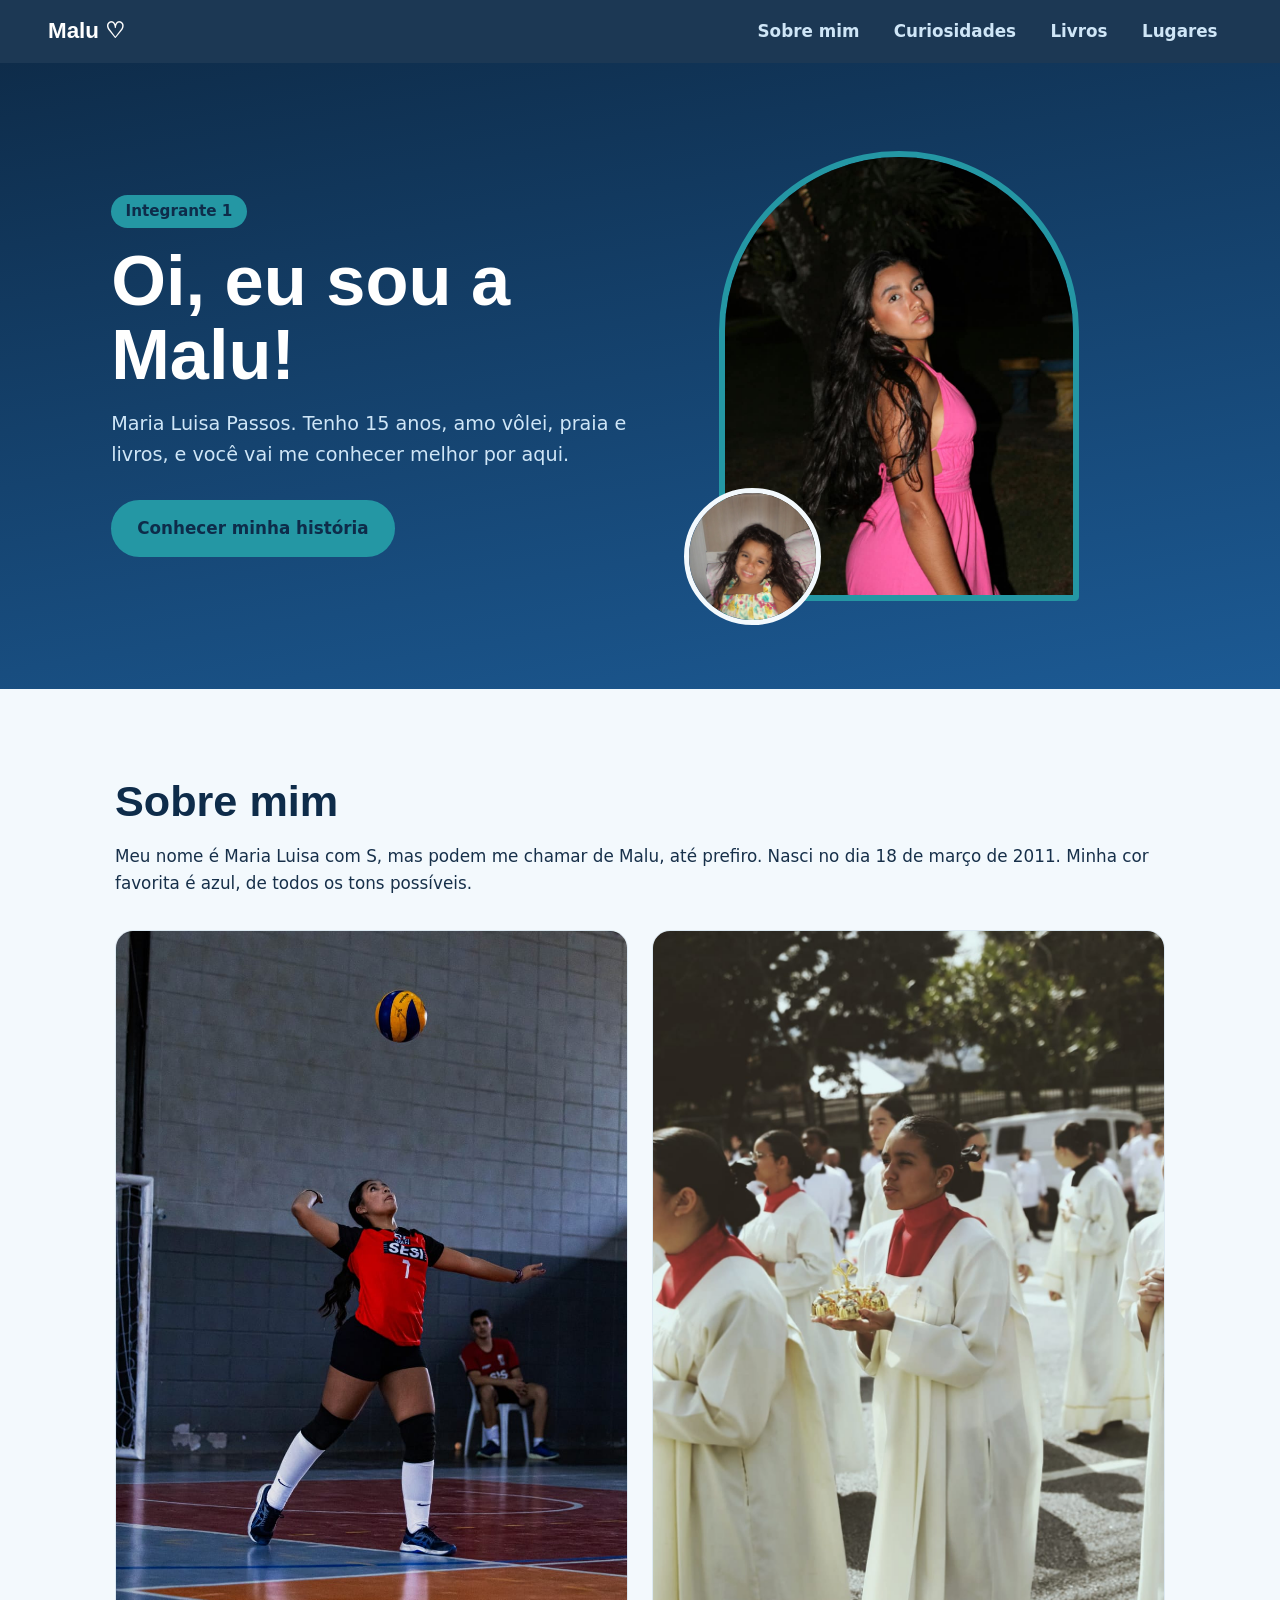
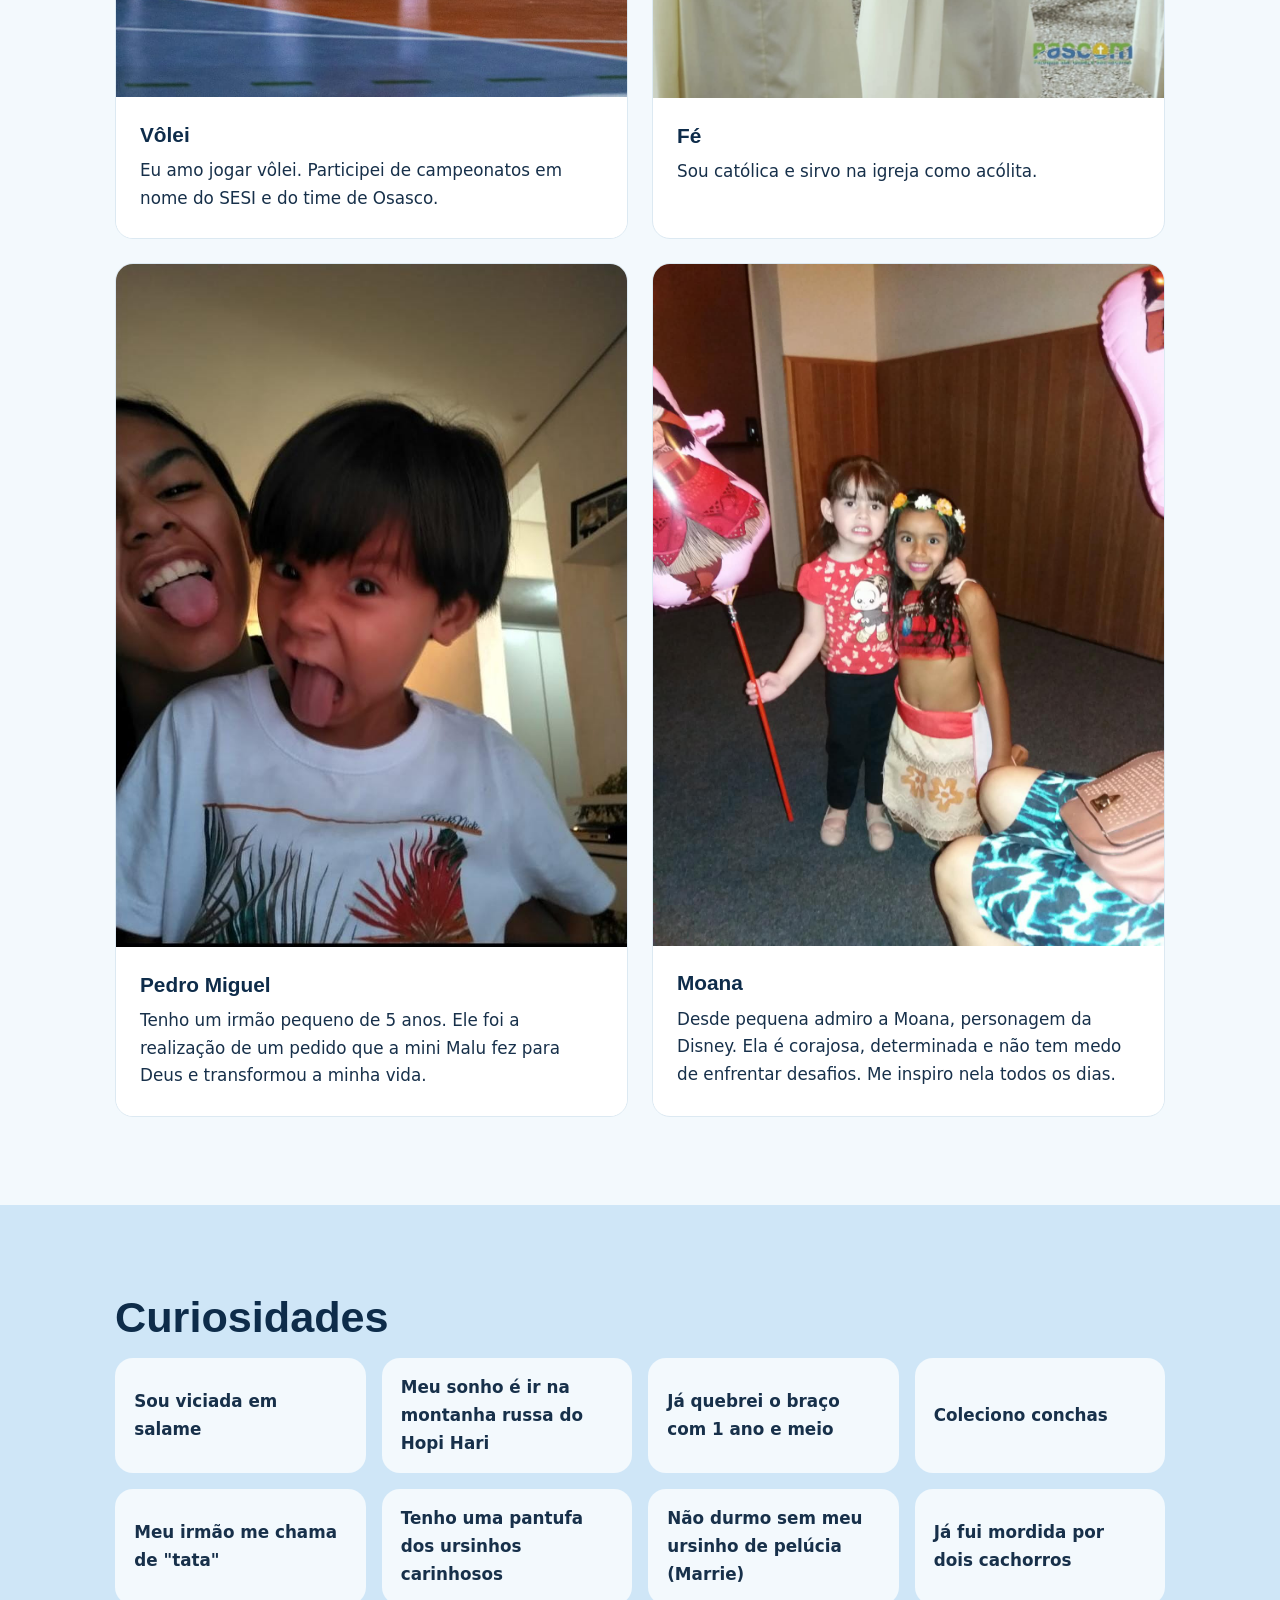
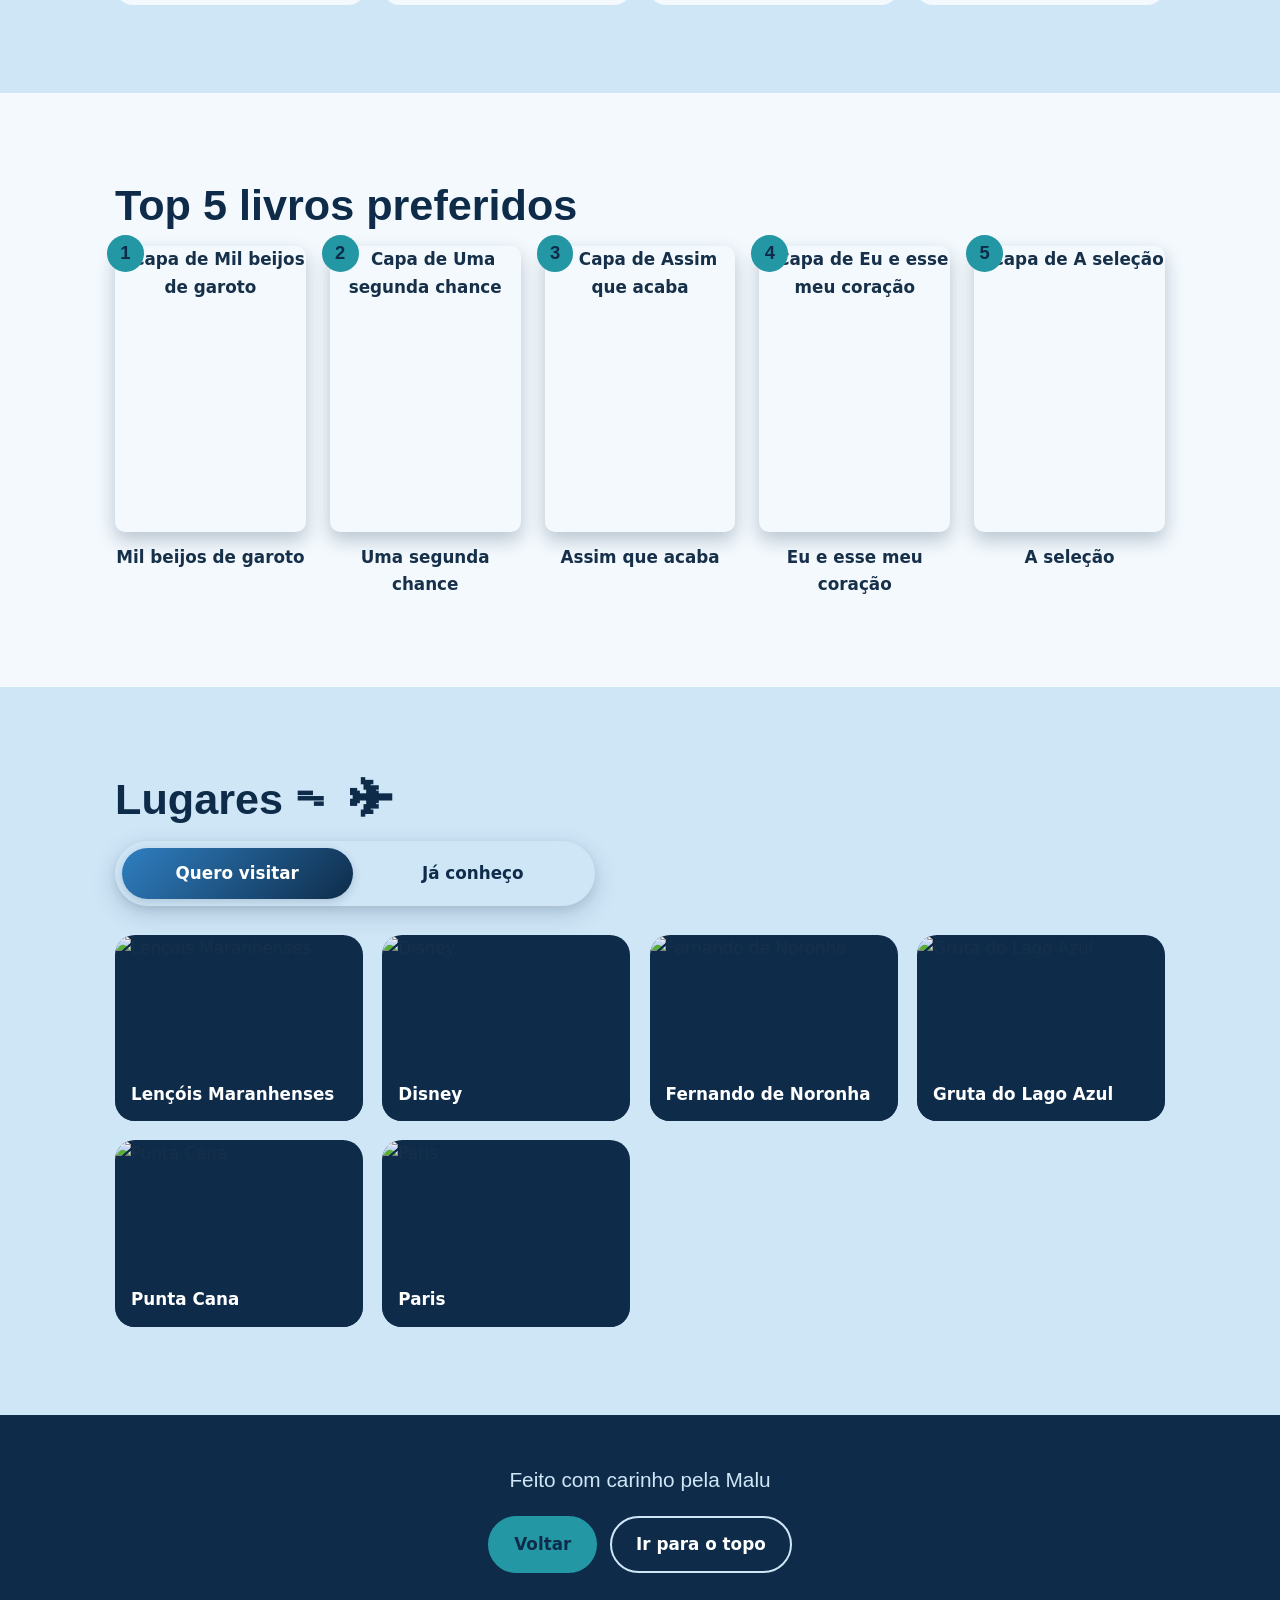
==== malu.html @ aa229d30 "feat(estabelecendo_repositório)" ====
<!DOCTYPE html>
<html lang="pt-br">
<head>
    <meta charset="UTF-8">
    <meta name="viewport" content="width=device-width, initial-scale=1.0">
    <link rel="icon" type="image/x-icon" href="favicon.png"/>
    <title>Malu</title>
    <link rel="preconnect" href="https://fonts.googleapis.com">
    <link rel="preconnect" href="https://fonts.gstatic.com" crossorigin>
    <link href="https://fonts.googleapis.com/css2?family=Fraunces:ital,opsz,wght@0,9..144,500;0,9..144,700;1,9..144,500&family=Nunito:wght@400;600;700&display=swap" rel="stylesheet">
    <link rel="stylesheet" href="malu.css">
</head>

<body>

<header class="topo">
    <a class="marca" href="#inicio">Malu ♡</a>
    <nav aria-label="Seções da página">
        <a href="#sobre">Sobre mim</a>
        <a href="#curiosidades">Curiosidades</a>
        <a href="#livros">Livros</a>
        <a href="#lugares">Lugares</a>
    </nav>
</header>

<main>

<!-- INÍCIO -->
<section class="hero" id="inicio">
    <div class="hero-texto">
        <p class="selo">Integrante 1</p>
        <h1>Oi, eu sou a Malu!</h1>
        <p class="lead">Maria Luisa Passos. Tenho 15 anos, amo vôlei, praia e livros, e você vai me conhecer melhor por aqui.</p>
        <div class="botoes">
            <a class="btn" href="#sobre">Conhecer minha história</a>
        </div>
    </div>
    <div class="hero-fotos">
        <img class="foto-arco" src="imagens/perfil.jpeg" alt="Foto de perfil da Malu"/>
        <img class="foto-bebe" src="imagens/baby.jpeg" alt="Malu quando era bebê"/>
    </div>
</section>

<!-- SOBRE -->
<section id="sobre">
    <h2>Sobre mim</h2>
    <p class="intro">Meu nome é Maria Luisa com S, mas podem me chamar de Malu, até prefiro. Nasci no dia 18 de março de 2011. Minha cor favorita é azul, de todos os tons possíveis.</p>

    <div class="historias">
        <article class="historia">
            <img src="imagens/volei.jpeg" alt="Malu jogando vôlei" loading="lazy"/>
            <div>
                <h3>Vôlei</h3>
                <p>Eu amo jogar vôlei. Participei de campeonatos em nome do SESI e do time de Osasco.</p>
            </div>
        </article>

        <article class="historia">
            <img src="imagens/pastoral.jpeg" alt="Malu na igreja" loading="lazy"/>
            <div>
                <h3>Fé</h3>
                <p>Sou católica e sirvo na igreja como acólita.</p>
            </div>
        </article>

        <article class="historia">
            <img src="imagens/pedro.jpeg" alt="Pedro Miguel, irmão da Malu" loading="lazy"/>
            <div>
                <h3>Pedro Miguel</h3>
                <p>Tenho um irmão pequeno de 5 anos. Ele foi a realização de um pedido que a mini Malu fez para Deus e transformou a minha vida.</p>
            </div>
        </article>

        <article class="historia">
            <img src="imagens/moana.jpeg" alt="Moana, personagem da Disney" loading="lazy"/>
            <div>
                <h3>Moana</h3>
                <p>Desde pequena admiro a Moana, personagem da Disney. Ela é corajosa, determinada e não tem medo de enfrentar desafios. Me inspiro nela todos os dias.
                </p>
            </div>
        </article>
    </div>
</section>

<!-- CURIOSIDADES -->
<section id="curiosidades" class="faixa">
    <h2>Curiosidades</h2>
    <ul class="curiosidades">
        <li>Sou viciada em salame</li>
        <li>Meu sonho é ir na montanha russa do Hopi Hari</li>
        <li>Já quebrei o braço com 1 ano e meio</li>
        <li>Coleciono conchas</li>
        <li>Meu irmão me chama de "tata"</li>
        <li>Tenho uma pantufa dos ursinhos carinhosos</li>
        <li>Não durmo sem meu ursinho de pelúcia (Marrie)</li>
        <li>Já fui mordida por dois cachorros</li>
    </ul>
</section>

<!-- LIVROS -->
<section id="livros">
    <h2>Top 5 livros preferidos</h2>
    <ol class="livros">
        <li>
            <a href="https://www.amazon.com.br/Melhor-do-que-nos-filmes/dp/6555607289/ref=sr_1_1?adgrpid=85286193070&dib=eyJ2IjoiMSJ9.fjOUoCBE5btO_3jQP77PA2KdgjsUvTLyGxtLM4vMAZg00vnydSwwml6MgAngxVJd.DrEaYyWwOAJ24AuFwMWSKMVfGcdWci5IZpZ1jgQpxMw&dib_tag=se&hvadid=615911126597&hvdev=c&hvexpln=0&hvlocphy=9199069&hvnetw=g&hvocijid=5683671088158426228--&hvqmt=e&hvrand=5683671088158426228&hvtargid=kwd-2431394669452&hydadcr=1692_13535063&keywords=melhor+do+que+nos+filmes+amazon&mcid=80b00b45d76f3c9e90387bef465adc46&qid=1793062998&sr=8-1&ufe=app_do%3Aamzn1.fos.2fb4d624-b7be-441e-af6d-3c953cfae5bf" target="_blank" rel="noopener">
                <img src="https://m.media-amazon.com/images/I/61y5iLUKS3L.jpg" alt="Capa de Mil beijos de garoto" loading="lazy"/>
                <span>Mil beijos de garoto</span>
            </a>
        </li>
        <li>
            <a href="https://www.amazon.com.br/Uma-segunda-chance-Colleen-Hoover-ebook/dp/B09ZK6M2NN" target="_blank" rel="noopener">
                <img src="https://m.media-amazon.com/images/I/813WvRoZ0HL._UF1000,1000_QL80_.jpg" alt="Capa de Uma segunda chance" loading="lazy"/>
                <span>Uma segunda chance</span>
            </a>
        </li>
        <li>
            <a href="https://www.amazon.com.br/Assim-que-Acaba-Colleen-Hoover/dp/8501112518" target="_blank" rel="noopener">
                <img src="https://m.media-amazon.com/images/I/91r5G8RxqfL.jpg" alt="Capa de Assim que acaba" loading="lazy"/>
                <span>Assim que acaba</span>
            </a>
        </li>
        <li>
            <a href="https://www.amazon.com.br/Eu-esse-meu-cora%C3%A7%C3%A3o-Hunter/dp/8555391210" target="_blank" rel="noopener">
                <img src="https://m.media-amazon.com/images/I/81w-GCfqtjL._AC_UF1000,1000_QL80_.jpg" alt="Capa de Eu e esse meu coração" loading="lazy"/>
                <span>Eu e esse meu coração</span>
            </a>
        </li>
        <li>
            <a href="https://www.amazon.com.br/sele%C3%A7%C3%A3o-Kiera-Cass/dp/8565765016" target="_blank" rel="noopener">
                <img src="https://m.media-amazon.com/images/I/81ql6xkkliL._AC_UF1000,1000_QL80_.jpg" alt="Capa de A seleção" loading="lazy"/>
                <span>A seleção</span>
            </a>
        </li>
    </ol>
</section>

<!-- LUGARES -->
<section id="lugares" class="faixa">
    <h2>Lugares ᯓ ✈︎</h2>
    <div class="abas">
        <input type="radio" name="aba" id="aba-quero" checked>
        <input type="radio" name="aba" id="aba-conheco">

        <div class="abas-botoes">
            <label for="aba-quero">Quero visitar</label>
            <label for="aba-conheco">Já conheço</label>
        </div>

        <div class="painel p-quero">
            <a class="lugar" href="https://www.penaestrada.blog.br/onde-ficar-nos-lencois-maranhenses/" target="_blank" rel="noopener">
                <img src="https://www.penaestrada.blog.br/wp-content/webp-express/webp-images/uploads/2017/09/lencois-maranhenses-26.jpg.webp" alt="Lençóis Maranhenses" loading="lazy"/>
                <span>Lençóis Maranhenses</span>
            </a>
            <a class="lugar" href="https://pt.wikipedia.org/wiki/The_Walt_Disney_Company" target="_blank" rel="noopener">
                <img src="https://lumiere-a.akamaihd.net/v1/images/walt-disney-world_r_73007294.jpeg?region=3,0,892,502" alt="Disney" loading="lazy"/>
                <span>Disney</span>
            </a>
            <a class="lugar" href="https://pt.wikipedia.org/wiki/Fernando_de_Noronha" target="_blank" rel="noopener">
                <img src="https://blog.atalaianoronha.com.br/assets/uploads/2018/12/istock-1302338178-1-1024x683.jpg" alt="Fernando de Noronha" loading="lazy"/>
                <span>Fernando de Noronha</span>
            </a>
            <a class="lugar" href="https://grutadolagoazul.com.br/" target="_blank" rel="noopener">
                <img src="https://www.aguasturismo.com.br/wp-content/uploads/2021/03/Fotoexplorer-Marcio-Cabral-Workshop-Bonito-Pantanal-006.jpg" alt="Gruta do Lago Azul" loading="lazy"/>
                <span>Gruta do Lago Azul</span>
            </a>
            <a class="lugar" href="https://pt.wikipedia.org/wiki/Punta_Cana" target="_blank" rel="noopener">
                <img src="https://cdn5.travelconline.com/images/fit-in/2000x0/filters:quality(75):strip_metadata():format(webp)/https%3A%2F%2Ftr2storage.blob.core.windows.net%2Fimagenes%2F1YvoP51xK7cU-NRqbHWWDctjpeg.jpeg" alt="Punta Cana" loading="lazy"/>
                <span>Punta Cana</span>
            </a>
            <a class="lugar" href="https://pt.wikipedia.org/wiki/Paris" target="_blank" rel="noopener">
                <img src="https://www.viajaquepassa.com.br/wp-content/uploads/2021/02/torre-eiffel-paris.png" alt="Paris" loading="lazy"/>
                <span>Paris</span>
            </a>
        </div>

        <div class="painel p-conheco">
            <a class="lugar" href="https://pt.wikipedia.org/wiki/São_Paulo" target="_blank" rel="noopener">
                <img src="https://www.direcional.com.br/wp-content/uploads/2020/08/sao-paulo-cidade.jpg" alt="São Paulo" loading="lazy"/>
                <span>São Paulo</span>
            </a>
            <a class="lugar" href="https://pt.wikipedia.org/wiki/Paraty" target="_blank" rel="noopener">
                <img src="https://www.correiobraziliense.com.br/cbradar/wp-content/uploads/2025/11/G-56.png" alt="Paraty" loading="lazy"/>
                <span>Paraty</span>
            </a>
            <a class="lugar" href="https://www.viagemdeformatura.com.br/pacote-joy" target="_blank" rel="noopener">
                <img src="imagens/nono.jpeg" alt="Avaré, no pacote Joy" loading="lazy"/>
                <span>Avaré - Joy</span>
            </a>
            <a class="lugar" href="https://pt.wikipedia.org/wiki/Pernambuco" target="_blank" rel="noopener">
                <img src="https://ipojuca.pe.gov.br/wp-content/uploads/2025/03/porto-de-galinhas-1024x683.jpg" alt="Recife" loading="lazy"/>
                <span>Recife</span>
            </a>
            <a class="lugar" href="https://pt.wikipedia.org/wiki/Ol%C3%ADmpia_(S%C3%A3o_Paulo)" target="_blank" rel="noopener">
                <img src="https://www.blogvambora.com.br/wp-content/uploads/2020/02/Toboaguas-Lendario-Thermas-dos-Laranjais.jpg" alt="Olímpia" loading="lazy"/>
                <span>Olímpia</span>
            </a>
            <a class="lugar" href="https://www.resortallinclusive.com.br/resort/cassino-resort" target="_blank" rel="noopener">
                <img src="https://www.kayak.com.br/rimg/himg/35/dc/81/expedia_group-7400220-96874568-910765.jpg?width=836&height=607&crop=true" alt="Poços de Caldas" loading="lazy"/>
                <span>Poços de Caldas</span>
            </a>
            <a class="lugar" href="https://pt.wikipedia.org/wiki/Porto_de_Galinhas" target="_blank" rel="noopener">
                <img src="https://www.cvc.com.br/dicas-de-viagem/wp-content/uploads/2021/09/porto-de-galinhas-onde-fica-quando-ir-quantos-dias-ficar.png" alt="Porto de Galinhas" loading="lazy"/>
                <span>Porto de Galinhas</span>
            </a>
            </a>
            <a class="lugar" href="https://pt.wikipedia.org/wiki/Natal_(Rio_Grande_do_Norte)" target="_blank" rel="noopener">
                <img src="https://encrypted-tbn0.gstatic.com/images?q=tbn:ANd9GcQ0Gu4V5w_wJF8kF3M9Lkl14o9u6Q4NkS7gqQ&s" alt="Natal" loading="lazy"/>
                <span>Natal</span>
            </a>
        </div>
    </div>
</section>

</main>

<footer class="rodape">
    <p>Feito com carinho pela Malu</p>
    <div class="botoes">
        <a class="btn" href="index.html">Voltar</a>
        <a class="btn btn-claro" href="#inicio">Ir para o topo</a>
    </div>
</footer>

</body>
</html>
---- malu.css ----
/* ===== Paleta: mar, areia e concha ===== */
:root {
    --mar-fundo: #0e2c4a;
    --mar: #2f7fc1;
    --mar-claro: #cfe6f7;
    --espuma: #f3f9fd;
    --areia: #98dddd;
    --concha: #2497a4;
    --texto: #17304a;

    --titulo: "Manrope", Georgia, sans-serif;
    --corpo: "Manrope", system-ui, sans-serif;
}

* { box-sizing: border-box; margin: 0; padding: 0; }

html { scroll-behavior: smooth; scroll-padding-top: 76px; }

body {
    font-family: var(--corpo);
    font-size: 1.05rem;
    line-height: 1.65;
    color: var(--texto);
    background: var(--espuma);
}

img { display: block; max-width: 100%; }
a { color: inherit; }

:focus-visible { outline: 3px solid var(--mar); outline-offset: 3px; }

/* ===== Topo ===== */
.topo {
    position: sticky; top: 0; z-index: 10;
    display: flex; justify-content: space-between; align-items: center;
    gap: 1rem; flex-wrap: wrap;
    padding: .7rem clamp(1rem, 5vw, 3rem);
    background: rgba(14, 44, 74, .94);
    backdrop-filter: blur(6px);
}
.marca {
    font-family: var(--titulo); font-weight: 700; font-size: 1.4rem;
    color: #fff; text-decoration: none;
}
.topo nav { display: flex; gap: .35rem; flex-wrap: wrap; }
.topo nav a {
    color: var(--mar-claro); text-decoration: none; font-weight: 600;
    padding: .4rem .9rem; border-radius: 999px;
    transition: background .2s, color .2s;
}
.topo nav a:hover { background: var(--concha); color: var(--mar-fundo); }

/* ===== Seções ===== */
section { padding: clamp(3rem, 8vw, 5.5rem) clamp(1rem, 6vw, 4rem); }
section > * { max-width: 1050px; margin-left: auto; margin-right: auto; }

h2 {
    font-family: var(--titulo); font-weight: 700;
    font-size: clamp(1.9rem, 5vw, 2.7rem);
    line-height: 1.15; margin-bottom: 1rem;
    color: var(--mar-fundo);
}
h3 { font-family: var(--titulo); font-size: 1.3rem; margin-bottom: .3rem; }
.intro { max-width: 80ch; margin-bottom: 2rem; }
.faixa { background: var(--mar-claro); }

/* ===== Botões ===== */
.botoes { display: flex; gap: .8rem; flex-wrap: wrap; }
.btn {
    display: inline-block; text-decoration: none; font-weight: 700;
    padding: .8rem 1.5rem; border-radius: 999px;
    background: var(--mar); color: #fff;
    border: 2px solid var(--mar);
    transition: transform .15s, background .2s, color .2s;
}
.btn:hover { background: var(--mar-fundo); border-color: var(--mar-fundo); transform: translateY(-2px); }
.btn:active { transform: translateY(0); }
.btn-claro { background: transparent; color: var(--mar-fundo); border-color: var(--mar-fundo); }
.btn-claro:hover { background: var(--mar-fundo); color: #fff; }

/* ===== Início ===== */
.hero {
    display: grid; grid-template-columns: 1.1fr .9fr; align-items: center;
    gap: 3rem; max-width: none;
    background: linear-gradient(170deg, var(--mar-fundo) 0%, #1c5a94 100%);
    color: #fff;
}
.hero > * { margin: 0; max-width: none; }
.hero-texto { max-width: 560px; margin-left: auto; }
.selo {
    display: inline-block; font-weight: 700; font-size: .95rem;
    background: var(--concha); color: var(--mar-fundo);
    padding: .25rem .9rem; border-radius: 999px; margin-bottom: 1rem;
}
.hero h1 {
    font-family: var(--titulo); font-weight: 700;
    font-size: clamp(2.6rem, 7vw, 4.4rem); line-height: 1.05;
    margin-bottom: 1rem;
}
.lead { font-size: 1.2rem; color: var(--mar-claro); margin-bottom: 1.8rem; max-width: 46ch; }
.hero .btn { background: var(--concha); border-color: var(--concha); color: var(--mar-fundo); }
.hero .btn:hover { background: #fff; border-color: #fff; }
.hero .btn-claro { background: transparent; color: #fff; border-color: var(--mar-claro); }
.hero .btn-claro:hover { background: #fff; color: var(--mar-fundo); }

.hero-fotos { position: relative; width: min(100%, 360px); margin-right: auto; }
.foto-arco {
    width: 100%; aspect-ratio: 4 / 5; object-fit: cover;
    border-radius: 999px 999px 24px 24px;
    border: 6px solid var(--concha);
}
.foto-bebe {
    position: absolute; left: -2.2rem; bottom: -1.5rem;
    width: 38%; aspect-ratio: 1; object-fit: cover; border-radius: 50%;
    border: 5px solid var(--espuma);
    transition: transform .3s;
}
.foto-bebe:hover { transform: scale(1.25) rotate(-4deg); }

/* ===== Sobre mim ===== */
#sobre h2 {
    text-align: left;
}

#sobre .intro {
    max-width: 1050px;
    margin: 0 auto 2rem;
    text-align: left;
}

.historias {
    display: grid;
    grid-template-columns: repeat(2, 1fr);
    gap: 1.5rem;
}

.historia {
    display: flex;
    flex-direction: column;
    background: #ffffff;
    border-radius: 18px;
    overflow: hidden;
    border: 1px solid #dce9f2;
    transition: transform .2s, box-shadow .2s;
}

.historia:hover {
    transform: translateY(-4px);
    box-shadow: 0 10px 25px rgba(14, 44, 74, .10);
}

.historia img {
    width: 100%;
    height: auto;
    object-fit: initial;
    background: none;
    display: block;
}

.historia div {
    padding: 1.3rem 1.5rem 1.6rem;
    background: #ffffff;
}

.historia h3 {
    color: var(--mar-fundo);
}

.historia p {
    color: var(--texto);
}


/* ===== Curiosidades ===== */
.curiosidades {
    list-style: none;
    display: grid; grid-template-columns: repeat(auto-fit, minmax(240px, 1fr)); gap: 1rem;
}
.curiosidades li {
    display: flex; align-items: center; gap: .9rem;
    background: var(--espuma); border-radius: 18px; padding: 1rem 1.2rem;
    font-weight: 600;
    transition: transform .2s, background .2s;
}
.curiosidades li:hover { transform: scale(1.04) rotate(-1deg); background: #fff; }
.curiosidades span { font-size: 1.9rem; line-height: 1; }

/* ===== Livros ===== */
.livros {
    list-style: none; counter-reset: livro;
    display: grid; grid-template-columns: repeat(auto-fit, minmax(160px, 1fr)); gap: 1.5rem;
}
.livros li { counter-increment: livro; position: relative; }
.livros li::before {
    content: counter(livro);
    position: absolute; top: -.7rem; left: -.5rem; z-index: 2;
    width: 2.3rem; height: 2.3rem; display: grid; place-items: center;
    background: var(--concha); color: var(--mar-fundo);
    font-family: var(--titulo); font-weight: 700; font-size: 1.15rem;
    border-radius: 50%;
}
.livros a { display: block; text-decoration: none; text-align: center; font-weight: 700; }
.livros img {
    width: 100%; aspect-ratio: 2 / 3; object-fit: cover; border-radius: 10px;
    margin-bottom: .7rem;
    box-shadow: 0 8px 18px rgba(14, 44, 74, .25);
    transition: transform .25s, box-shadow .25s;
}
.livros a:hover img { transform: translateY(-8px) rotate(-2deg); box-shadow: 0 18px 28px rgba(14, 44, 74, .3); }


/* ===== Lugares (abas deslizantes) ===== */
.abas {
    width: 100%;
}

/* Esconde os botões de rádio */
.abas input {
    position: absolute;
    opacity: 0;
    pointer-events: none;
}

/* Seletor externo */
.abas-botoes {
    display: flex;
    align-items: center;
    width: min(100%, 480px);
    padding: 6px;
    gap: 5px;
    margin-bottom: 1.8rem;
    background: var(--mar-claro);
    border: 1px solid #d3e5f3;
    border-radius: 999px;
    box-shadow:  0 8px 25px rgba(14, 44, 74, .18),
            0 3px 10px rgba(14, 44, 74, .08);
}

/* Opções do seletor */
.abas-botoes label {
    flex: 1;
    text-align: center;
    cursor: pointer;

    padding: .75rem 1rem;
    border-radius: 999px;

    color: var(--mar-fundo);
    font-weight: 700;
    font-size: 1.05rem;

    background: transparent;
    transition: background .3s ease, color .3s ease,
                box-shadow .3s ease;
}

.abas-botoes label:hover {
    color: var(--mar);
}

/* Opção selecionada */
#aba-quero:checked ~ .abas-botoes label[for="aba-quero"],
#aba-conheco:checked ~ .abas-botoes label[for="aba-conheco"] {
    background: linear-gradient(135deg, var(--mar), var(--mar-fundo));
    color: #ffffff;
    box-shadow: 0 3px 10px rgba(14, 44, 74, .18);
}

/* Acessibilidade */
#aba-quero:focus-visible ~ .abas-botoes label[for="aba-quero"],
#aba-conheco:focus-visible ~ .abas-botoes label[for="aba-conheco"] {
    outline: 3px solid var(--mar);
    outline-offset: 3px;
}

/* Painéis dos lugares */
.painel {
    display: none;
    grid-template-columns: repeat(auto-fill, minmax(220px, 1fr));
    gap: 1.2rem;
}

#aba-quero:checked ~ .p-quero,
#aba-conheco:checked ~ .p-conheco {
    display: grid;
}

/* Cartões dos lugares */
.lugar {
    position: relative;
    display: block;
    overflow: hidden;
    aspect-ratio: 4 / 3;
    border-radius: 20px;
    text-decoration: none;
    background: var(--mar-fundo);
}

.lugar img {
    width: 100%;
    height: 100%;
    object-fit: cover;
    transition: transform .4s;
}

.lugar span {
    position: absolute;
    left: 0;
    right: 0;
    bottom: 0;
    padding: 2rem 1rem .8rem;
    background: linear-gradient(transparent, rgba(14, 44, 74, .9));
    color: #fff;
    font-weight: 700;
}

.lugar:hover img {
    transform: scale(1.1);
}


/* ===== Rodapé ===== */
.rodape {
    background: var(--mar-fundo); color: var(--mar-claro);
    text-align: center; padding: 3rem 1rem;
}
.rodape p { font-family: var(--titulo); font-size: 1.3rem; margin-bottom: 1.2rem; }
.rodape .botoes { justify-content: center; }
.rodape .btn { background: var(--concha); border-color: var(--concha); color: var(--mar-fundo); }
.rodape .btn:hover { background: #fff; border-color: #fff; }
.rodape .btn-claro { background: transparent; color: #fff; border-color: var(--mar-claro); }
.rodape .btn-claro:hover { background: #fff; color: var(--mar-fundo); }

/* ===== Celular ===== */
@media (max-width: 760px) {
    .hero { grid-template-columns: 1fr; text-align: center; gap: 3.5rem; }
    .hero-texto { margin: 0 auto; }
    .lead { margin-left: auto; margin-right: auto; }
    .hero .botoes { justify-content: center; }
    .hero-fotos { margin: 0 auto; width: min(80%, 300px); }
    .foto-bebe { left: -1rem; }
    .historias { grid-template-columns: 1fr; }
    .topo { justify-content: center; }
}

@media (prefers-reduced-motion: reduce) {
    html { scroll-behavior: auto; }
    * { transition: none !important; }
}
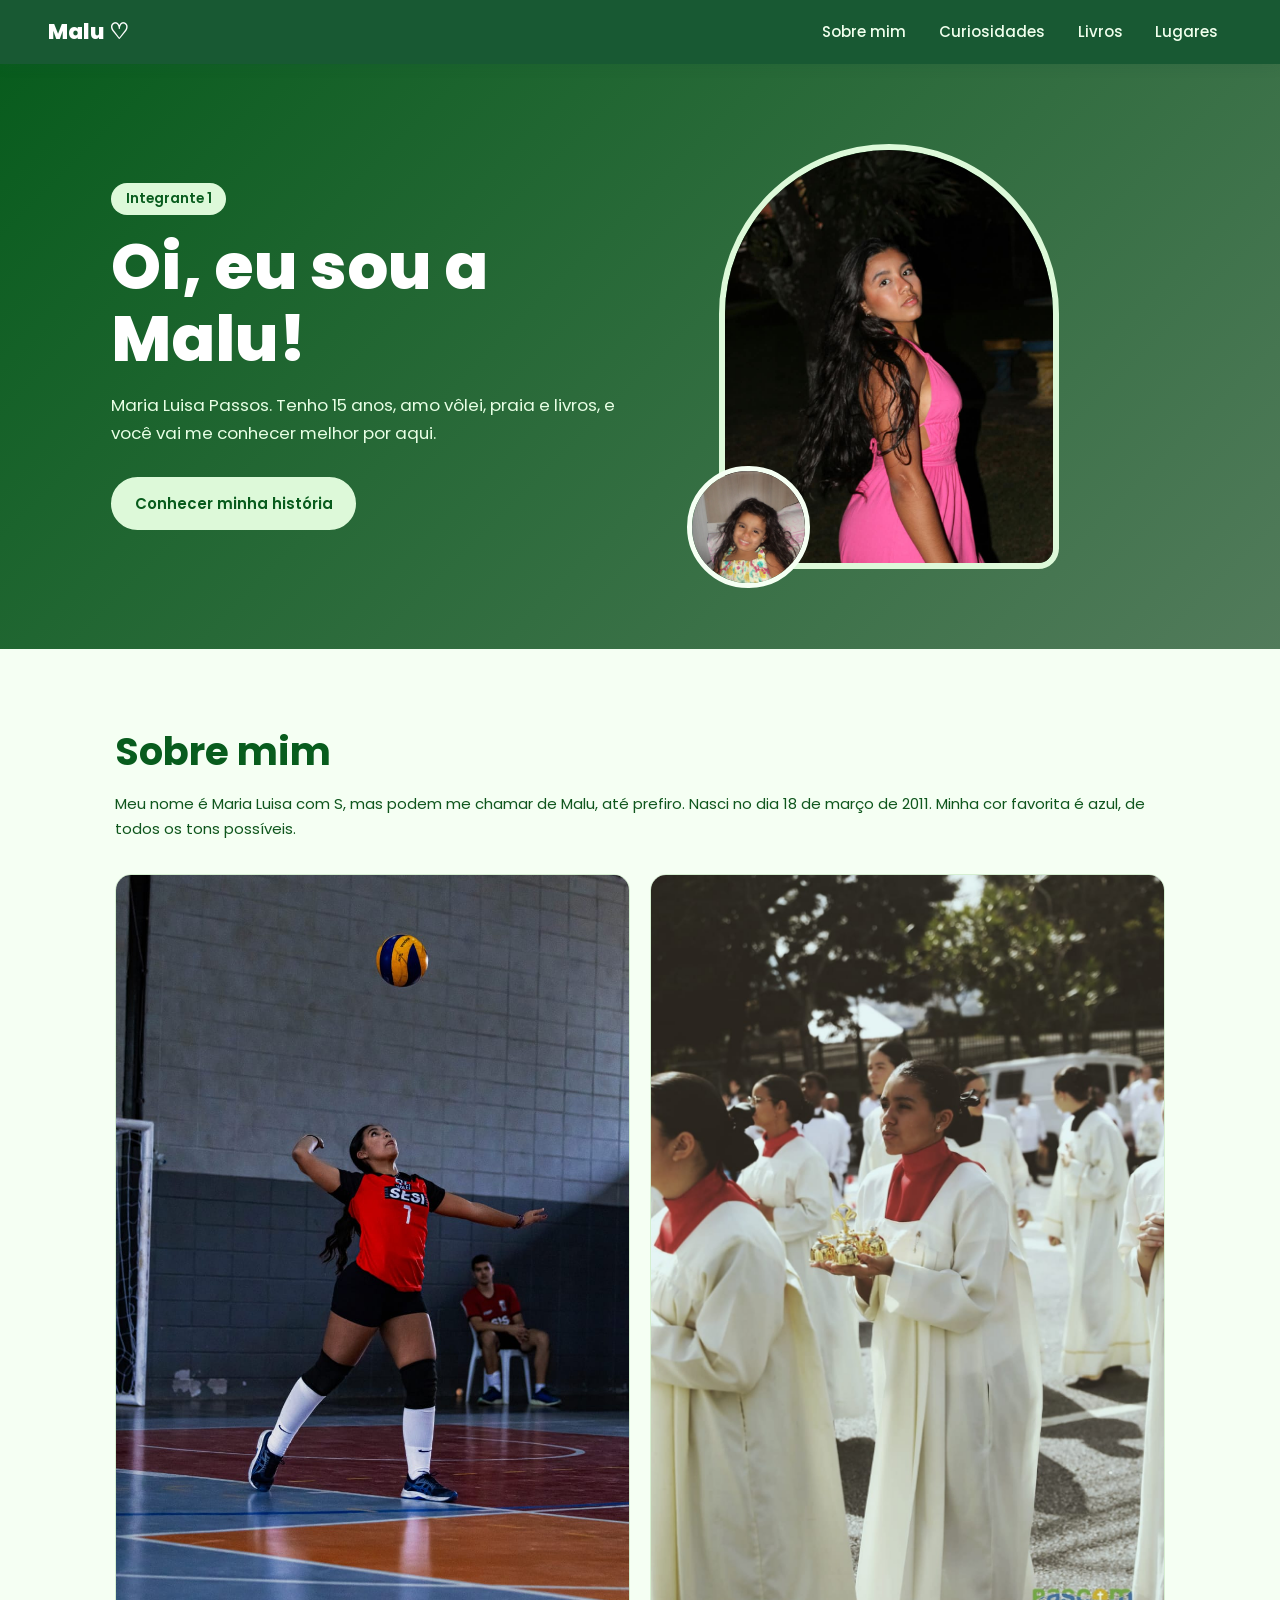
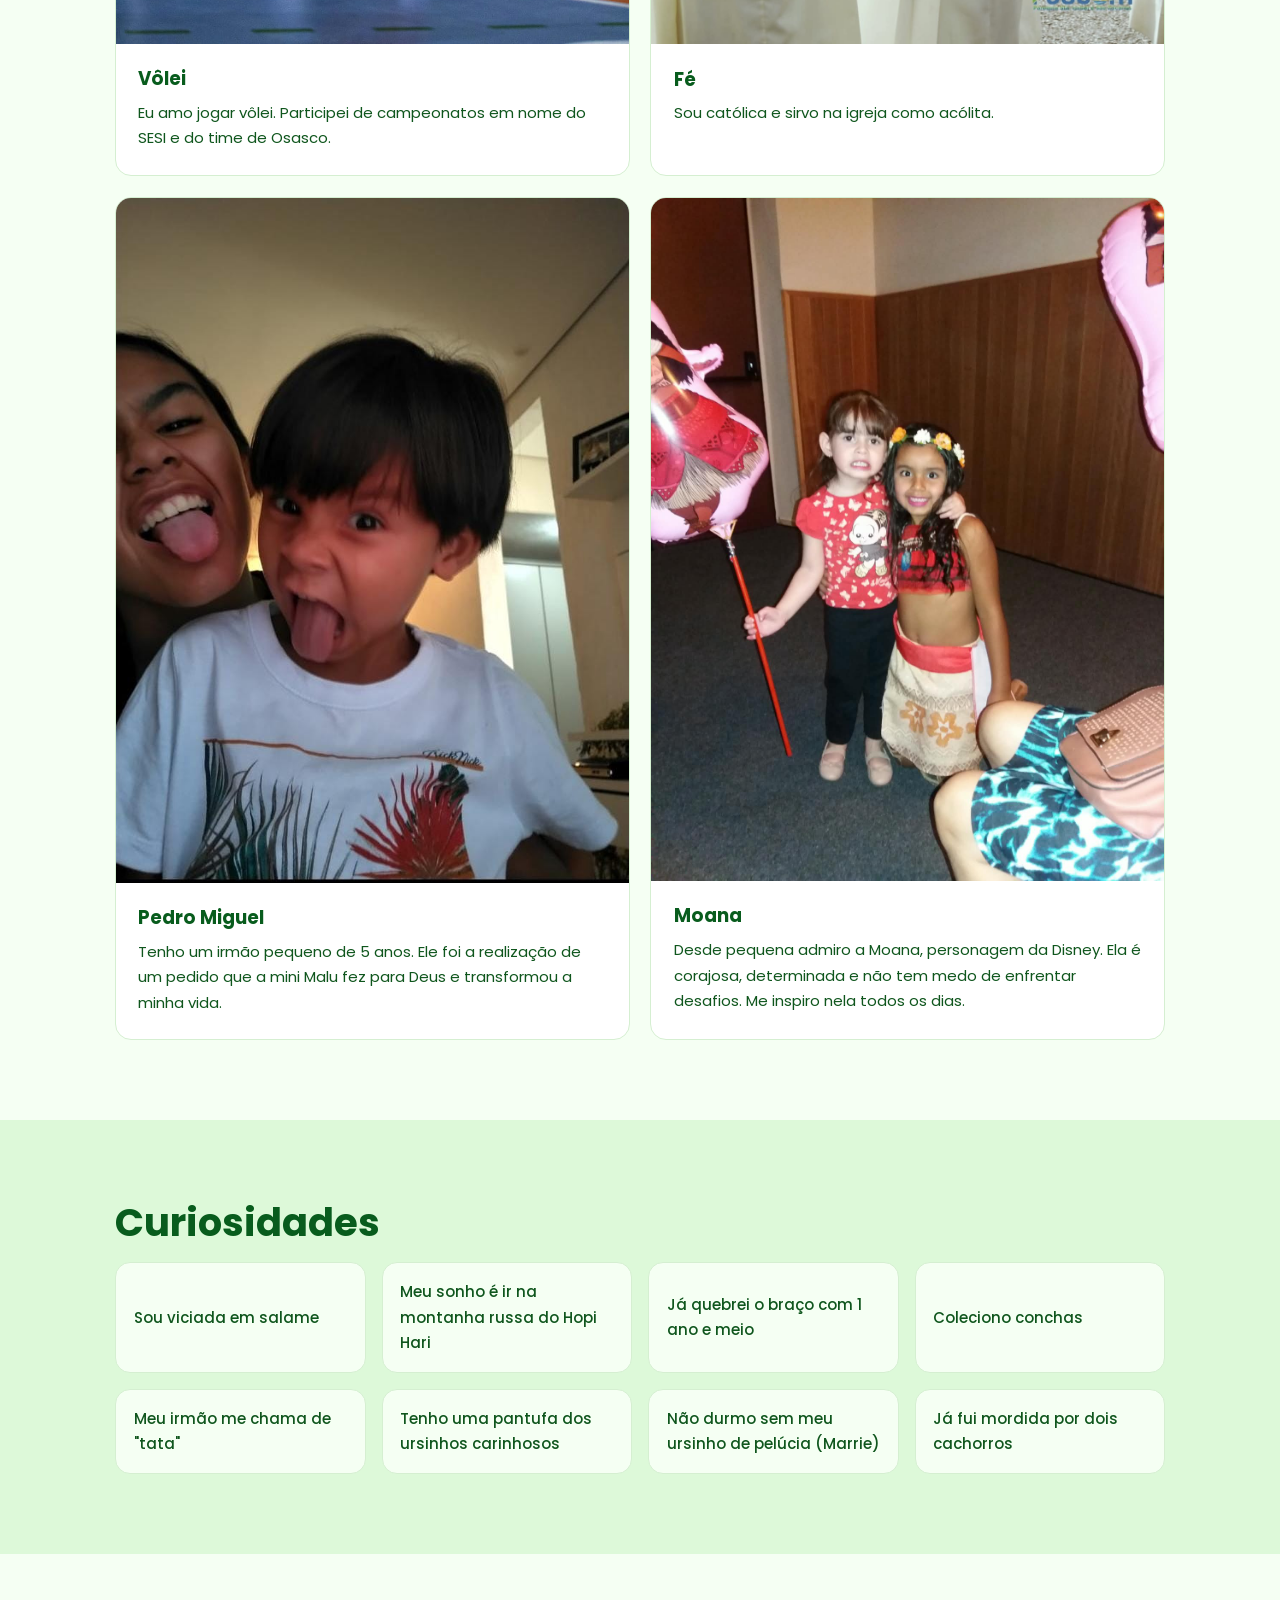
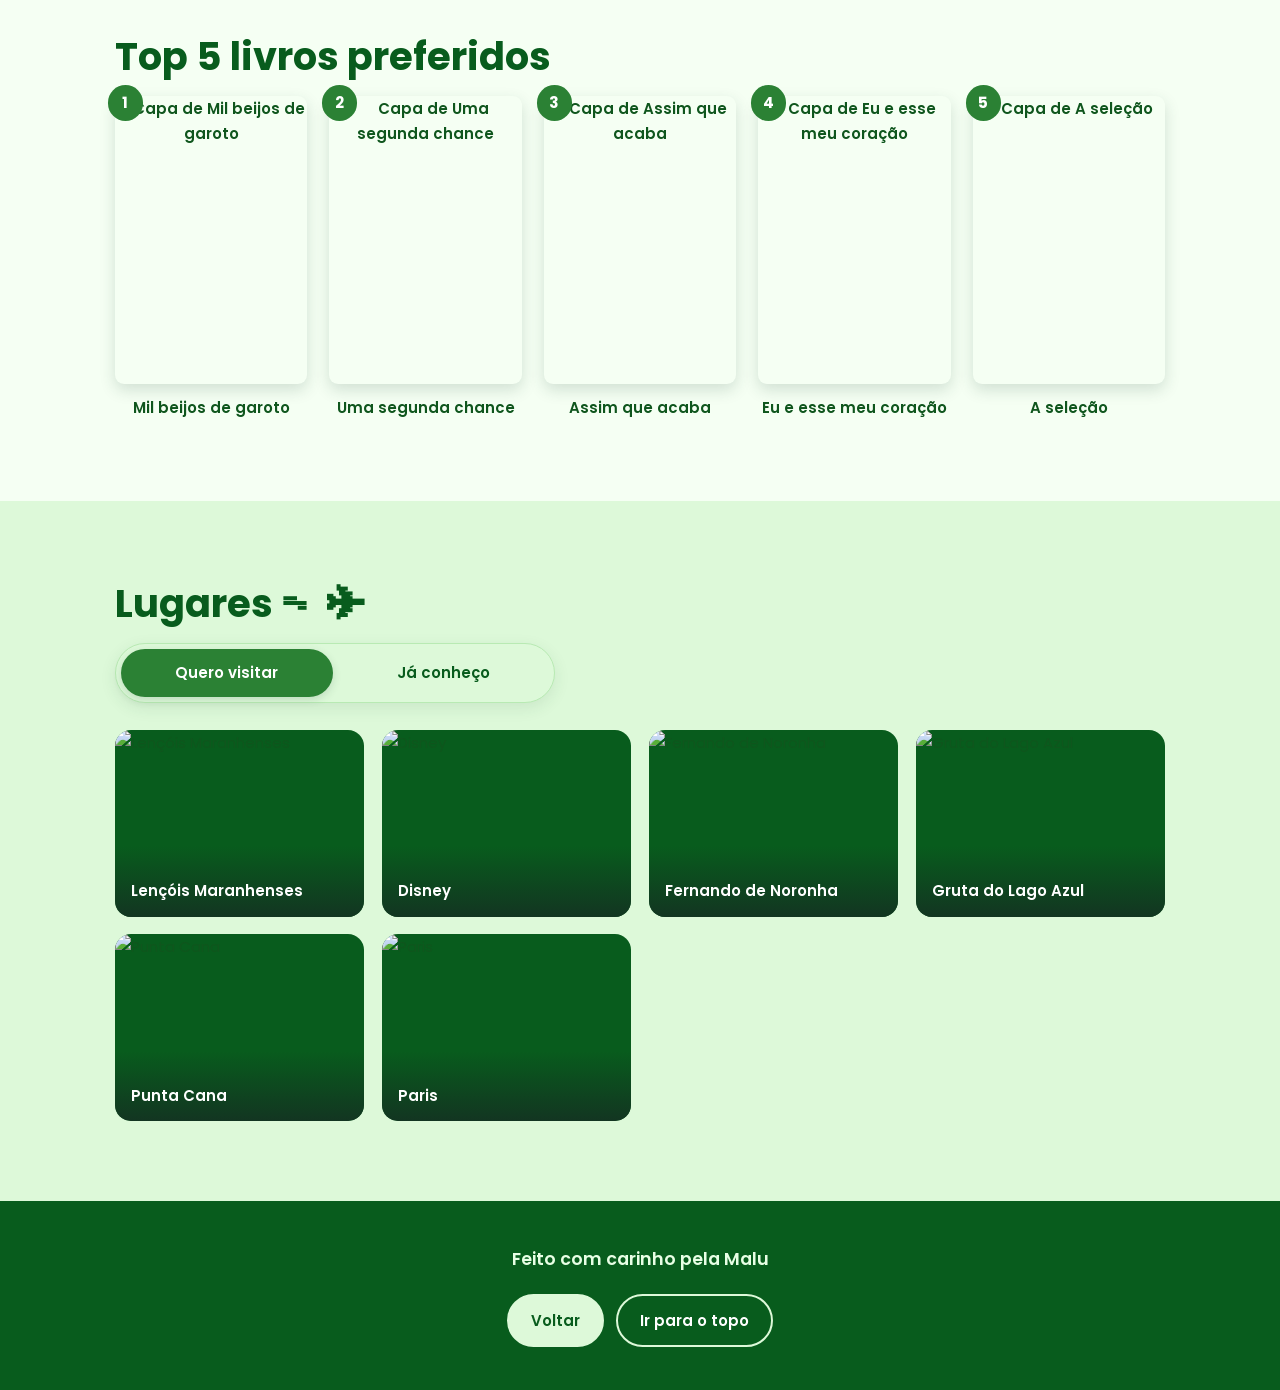
==== commit fc8897d9: "feat(alterando_pagina_inicial)" ====
--- a/malu.html
+++ b/malu.html
@@ -7,7 +7,7 @@
     <title>Malu</title>
     <link rel="preconnect" href="https://fonts.googleapis.com">
     <link rel="preconnect" href="https://fonts.gstatic.com" crossorigin>
-    <link href="https://fonts.googleapis.com/css2?family=Fraunces:ital,opsz,wght@0,9..144,500;0,9..144,700;1,9..144,500&family=Nunito:wght@400;600;700&display=swap" rel="stylesheet">
+    <link href="https://fonts.googleapis.com/css2?family=Poppins:wght@400;500;600;700;800&display=swap" rel="stylesheet">
     <link rel="stylesheet" href="malu.css">
 </head>
 
@@ -202,7 +202,6 @@
                 <img src="https://www.cvc.com.br/dicas-de-viagem/wp-content/uploads/2021/09/porto-de-galinhas-onde-fica-quando-ir-quantos-dias-ficar.png" alt="Porto de Galinhas" loading="lazy"/>
                 <span>Porto de Galinhas</span>
             </a>
-            </a>
             <a class="lugar" href="https://pt.wikipedia.org/wiki/Natal_(Rio_Grande_do_Norte)" target="_blank" rel="noopener">
                 <img src="https://encrypted-tbn0.gstatic.com/images?q=tbn:ANd9GcQ0Gu4V5w_wJF8kF3M9Lkl14o9u6Q4NkS7gqQ&s" alt="Natal" loading="lazy"/>
                 <span>Natal</span>
--- a/malu.css
+++ b/malu.css
@@ -1,121 +1,252 @@
-/* ===== Paleta: mar, areia e concha ===== */
+/* ===== Cores e configurações gerais ===== */
 :root {
-    --mar-fundo: #0e2c4a;
-    --mar: #2f7fc1;
-    --mar-claro: #cfe6f7;
-    --espuma: #f3f9fd;
-    --areia: #98dddd;
-    --concha: #2497a4;
-    --texto: #17304a;
-
-    --titulo: "Manrope", Georgia, sans-serif;
-    --corpo: "Manrope", system-ui, sans-serif;
-}
-
-* { box-sizing: border-box; margin: 0; padding: 0; }
-
-html { scroll-behavior: smooth; scroll-padding-top: 76px; }
+    --verde-escuro: #085c1d;
+    --verde: #2b8134;
+    --verde-medio: #70E47A;
+    --verde-claro: #DDF9D9;
+    --fundo: #F5FFF3;
+    --branco: #ffffff;
+    --texto: #0f561d;
+    --detalhe: #B8F0B4;
+}
+
+* {
+    box-sizing: border-box;
+    margin: 0;
+    padding: 0;
+}
+
+html {
+    scroll-behavior: smooth;
+    scroll-padding-top: 85px;
+}
 
 body {
-    font-family: var(--corpo);
+    font-family: "Poppins", sans-serif;
+    font-size: 15px;
+    line-height: 1.7;
+    color: var(--texto);
+    background: var(--fundo);
+}
+
+img {
+    display: block;
+    max-width: 100%;
+}
+
+a {
+    color: inherit;
+}
+
+:focus-visible {
+    outline: 3px solid var(--verde);
+    outline-offset: 3px;
+}
+
+/* ===== Menu do topo ===== */
+.topo {
+    position: sticky;
+    top: 0;
+    z-index: 10;
+    display: flex;
+    justify-content: space-between;
+    align-items: center;
+    gap: 1rem;
+    flex-wrap: wrap;
+    padding: .8rem clamp(1rem, 5vw, 3rem);
+    background: rgba(15, 83, 43, 0.96);
+    box-shadow: 0 3px 12px rgba(36, 75, 58, .10);
+}
+
+.marca {
+    font-weight: 800;
+    font-size: 1.35rem;
+    color: var(--branco);
+    text-decoration: none;
+}
+
+.topo nav {
+    display: flex;
+    gap: .35rem;
+    flex-wrap: wrap;
+}
+
+.topo nav a {
+    color: #F0FFED;
+    text-decoration: none;
+    font-weight: 500;
+    padding: .4rem .85rem;
+    border-radius: 999px;
+    transition: background .2s, color .2s;
+}
+
+.topo nav a:hover {
+    background: var(--verde-claro);
+    color: var(--verde-escuro);
+}
+
+/* ===== Estrutura das seções ===== */
+section {
+    padding: clamp(3rem, 7vw, 5rem) clamp(1rem, 6vw, 4rem);
+}
+
+section > * {
+    max-width: 1050px;
+    margin-left: auto;
+    margin-right: auto;
+}
+
+h2 {
+    color: var(--verde-escuro);
+    font-size: clamp(1.8rem, 4vw, 2.4rem);
+    line-height: 1.2;
+    margin-bottom: 1rem;
+    font-weight: 700;
+}
+
+h3 {
+    color: var(--verde-escuro);
+    font-size: 1.15rem;
+    margin-bottom: .35rem;
+}
+
+.intro {
+    max-width: 85ch;
+    margin-bottom: 2rem;
+}
+
+.faixa {
+    background: var(--verde-claro);
+}
+
+/* ===== Botões ===== */
+.botoes {
+    display: flex;
+    gap: .8rem;
+    flex-wrap: wrap;
+}
+
+.btn {
+    display: inline-block;
+    text-decoration: none;
+    font-weight: 600;
+    padding: .75rem 1.35rem;
+    border-radius: 999px;
+    background: var(--verde);
+    color: var(--branco);
+    border: 2px solid var(--verde);
+    transition: transform .15s, background .2s, color .2s;
+}
+
+.btn:hover {
+    background: var(--verde-escuro);
+    border-color: var(--verde-escuro);
+    transform: translateY(-2px);
+}
+
+.btn:active {
+    transform: translateY(0);
+}
+
+.btn-claro {
+    background: transparent;
+    color: var(--branco);
+    border-color: #DDF9D9;
+}
+
+.btn-claro:hover {
+    background: var(--branco);
+    color: var(--verde-escuro);
+    border-color: var(--branco);
+}
+
+/* ===== Apresentação inicial ===== */
+.hero {
+    display: grid;
+    grid-template-columns: 1.1fr .9fr;
+    align-items: center;
+    gap: 3rem;
+    max-width: none;
+    background: linear-gradient(135deg, var(--verde-escuro), #527b5b);
+    color: var(--branco);
+    min-height: 470px;
+}
+
+.hero > * {
+    margin: 0;
+    max-width: none;
+}
+
+.hero-texto {
+    max-width: 560px;
+    margin-left: auto;
+}
+
+.selo {
+    display: inline-block;
+    font-weight: 600;
+    font-size: .85rem;
+    background: #DDF9D9;
+    color: var(--verde-escuro);
+    padding: .3rem .9rem;
+    border-radius: 999px;
+    margin-bottom: 1rem;
+}
+
+.hero h1 {
+    font-size: clamp(2.4rem, 6vw, 4rem);
+    font-weight: 800;
+    line-height: 1.12;
+    margin-bottom: 1rem;
+}
+
+.lead {
     font-size: 1.05rem;
-    line-height: 1.65;
-    color: var(--texto);
-    background: var(--espuma);
-}
-
-img { display: block; max-width: 100%; }
-a { color: inherit; }
-
-:focus-visible { outline: 3px solid var(--mar); outline-offset: 3px; }
-
-/* ===== Topo ===== */
-.topo {
-    position: sticky; top: 0; z-index: 10;
-    display: flex; justify-content: space-between; align-items: center;
-    gap: 1rem; flex-wrap: wrap;
-    padding: .7rem clamp(1rem, 5vw, 3rem);
-    background: rgba(14, 44, 74, .94);
-    backdrop-filter: blur(6px);
-}
-.marca {
-    font-family: var(--titulo); font-weight: 700; font-size: 1.4rem;
-    color: #fff; text-decoration: none;
-}
-.topo nav { display: flex; gap: .35rem; flex-wrap: wrap; }
-.topo nav a {
-    color: var(--mar-claro); text-decoration: none; font-weight: 600;
-    padding: .4rem .9rem; border-radius: 999px;
-    transition: background .2s, color .2s;
-}
-.topo nav a:hover { background: var(--concha); color: var(--mar-fundo); }
-
-/* ===== Seções ===== */
-section { padding: clamp(3rem, 8vw, 5.5rem) clamp(1rem, 6vw, 4rem); }
-section > * { max-width: 1050px; margin-left: auto; margin-right: auto; }
-
-h2 {
-    font-family: var(--titulo); font-weight: 700;
-    font-size: clamp(1.9rem, 5vw, 2.7rem);
-    line-height: 1.15; margin-bottom: 1rem;
-    color: var(--mar-fundo);
-}
-h3 { font-family: var(--titulo); font-size: 1.3rem; margin-bottom: .3rem; }
-.intro { max-width: 80ch; margin-bottom: 2rem; }
-.faixa { background: var(--mar-claro); }
-
-/* ===== Botões ===== */
-.botoes { display: flex; gap: .8rem; flex-wrap: wrap; }
-.btn {
-    display: inline-block; text-decoration: none; font-weight: 700;
-    padding: .8rem 1.5rem; border-radius: 999px;
-    background: var(--mar); color: #fff;
-    border: 2px solid var(--mar);
-    transition: transform .15s, background .2s, color .2s;
-}
-.btn:hover { background: var(--mar-fundo); border-color: var(--mar-fundo); transform: translateY(-2px); }
-.btn:active { transform: translateY(0); }
-.btn-claro { background: transparent; color: var(--mar-fundo); border-color: var(--mar-fundo); }
-.btn-claro:hover { background: var(--mar-fundo); color: #fff; }
-
-/* ===== Início ===== */
-.hero {
-    display: grid; grid-template-columns: 1.1fr .9fr; align-items: center;
-    gap: 3rem; max-width: none;
-    background: linear-gradient(170deg, var(--mar-fundo) 0%, #1c5a94 100%);
-    color: #fff;
-}
-.hero > * { margin: 0; max-width: none; }
-.hero-texto { max-width: 560px; margin-left: auto; }
-.selo {
-    display: inline-block; font-weight: 700; font-size: .95rem;
-    background: var(--concha); color: var(--mar-fundo);
-    padding: .25rem .9rem; border-radius: 999px; margin-bottom: 1rem;
-}
-.hero h1 {
-    font-family: var(--titulo); font-weight: 700;
-    font-size: clamp(2.6rem, 7vw, 4.4rem); line-height: 1.05;
-    margin-bottom: 1rem;
-}
-.lead { font-size: 1.2rem; color: var(--mar-claro); margin-bottom: 1.8rem; max-width: 46ch; }
-.hero .btn { background: var(--concha); border-color: var(--concha); color: var(--mar-fundo); }
-.hero .btn:hover { background: #fff; border-color: #fff; }
-.hero .btn-claro { background: transparent; color: #fff; border-color: var(--mar-claro); }
-.hero .btn-claro:hover { background: #fff; color: var(--mar-fundo); }
-
-.hero-fotos { position: relative; width: min(100%, 360px); margin-right: auto; }
+    color: #E8FFE5;
+    margin-bottom: 1.8rem;
+    max-width: 48ch;
+}
+
+.hero .btn {
+    background: #DDF9D9;
+    border-color: #DDF9D9;
+    color: var(--verde-escuro);
+}
+
+.hero .btn:hover {
+    background: var(--branco);
+    border-color: var(--branco);
+}
+
+.hero-fotos {
+    position: relative;
+    width: min(100%, 340px);
+    margin-right: auto;
+}
+
 .foto-arco {
-    width: 100%; aspect-ratio: 4 / 5; object-fit: cover;
-    border-radius: 999px 999px 24px 24px;
-    border: 6px solid var(--concha);
-}
+    width: 100%;
+    aspect-ratio: 4 / 5;
+    object-fit: cover;
+    border-radius: 180px 180px 22px 22px;
+    border: 6px solid #DDF9D9;
+}
+
 .foto-bebe {
-    position: absolute; left: -2.2rem; bottom: -1.5rem;
-    width: 38%; aspect-ratio: 1; object-fit: cover; border-radius: 50%;
-    border: 5px solid var(--espuma);
+    position: absolute;
+    left: -2rem;
+    bottom: -1.2rem;
+    width: 36%;
+    aspect-ratio: 1;
+    object-fit: cover;
+    border-radius: 50%;
+    border: 5px solid var(--fundo);
     transition: transform .3s;
 }
-.foto-bebe:hover { transform: scale(1.25) rotate(-4deg); }
+
+.foto-bebe:hover {
+    transform: scale(1.12) rotate(-4deg);
+}
 
 /* ===== Sobre mim ===== */
 #sobre h2 {
@@ -125,28 +256,27 @@
 #sobre .intro {
     max-width: 1050px;
     margin: 0 auto 2rem;
-    text-align: left;
 }
 
 .historias {
     display: grid;
     grid-template-columns: repeat(2, 1fr);
-    gap: 1.5rem;
+    gap: 1.3rem;
 }
 
 .historia {
     display: flex;
     flex-direction: column;
-    background: #ffffff;
-    border-radius: 18px;
+    background: var(--branco);
+    border-radius: 16px;
     overflow: hidden;
-    border: 1px solid #dce9f2;
+    border: 1px solid #D5EFD1;
     transition: transform .2s, box-shadow .2s;
 }
 
 .historia:hover {
     transform: translateY(-4px);
-    box-shadow: 0 10px 25px rgba(14, 44, 74, .10);
+    box-shadow: 0 9px 22px rgba(36, 75, 58, .12);
 }
 
 .historia img {
@@ -154,130 +284,154 @@
     height: auto;
     object-fit: initial;
     background: none;
-    display: block;
 }
 
 .historia div {
-    padding: 1.3rem 1.5rem 1.6rem;
-    background: #ffffff;
-}
-
-.historia h3 {
-    color: var(--mar-fundo);
+    padding: 1.2rem 1.4rem 1.5rem;
 }
 
 .historia p {
     color: var(--texto);
 }
-
 
 /* ===== Curiosidades ===== */
 .curiosidades {
     list-style: none;
-    display: grid; grid-template-columns: repeat(auto-fit, minmax(240px, 1fr)); gap: 1rem;
-}
+    display: grid;
+    grid-template-columns: repeat(auto-fit, minmax(230px, 1fr));
+    gap: 1rem;
+}
+
 .curiosidades li {
-    display: flex; align-items: center; gap: .9rem;
-    background: var(--espuma); border-radius: 18px; padding: 1rem 1.2rem;
-    font-weight: 600;
+    display: flex;
+    align-items: center;
+    gap: .8rem;
+    background: var(--fundo);
+    border: 1px solid #D5EFD1;
+    border-radius: 15px;
+    padding: 1rem 1.1rem;
+    font-weight: 500;
     transition: transform .2s, background .2s;
 }
-.curiosidades li:hover { transform: scale(1.04) rotate(-1deg); background: #fff; }
-.curiosidades span { font-size: 1.9rem; line-height: 1; }
+
+.curiosidades li:hover {
+    transform: translateY(-3px);
+    background: var(--branco);
+}
+
+.curiosidades span {
+    font-size: 1.5rem;
+    line-height: 1;
+}
 
 /* ===== Livros ===== */
 .livros {
-    list-style: none; counter-reset: livro;
-    display: grid; grid-template-columns: repeat(auto-fit, minmax(160px, 1fr)); gap: 1.5rem;
-}
-.livros li { counter-increment: livro; position: relative; }
+    list-style: none;
+    counter-reset: livro;
+    display: grid;
+    grid-template-columns: repeat(auto-fit, minmax(150px, 1fr));
+    gap: 1.4rem;
+}
+
+.livros li {
+    counter-increment: livro;
+    position: relative;
+}
+
 .livros li::before {
     content: counter(livro);
-    position: absolute; top: -.7rem; left: -.5rem; z-index: 2;
-    width: 2.3rem; height: 2.3rem; display: grid; place-items: center;
-    background: var(--concha); color: var(--mar-fundo);
-    font-family: var(--titulo); font-weight: 700; font-size: 1.15rem;
+    position: absolute;
+    top: -.65rem;
+    left: -.45rem;
+    z-index: 2;
+    width: 2.2rem;
+    height: 2.2rem;
+    display: grid;
+    place-items: center;
+    background: var(--verde);
+    color: var(--branco);
+    font-weight: 700;
     border-radius: 50%;
 }
-.livros a { display: block; text-decoration: none; text-align: center; font-weight: 700; }
+
+.livros a {
+    display: block;
+    text-decoration: none;
+    text-align: center;
+    font-weight: 600;
+}
+
 .livros img {
-    width: 100%; aspect-ratio: 2 / 3; object-fit: cover; border-radius: 10px;
+    width: 100%;
+    aspect-ratio: 2 / 3;
+    object-fit: cover;
+    border-radius: 9px;
     margin-bottom: .7rem;
-    box-shadow: 0 8px 18px rgba(14, 44, 74, .25);
+    box-shadow: 0 6px 15px rgba(36, 75, 58, .17);
     transition: transform .25s, box-shadow .25s;
 }
-.livros a:hover img { transform: translateY(-8px) rotate(-2deg); box-shadow: 0 18px 28px rgba(14, 44, 74, .3); }
-
-
-/* ===== Lugares (abas deslizantes) ===== */
+
+.livros a:hover img {
+    transform: translateY(-6px) rotate(-1deg);
+    box-shadow: 0 12px 22px rgba(36, 75, 58, .22);
+}
+
+/* ===== Lugares: abas ===== */
 .abas {
     width: 100%;
 }
 
-/* Esconde os botões de rádio */
 .abas input {
     position: absolute;
     opacity: 0;
     pointer-events: none;
 }
 
-/* Seletor externo */
 .abas-botoes {
     display: flex;
     align-items: center;
-    width: min(100%, 480px);
-    padding: 6px;
+    width: min(100%, 440px);
+    padding: 5px;
     gap: 5px;
-    margin-bottom: 1.8rem;
-    background: var(--mar-claro);
-    border: 1px solid #d3e5f3;
+    margin-bottom: 1.7rem;
+    background: #DDF9D9;
+    border: 1px solid #B8EAB3;
     border-radius: 999px;
-    box-shadow:  0 8px 25px rgba(14, 44, 74, .18),
-            0 3px 10px rgba(14, 44, 74, .08);
-}
-
-/* Opções do seletor */
+    box-shadow: 0 5px 16px rgba(36, 75, 58, .10);
+}
+
 .abas-botoes label {
     flex: 1;
     text-align: center;
     cursor: pointer;
-
-    padding: .75rem 1rem;
+    padding: .7rem .8rem;
     border-radius: 999px;
-
-    color: var(--mar-fundo);
-    font-weight: 700;
-    font-size: 1.05rem;
-
-    background: transparent;
-    transition: background .3s ease, color .3s ease,
-                box-shadow .3s ease;
+    color: var(--verde-escuro);
+    font-weight: 600;
+    transition: background .3s, color .3s, box-shadow .3s;
 }
 
 .abas-botoes label:hover {
-    color: var(--mar);
-}
-
-/* Opção selecionada */
+    color: var(--verde);
+}
+
 #aba-quero:checked ~ .abas-botoes label[for="aba-quero"],
 #aba-conheco:checked ~ .abas-botoes label[for="aba-conheco"] {
-    background: linear-gradient(135deg, var(--mar), var(--mar-fundo));
-    color: #ffffff;
-    box-shadow: 0 3px 10px rgba(14, 44, 74, .18);
-}
-
-/* Acessibilidade */
+    background: var(--verde);
+    color: var(--branco);
+    box-shadow: 0 3px 9px rgba(36, 75, 58, .16);
+}
+
 #aba-quero:focus-visible ~ .abas-botoes label[for="aba-quero"],
 #aba-conheco:focus-visible ~ .abas-botoes label[for="aba-conheco"] {
-    outline: 3px solid var(--mar);
+    outline: 3px solid var(--verde);
     outline-offset: 3px;
 }
 
-/* Painéis dos lugares */
 .painel {
     display: none;
-    grid-template-columns: repeat(auto-fill, minmax(220px, 1fr));
-    gap: 1.2rem;
+    grid-template-columns: repeat(auto-fill, minmax(210px, 1fr));
+    gap: 1.1rem;
 }
 
 #aba-quero:checked ~ .p-quero,
@@ -285,15 +439,14 @@
     display: grid;
 }
 
-/* Cartões dos lugares */
 .lugar {
     position: relative;
     display: block;
     overflow: hidden;
     aspect-ratio: 4 / 3;
-    border-radius: 20px;
+    border-radius: 16px;
     text-decoration: none;
-    background: var(--mar-fundo);
+    background: var(--verde-escuro);
 }
 
 .lugar img {
@@ -309,41 +462,104 @@
     right: 0;
     bottom: 0;
     padding: 2rem 1rem .8rem;
-    background: linear-gradient(transparent, rgba(14, 44, 74, .9));
-    color: #fff;
-    font-weight: 700;
+    background: linear-gradient(transparent, rgba(20, 48, 34, .88));
+    color: var(--branco);
+    font-weight: 600;
 }
 
 .lugar:hover img {
-    transform: scale(1.1);
-}
-
+    transform: scale(1.08);
+}
 
 /* ===== Rodapé ===== */
 .rodape {
-    background: var(--mar-fundo); color: var(--mar-claro);
-    text-align: center; padding: 3rem 1rem;
-}
-.rodape p { font-family: var(--titulo); font-size: 1.3rem; margin-bottom: 1.2rem; }
-.rodape .botoes { justify-content: center; }
-.rodape .btn { background: var(--concha); border-color: var(--concha); color: var(--mar-fundo); }
-.rodape .btn:hover { background: #fff; border-color: #fff; }
-.rodape .btn-claro { background: transparent; color: #fff; border-color: var(--mar-claro); }
-.rodape .btn-claro:hover { background: #fff; color: var(--mar-fundo); }
-
-/* ===== Celular ===== */
+    background: var(--verde-escuro);
+    color: #E8FFE5;
+    text-align: center;
+    padding: 2.7rem 1rem;
+}
+
+.rodape p {
+    font-size: 1.1rem;
+    font-weight: 600;
+    margin-bottom: 1.2rem;
+}
+
+.rodape .botoes {
+    justify-content: center;
+}
+
+.rodape .btn {
+    background: #DDF9D9;
+    border-color: #DDF9D9;
+    color: var(--verde-escuro);
+}
+
+.rodape .btn:hover {
+    background: var(--branco);
+    border-color: var(--branco);
+}
+
+.rodape .btn-claro {
+    background: transparent;
+    color: var(--branco);
+    border-color: #DDF9D9;
+}
+
+.rodape .btn-claro:hover {
+    background: var(--branco);
+    color: var(--verde-escuro);
+}
+
+/* ===== Ajustes para celular ===== */
 @media (max-width: 760px) {
-    .hero { grid-template-columns: 1fr; text-align: center; gap: 3.5rem; }
-    .hero-texto { margin: 0 auto; }
-    .lead { margin-left: auto; margin-right: auto; }
-    .hero .botoes { justify-content: center; }
-    .hero-fotos { margin: 0 auto; width: min(80%, 300px); }
-    .foto-bebe { left: -1rem; }
-    .historias { grid-template-columns: 1fr; }
-    .topo { justify-content: center; }
+    .hero {
+        grid-template-columns: 1fr;
+        text-align: center;
+        gap: 3rem;
+    }
+
+    .hero-texto {
+        margin: 0 auto;
+    }
+
+    .lead {
+        margin-left: auto;
+        margin-right: auto;
+    }
+
+    .hero .botoes {
+        justify-content: center;
+    }
+
+    .hero-fotos {
+        margin: 0 auto;
+        width: min(80%, 290px);
+    }
+
+    .foto-bebe {
+        left: -1rem;
+    }
+
+    .historias {
+        grid-template-columns: 1fr;
+    }
+
+    .topo {
+        justify-content: center;
+    }
+
+    .topo nav {
+        justify-content: center;
+    }
 }
 
 @media (prefers-reduced-motion: reduce) {
-    html { scroll-behavior: auto; }
-    * { transition: none !important; }
-}+    html {
+        scroll-behavior: auto;
+    }
+
+    * {
+        transition: none !important;
+    }
+}
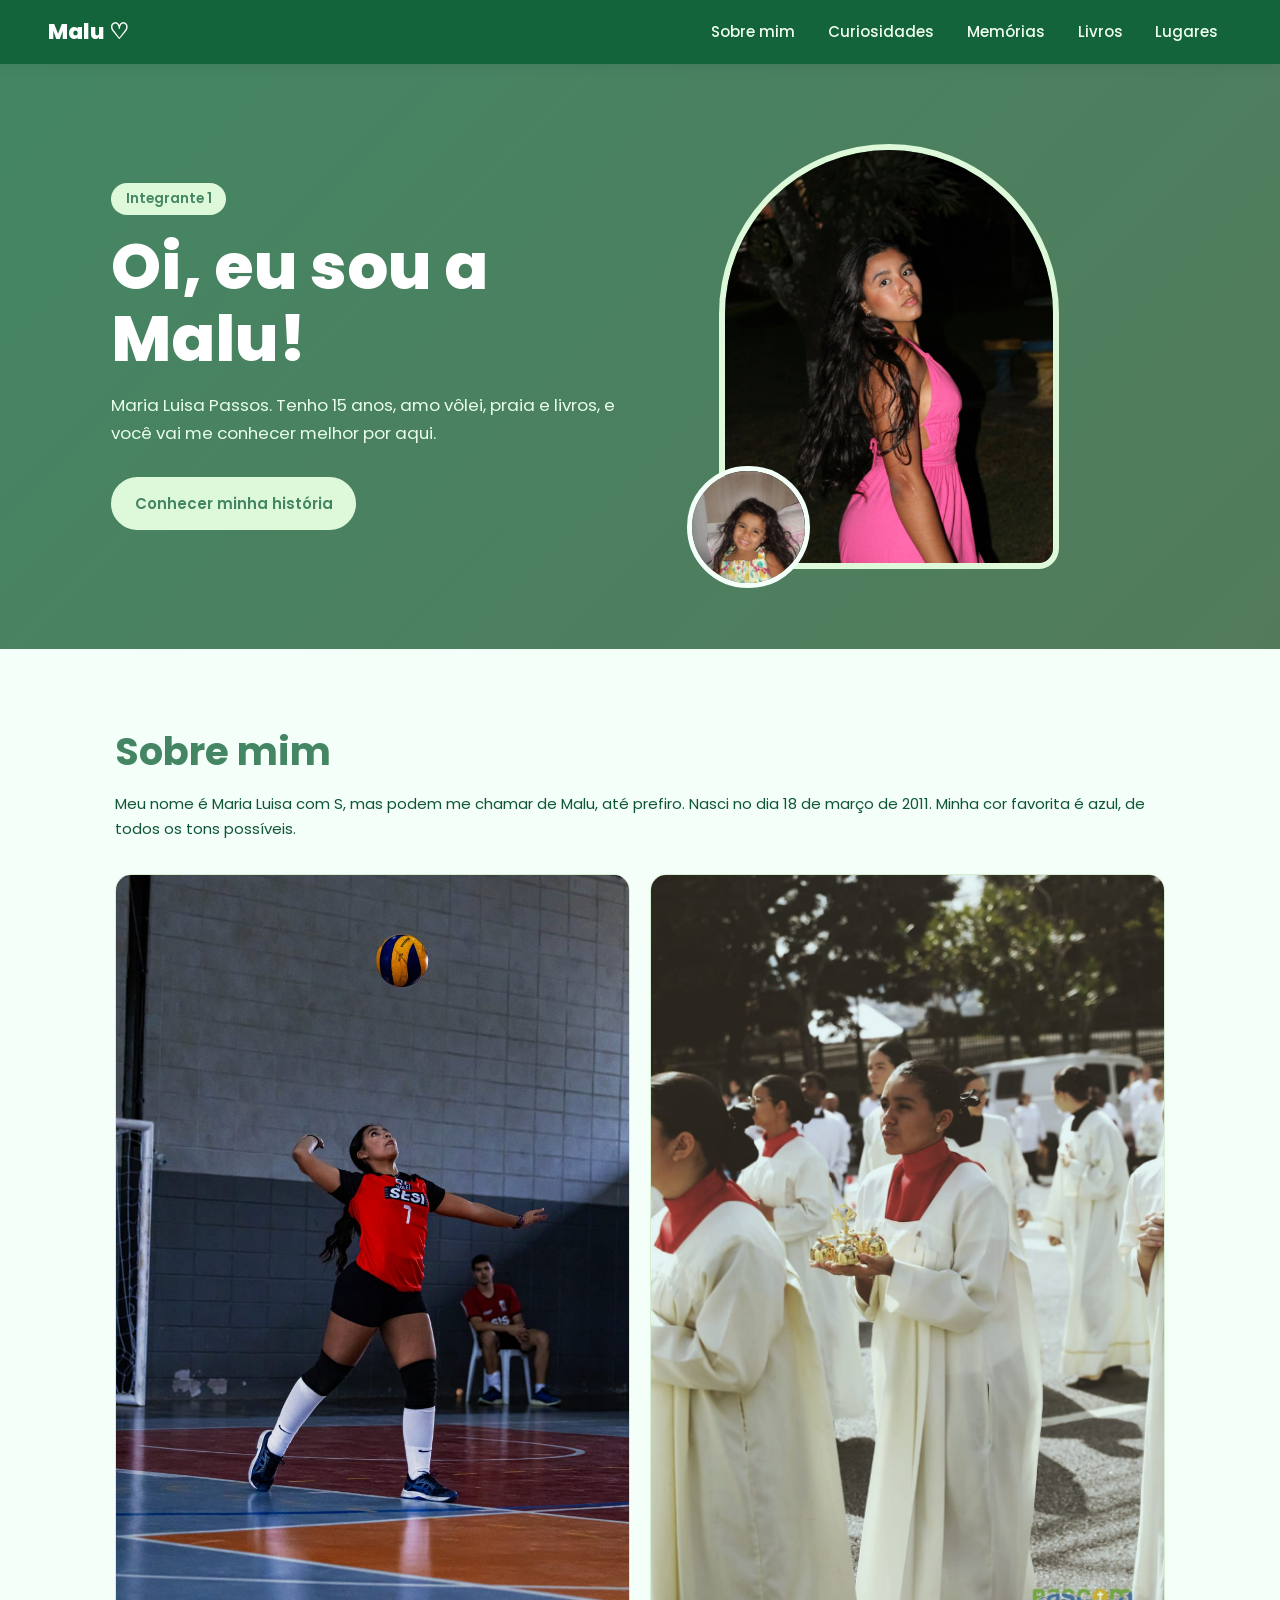
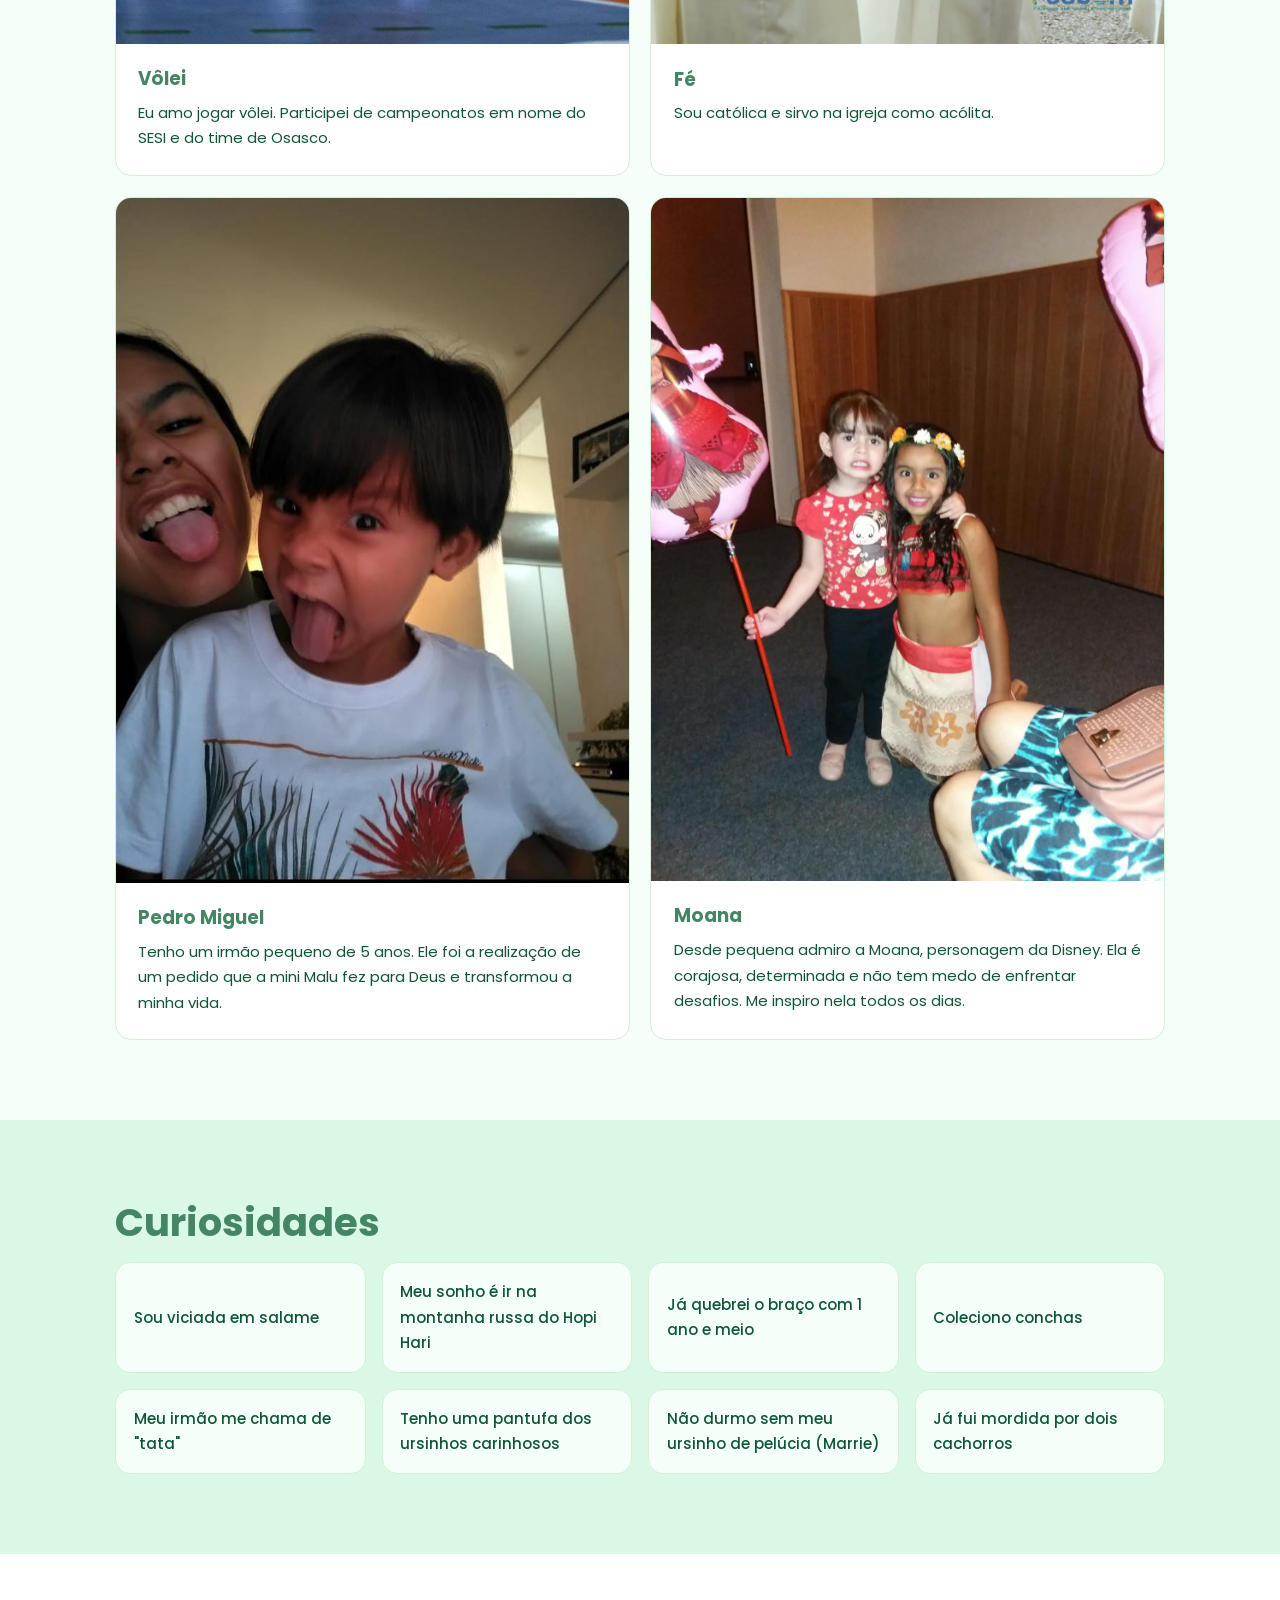
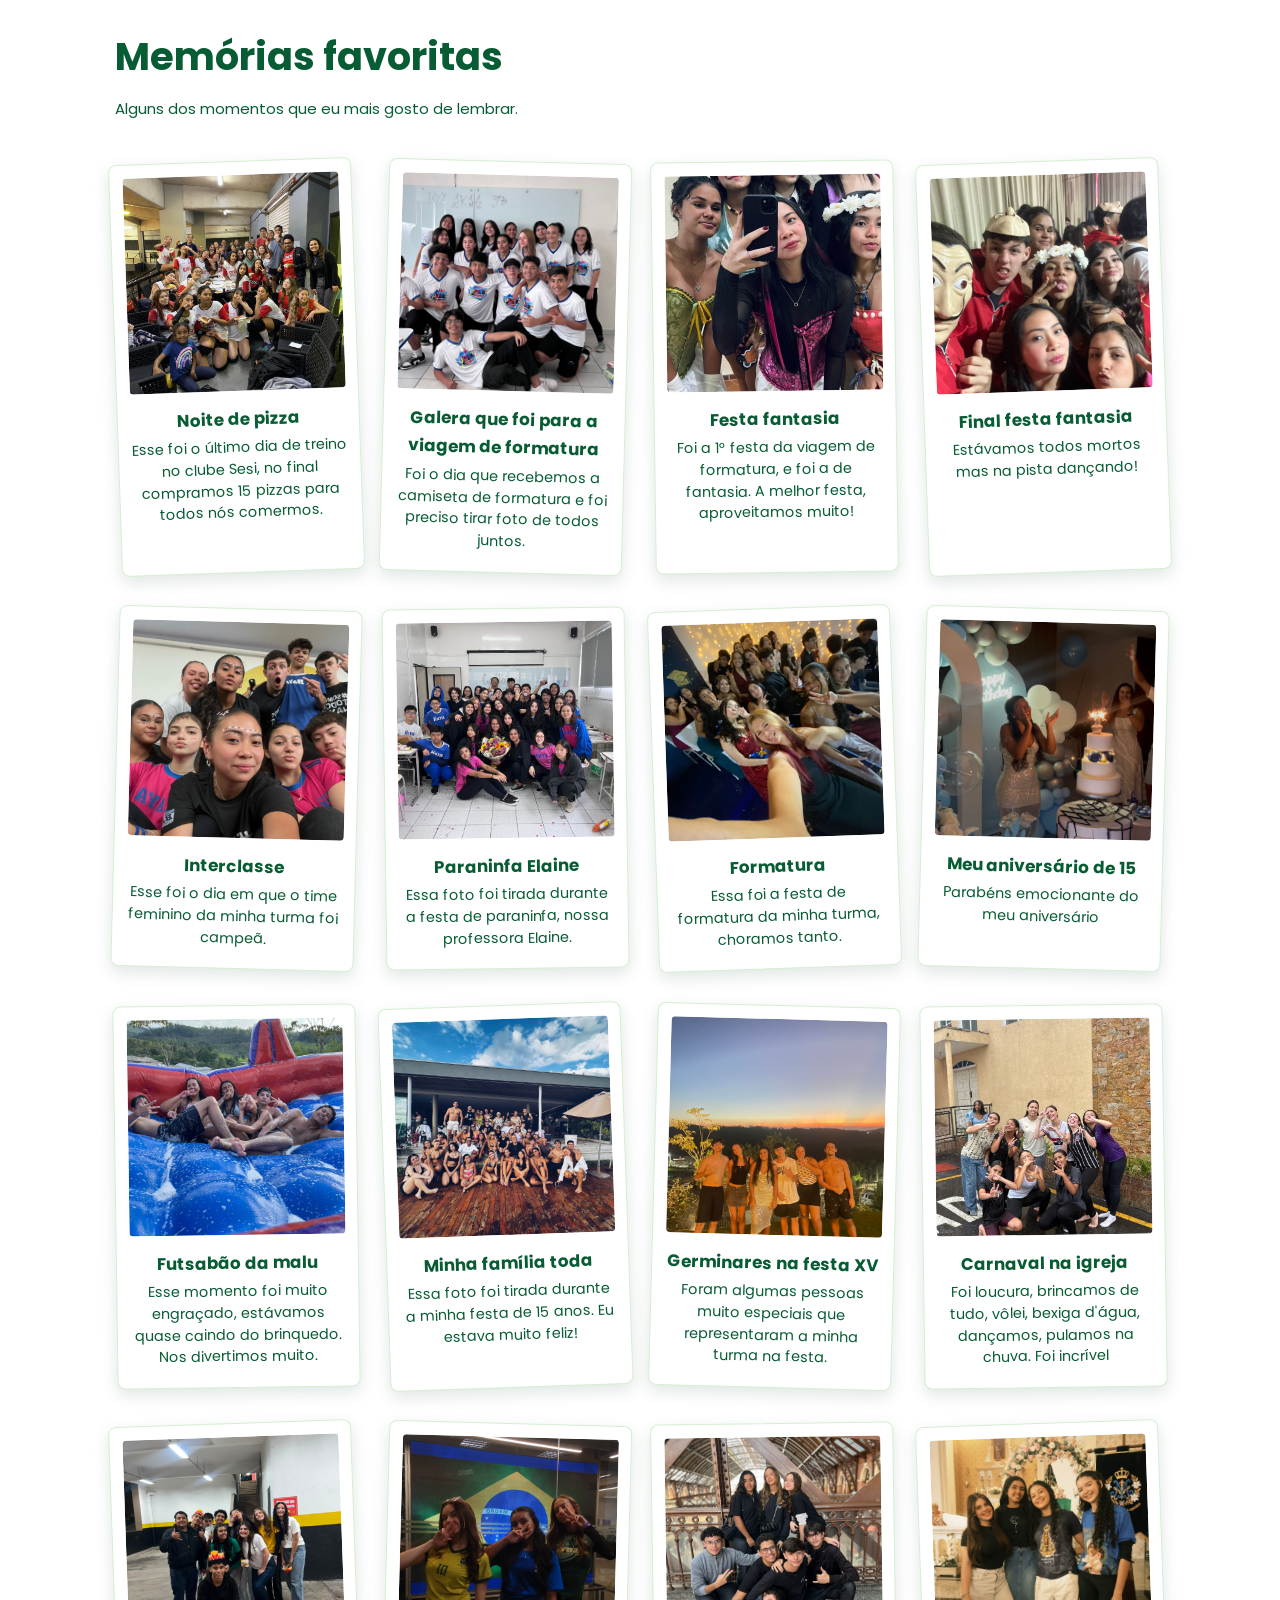
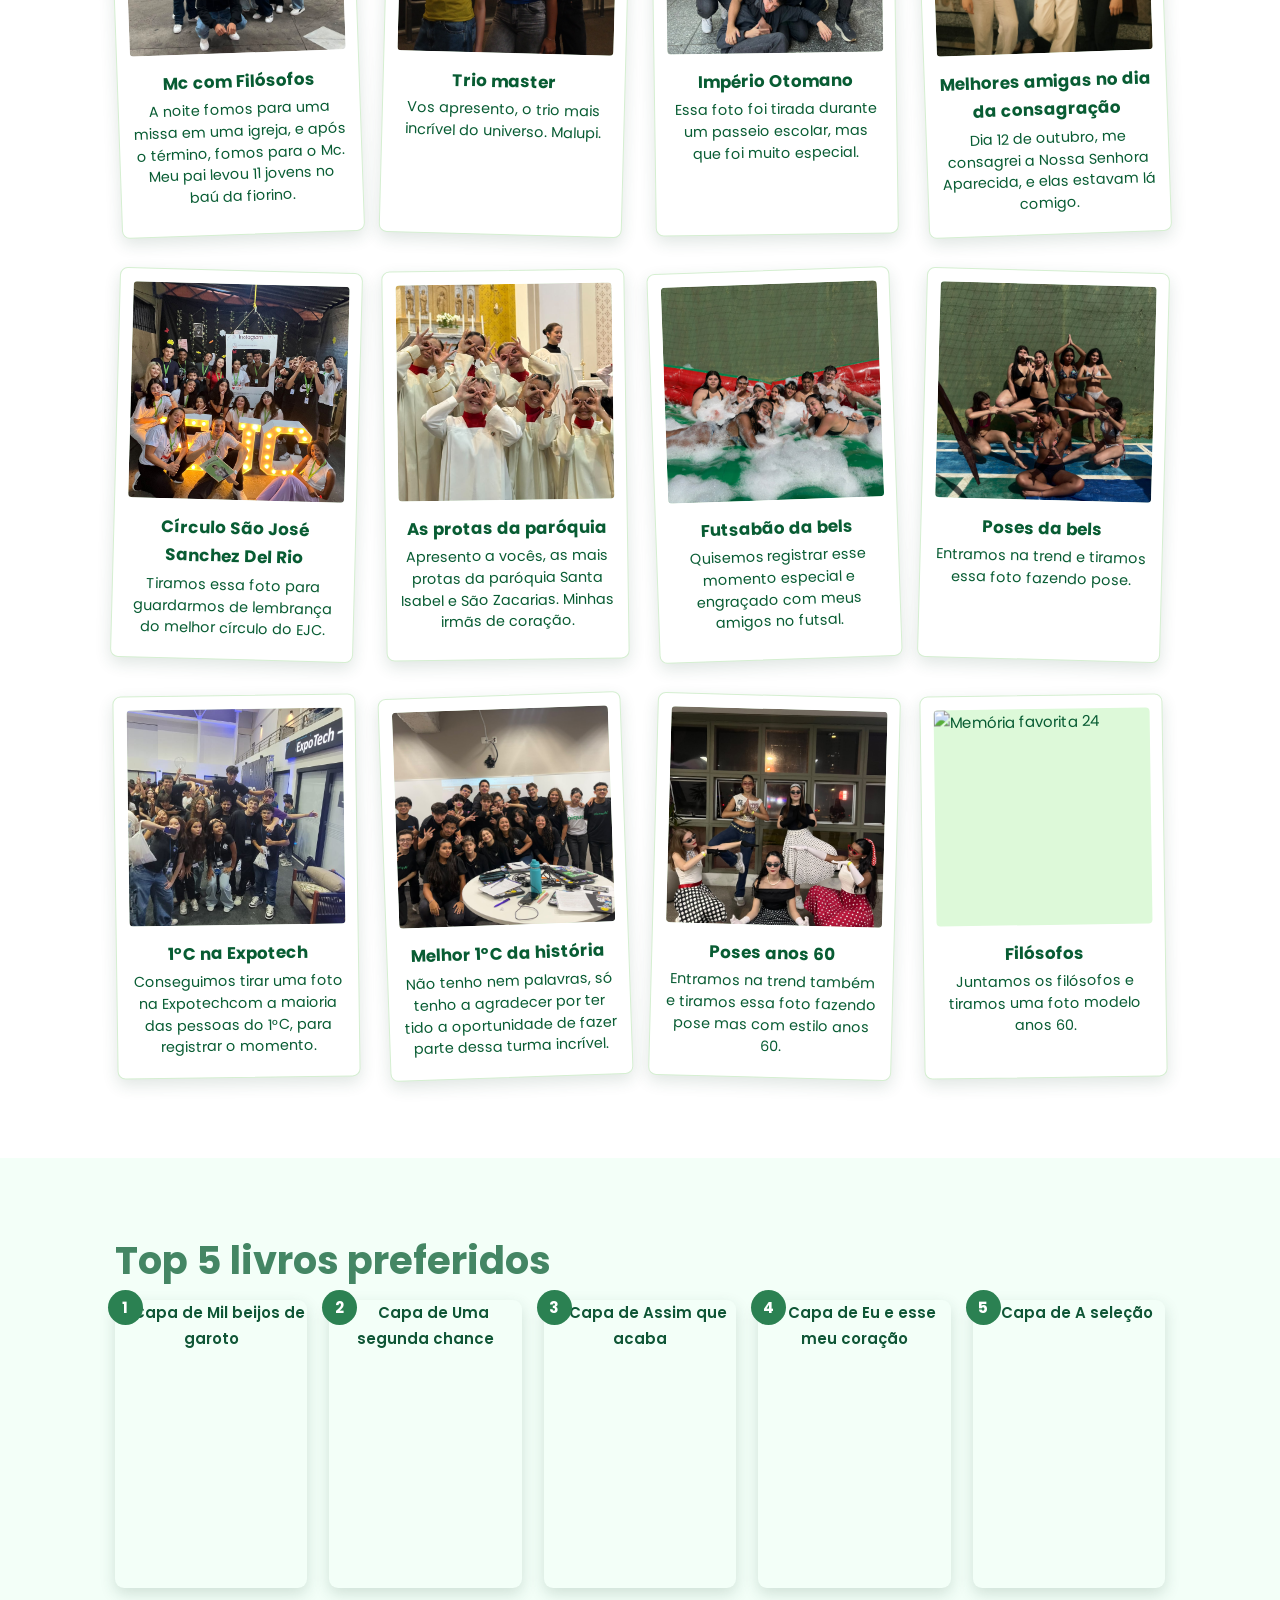
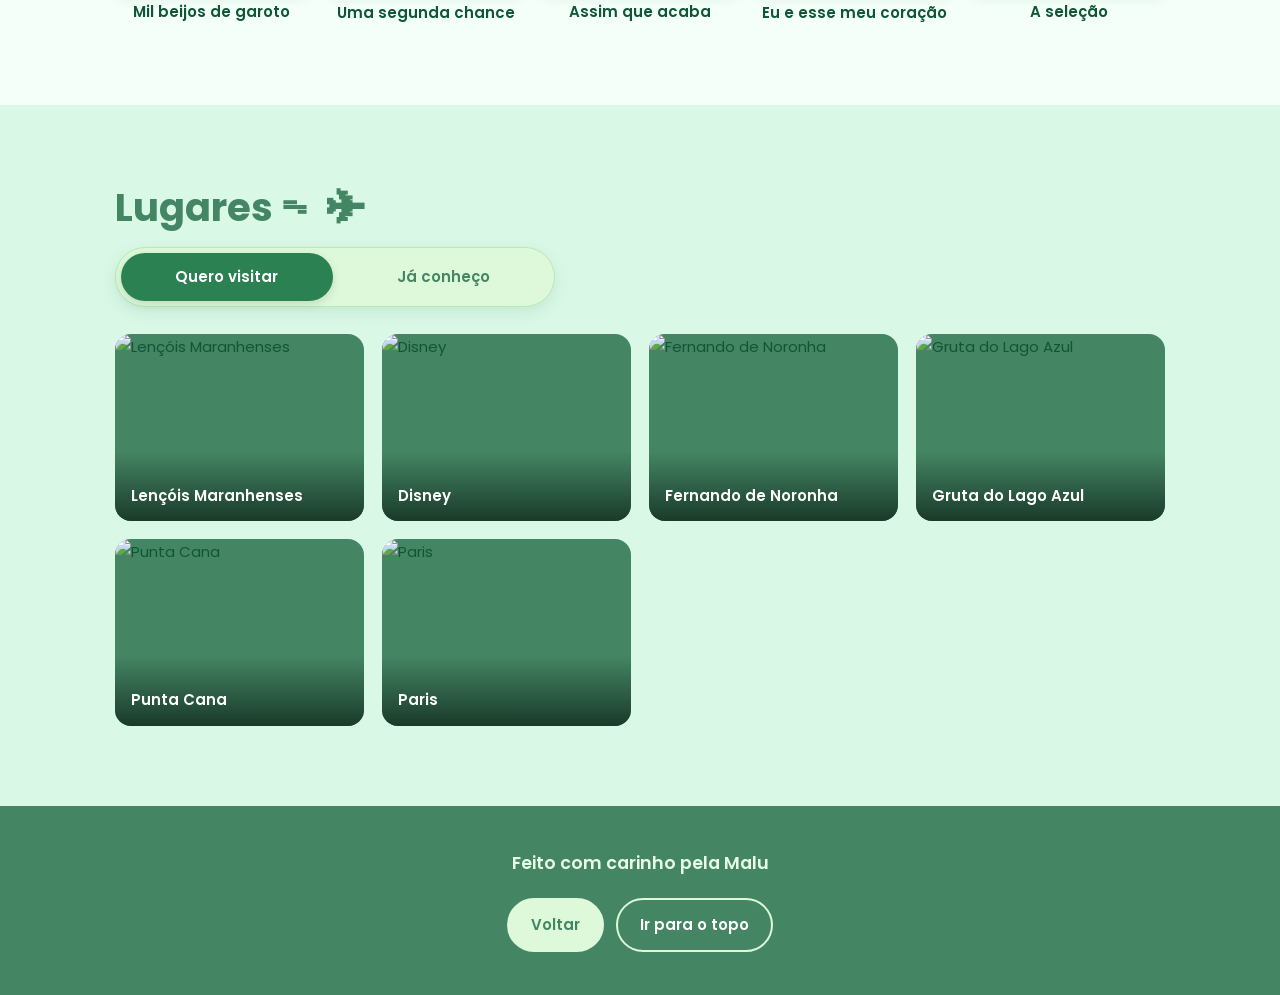
==== commit 45145fe4: "feat(criando_pagina_manu)" ====
--- a/malu.html
+++ b/malu.html
@@ -18,6 +18,7 @@
     <nav aria-label="Seções da página">
         <a href="#sobre">Sobre mim</a>
         <a href="#curiosidades">Curiosidades</a>
+        <a href="#memorias">Memórias</a>
         <a href="#livros">Livros</a>
         <a href="#lugares">Lugares</a>
     </nav>
@@ -36,8 +37,8 @@
         </div>
     </div>
     <div class="hero-fotos">
-        <img class="foto-arco" src="imagens/perfil.jpeg" alt="Foto de perfil da Malu"/>
-        <img class="foto-bebe" src="imagens/baby.jpeg" alt="Malu quando era bebê"/>
+        <img class="foto-arco" src="imagens_malu/perfil.jpeg" alt="Foto de perfil da Malu"/>
+        <img class="foto-bebe" src="imagens_malu/baby.jpeg" alt="Malu quando era bebê"/>
     </div>
 </section>
 
@@ -48,7 +49,7 @@
 
     <div class="historias">
         <article class="historia">
-            <img src="imagens/volei.jpeg" alt="Malu jogando vôlei" loading="lazy"/>
+            <img src="imagens_malu/volei.jpeg" alt="Malu jogando vôlei" loading="lazy"/>
             <div>
                 <h3>Vôlei</h3>
                 <p>Eu amo jogar vôlei. Participei de campeonatos em nome do SESI e do time de Osasco.</p>
@@ -56,7 +57,7 @@
         </article>
 
         <article class="historia">
-            <img src="imagens/pastoral.jpeg" alt="Malu na igreja" loading="lazy"/>
+            <img src="imagens_malu/pastoral.jpeg" alt="Malu na igreja" loading="lazy"/>
             <div>
                 <h3>Fé</h3>
                 <p>Sou católica e sirvo na igreja como acólita.</p>
@@ -64,7 +65,7 @@
         </article>
 
         <article class="historia">
-            <img src="imagens/pedro.jpeg" alt="Pedro Miguel, irmão da Malu" loading="lazy"/>
+            <img src="imagens_malu/pedro.jpeg" alt="Pedro Miguel, irmão da Malu" loading="lazy"/>
             <div>
                 <h3>Pedro Miguel</h3>
                 <p>Tenho um irmão pequeno de 5 anos. Ele foi a realização de um pedido que a mini Malu fez para Deus e transformou a minha vida.</p>
@@ -72,7 +73,7 @@
         </article>
 
         <article class="historia">
-            <img src="imagens/moana.jpeg" alt="Moana, personagem da Disney" loading="lazy"/>
+            <img src="imagens_malu/moana.jpeg" alt="Moana, personagem da Disney" loading="lazy"/>
             <div>
                 <h3>Moana</h3>
                 <p>Desde pequena admiro a Moana, personagem da Disney. Ela é corajosa, determinada e não tem medo de enfrentar desafios. Me inspiro nela todos os dias.
@@ -97,6 +98,206 @@
     </ul>
 </section>
 
+<!-- MEMÓRIAS FAVORITAS -->
+  <section id="memorias" class="memorias">
+    <h2>Memórias favoritas</h2>
+    <p class="memorias-intro">Alguns dos momentos que eu mais gosto de lembrar.</p>
+
+    <div class="memorias-grade">
+      <figure class="polaroid">
+        <img src="imagens_malu/pizza_sesi.jpeg" alt="Memória favorita 1" loading="lazy"/>
+        <figcaption>
+          <h3>Noite de pizza</h3>
+          <p>Esse foi o último dia de treino no clube Sesi, no final compramos 15 pizzas para todos nós comermos.</p>
+        </figcaption>
+      </figure>
+
+      <figure class="polaroid">
+        <img src="imagens_malu/9b_joy.jpeg" alt="Memória favorita 2" loading="lazy"/>
+        <figcaption>
+          <h3>Galera que foi para a viagem de formatura</h3>
+          <p>Foi o dia que recebemos a camiseta de formatura e foi preciso tirar foto de todos juntos.</p>
+        </figcaption>
+      </figure>
+
+      <figure class="polaroid">
+        <img src="imagens_malu/aurudas_fantasia_joy.jpeg" alt="Memória favorita 3" loading="lazy"/>
+        <figcaption>
+          <h3>Festa fantasia</h3>
+          <p>Foi a 1° festa da viagem de formatura, e foi a de fantasia. A melhor festa, aproveitamos muito!</p>
+        </figcaption>
+      </figure>
+
+      <figure class="polaroid">
+        <img src="imagens_malu/aurudos_joy.jpeg" alt="Memória favorita 4" loading="lazy"/>
+        <figcaption>
+          <h3>Final festa fantasia</h3>
+          <p>Estávamos todos mortos mas na pista dançando!</p>
+        </figcaption>
+      </figure>
+
+      <figure class="polaroid">
+        <img src="imagens_malu/aurudos_interclasse.jpeg" alt="Memória favorita 5" loading="lazy"/>
+        <figcaption>
+          <h3>Interclasse</h3>
+          <p>Esse foi o dia em que o time feminino da minha turma foi campeã.</p>
+        </figcaption>
+      </figure>
+
+      <figure class="polaroid">
+        <img src="imagens_malu/9b_elaine.jpeg" alt="Memória favorita 6" loading="lazy"/>
+        <figcaption>
+          <h3>Paraninfa Elaine</h3>
+          <p>Essa foto foi tirada durante a festa de paraninfa, nossa professora Elaine.</p>
+        </figcaption>
+      </figure>
+
+      <figure class="polaroid">
+        <img src="imagens_malu/9b_formatura.jpeg" alt="Memória favorita 7" loading="lazy"/>
+        <figcaption>
+          <h3>Formatura</h3>
+          <p>Essa foi a festa de formatura da minha turma, choramos tanto.</p>
+        </figcaption>
+      </figure>
+
+      <figure class="polaroid">
+        <img src="imagens_malu/parabens_malu.jpeg" alt="Memória favorita 8" loading="lazy"/>
+        <figcaption>
+          <h3>Meu aniversário de 15</h3>
+          <p>Parabéns emocionante do meu aniversário</p>
+        </figcaption>
+      </figure>
+
+      <figure class="polaroid">
+        <img src="imagens_malu/fut_malu.jpeg" alt="Memória favorita 9" loading="lazy"/>
+        <figcaption>
+          <h3>Futsabão da malu</h3>
+          <p>Esse momento foi muito engraçado, estávamos quase caindo do brinquedo. Nos divertimos muito.</p>
+        </figcaption>
+      </figure>
+
+      <figure class="polaroid">
+        <img src="imagens_malu/familia_malu.jpeg" alt="Memória favorita 10" loading="lazy"/>
+        <figcaption>
+          <h3>Minha família toda</h3>
+          <p>Essa foto foi tirada durante a minha festa de 15 anos. Eu estava muito feliz!</p>
+        </figcaption>
+      </figure>
+
+      <figure class="polaroid">
+        <img src="imagens_malu/imperio_malu.jpeg" alt="Memória favorita 11" loading="lazy"/>
+        <figcaption>
+          <h3>Germinares na festa XV</h3>
+          <p>Foram algumas pessoas muito especiais que representaram a minha turma na festa.</p>
+        </figcaption>
+      </figure>
+
+      <figure class="polaroid">
+        <img src="imagens_malu/carnaval_espiri.jpeg" alt="Memória favorita 12" loading="lazy"/>
+        <figcaption>
+          <h3>Carnaval na igreja</h3>
+          <p>Foi loucura, brincamos de tudo, vôlei, bexiga d'água, dançamos, pulamos na chuva. Foi incrível</p>
+        </figcaption>
+      </figure>
+
+      <figure class="polaroid">
+        <img src="imagens_malu/mc_filosofos.jpeg" alt="Memória favorita 13" loading="lazy"/>
+        <figcaption>
+          <h3>Mc com Filósofos</h3>
+          <p>A noite fomos para uma missa em uma igreja, e após o término, fomos para o Mc. Meu pai levou 11 jovens no baú da fiorino.</p>
+        </figcaption>
+      </figure>
+
+      <figure class="polaroid">
+        <img src="imagens_malu/malupi_brasil.jpeg" alt="Memória favorita 14" loading="lazy"/>
+        <figcaption>
+          <h3>Trio master</h3>
+          <p>Vos apresento, o trio mais incrível do universo. Malupi.</p>
+        </figcaption>
+      </figure>
+
+      <figure class="polaroid">
+        <img src="imagens_malu/otomano.jpeg" alt="Memória favorita 15" loading="lazy"/>
+        <figcaption>
+          <h3>Império Otomano</h3>
+          <p>Essa foto foi tirada durante um passeio escolar, mas que foi muito especial.</p>
+        </figcaption>
+      </figure>
+
+      <figure class="polaroid">
+        <img src="imagens_malu/protas_12.jpeg" alt="Memória favorita 16" loading="lazy"/>
+        <figcaption>
+          <h3>Melhores amigas no dia da consagração</h3>
+          <p>Dia 12 de outubro, me consagrei a Nossa Senhora Aparecida, e elas estavam lá comigo.</p>
+        </figcaption>
+      </figure>
+
+      <figure class="polaroid">
+        <img src="imagens_malu/jose_delrio.jpeg" alt="Memória favorita 17" loading="lazy"/>
+        <figcaption>
+          <h3>Círculo São José Sanchez Del Rio</h3>
+          <p>Tiramos essa foto para guardarmos de lembrança do melhor círculo do EJC.</p>
+        </figcaption>
+      </figure>
+
+      <figure class="polaroid">
+        <img src="imagens_malu/protas.jpeg" alt="Memória favorita 18" loading="lazy"/>
+        <figcaption>
+          <h3>As protas da paróquia</h3>
+          <p>Apresento a vocês, as mais protas da paróquia Santa Isabel e São Zacarias. Minhas irmãs de coração.</p>
+        </figcaption>
+      </figure>
+
+      <figure class="polaroid">
+        <img src="imagens_malu/fut_bels.jpeg" alt="Memória favorita 19" loading="lazy"/>
+        <figcaption>
+          <h3>Futsabão da bels</h3>
+          <p>Quisemos registrar esse momento especial e engraçado com meus amigos no futsal.</p>
+        </figcaption>
+      </figure>
+
+      <figure class="polaroid">
+        <img src="imagens_malu/poses_bels.jpeg" alt="Memória favorita 20" loading="lazy"/>
+        <figcaption>
+          <h3>Poses da bels</h3>
+          <p>Entramos na trend e tiramos essa foto fazendo pose.</p>
+        </figcaption>
+      </figure>
+
+      <figure class="polaroid">
+        <img src="imagens_malu/1c_expotech.jpeg" alt="Memória favorita 21" loading="lazy"/>
+        <figcaption>
+          <h3>1ºC na Expotech</h3>
+          <p>Conseguimos tirar uma foto na Expotechcom a maioria das pessoas do 1°C, para registrar o momento.</p>
+        </figcaption>
+      </figure>
+
+      <figure class="polaroid">
+        <img src="imagens_malu/1c.jpeg" alt="Memória favorita 22" loading="lazy"/>
+        <figcaption>
+          <h3>Melhor 1ºC da história</h3>
+          <p>Não tenho nem palavras, só tenho a agradecer por ter tido a oportunidade de fazer parte dessa turma incrível.</p>
+        </figcaption>
+      </figure>
+
+      <figure class="polaroid">
+        <img src="imagens_malu/protas_60.jpeg" alt="Memória favorita 23" loading="lazy"/>
+        <figcaption>
+          <h3>Poses anos 60</h3>
+          <p>Entramos na trend também e tiramos essa foto fazendo pose mas com estilo anos 60.</p>
+        </figcaption>
+      </figure>
+
+      <figure class="polaroid">
+        <img src="imagens_malu/filosofos.jpeg" alt="Memória favorita 24" loading="lazy"/>
+        <figcaption>
+          <h3>Filósofos</h3>
+          <p>Juntamos os filósofos e tiramos uma foto modelo anos 60.</p>
+        </figcaption>
+      </figure>
+    </div>
+  </section>
+
 <!-- LIVROS -->
 <section id="livros">
     <h2>Top 5 livros preferidos</h2>
@@ -183,7 +384,7 @@
                 <span>Paraty</span>
             </a>
             <a class="lugar" href="https://www.viagemdeformatura.com.br/pacote-joy" target="_blank" rel="noopener">
-                <img src="imagens/nono.jpeg" alt="Avaré, no pacote Joy" loading="lazy"/>
+                <img src="imagens_malu/nono.jpeg" alt="Avaré, no pacote Joy" loading="lazy"/>
                 <span>Avaré - Joy</span>
             </a>
             <a class="lugar" href="https://pt.wikipedia.org/wiki/Pernambuco" target="_blank" rel="noopener">
--- a/malu.css
+++ b/malu.css
@@ -1,13 +1,13 @@
 /* ===== Cores e configurações gerais ===== */
 :root {
-    --verde-escuro: #085c1d;
-    --verde: #2b8134;
-    --verde-medio: #70E47A;
-    --verde-claro: #DDF9D9;
-    --fundo: #F5FFF3;
+    --verde-escuro: #448664;
+    --verde: #2b8152;
+    --verde-medio: #70e49e;
+    --verde-claro: #d9f9e6;
+    --fundo: #f3fff8;
     --branco: #ffffff;
-    --texto: #0f561d;
-    --detalhe: #B8F0B4;
+    --texto: #0f5636;
+    --detalhe: #b4f0d0;
 }
 
 * {
@@ -54,7 +54,7 @@
     gap: 1rem;
     flex-wrap: wrap;
     padding: .8rem clamp(1rem, 5vw, 3rem);
-    background: rgba(15, 83, 43, 0.96);
+    background: rgba(10, 94, 52, 0.96);
     box-shadow: 0 3px 12px rgba(36, 75, 58, .10);
 }
 
@@ -322,6 +322,107 @@
 .curiosidades span {
     font-size: 1.5rem;
     line-height: 1;
+}
+
+/* Memórias favoritas - página da Malu (mesmas cores do malu.css) */
+
+.memorias {
+  --m-verde-escuro: #085c33;
+  --m-verde: #2b8157;
+  --m-verde-claro: #ddf9d9;
+  --m-borda: #d5efd1;
+
+  max-width: none;
+  padding: clamp(3rem, 7vw, 5rem) clamp(1rem, 6vw, 4rem);
+  background: #ffffff;
+  color: var(--m-verde-escuro);
+  font-family: "Poppins", sans-serif;
+  line-height: 1.7;
+}
+
+.memorias * {
+  box-sizing: border-box;
+}
+
+/* título e frase de introdução */
+.memorias > h2,
+.memorias > .memorias-intro,
+.memorias > .memorias-grade {
+  max-width: 1050px;
+  margin-left: auto;
+  margin-right: auto;
+}
+
+.memorias > h2 {
+  font-size: clamp(1.8rem, 4vw, 2.4rem);
+  font-weight: 700;
+  line-height: 1.2;
+  margin-top: 0;
+  margin-bottom: 1rem;
+  color: var(--m-verde-escuro);
+}
+
+.memorias > .memorias-intro {
+  margin-top: 0;
+  margin-bottom: 2rem;
+  max-width: 1050px;
+}
+
+/* grade das fotos */
+.memorias-grade {
+  display: grid;
+  grid-template-columns: repeat(auto-fill, minmax(230px, 1fr));
+  gap: 2.2rem 1.6rem;
+  padding-top: 0.5rem;
+}
+
+/* cada foto estilo polaroid */
+.polaroid {
+  margin: 0;
+  padding: 0.8rem 0.8rem 1.2rem;
+  background: #ffffff;
+  border: 1px solid var(--m-borda);
+  border-radius: 8px;
+  box-shadow: 0 6px 16px rgba(36, 75, 58, 0.14);
+  transition: transform 0.25s, box-shadow 0.25s;
+}
+
+.polaroid img {
+  display: block;
+  width: 100%;
+  aspect-ratio: 1 / 1;
+  object-fit: cover;
+  border-radius: 4px;
+  background: var(--m-verde-claro);
+}
+
+.polaroid figcaption {
+  padding-top: 0.9rem;
+  text-align: center;
+}
+
+.polaroid h3 {
+  margin: 0 0 0.25rem;
+  font-size: 1.05rem;
+  color: var(--m-verde-escuro);
+}
+
+.polaroid p {
+  margin: 0;
+  font-size: 0.9rem;
+  line-height: 1.5;
+}
+
+/* cada foto com uma inclinação diferente */
+.polaroid:nth-child(3n + 1) { transform: rotate(-2deg); }
+.polaroid:nth-child(3n + 2) { transform: rotate(1.5deg); }
+.polaroid:nth-child(3n)     { transform: rotate(-0.8deg); }
+
+.polaroid:hover {
+  transform: rotate(0) scale(1.05);
+  box-shadow: 0 14px 28px rgba(36, 75, 58, 0.22);
+  position: relative;
+  z-index: 2;
 }
 
 /* ===== Livros ===== */
@@ -512,6 +613,14 @@
 }
 
 /* ===== Ajustes para celular ===== */
+
+@media (max-width: 560px) {
+  .memorias > .memorias-grade {
+    grid-template-columns: 1fr;
+    max-width: 320px;
+  }
+}
+
 @media (max-width: 760px) {
     .hero {
         grid-template-columns: 1fr;
@@ -562,4 +671,8 @@
     * {
         transition: none !important;
     }
-}
+
+    .polaroid {
+    transition: none;
+  }
+}
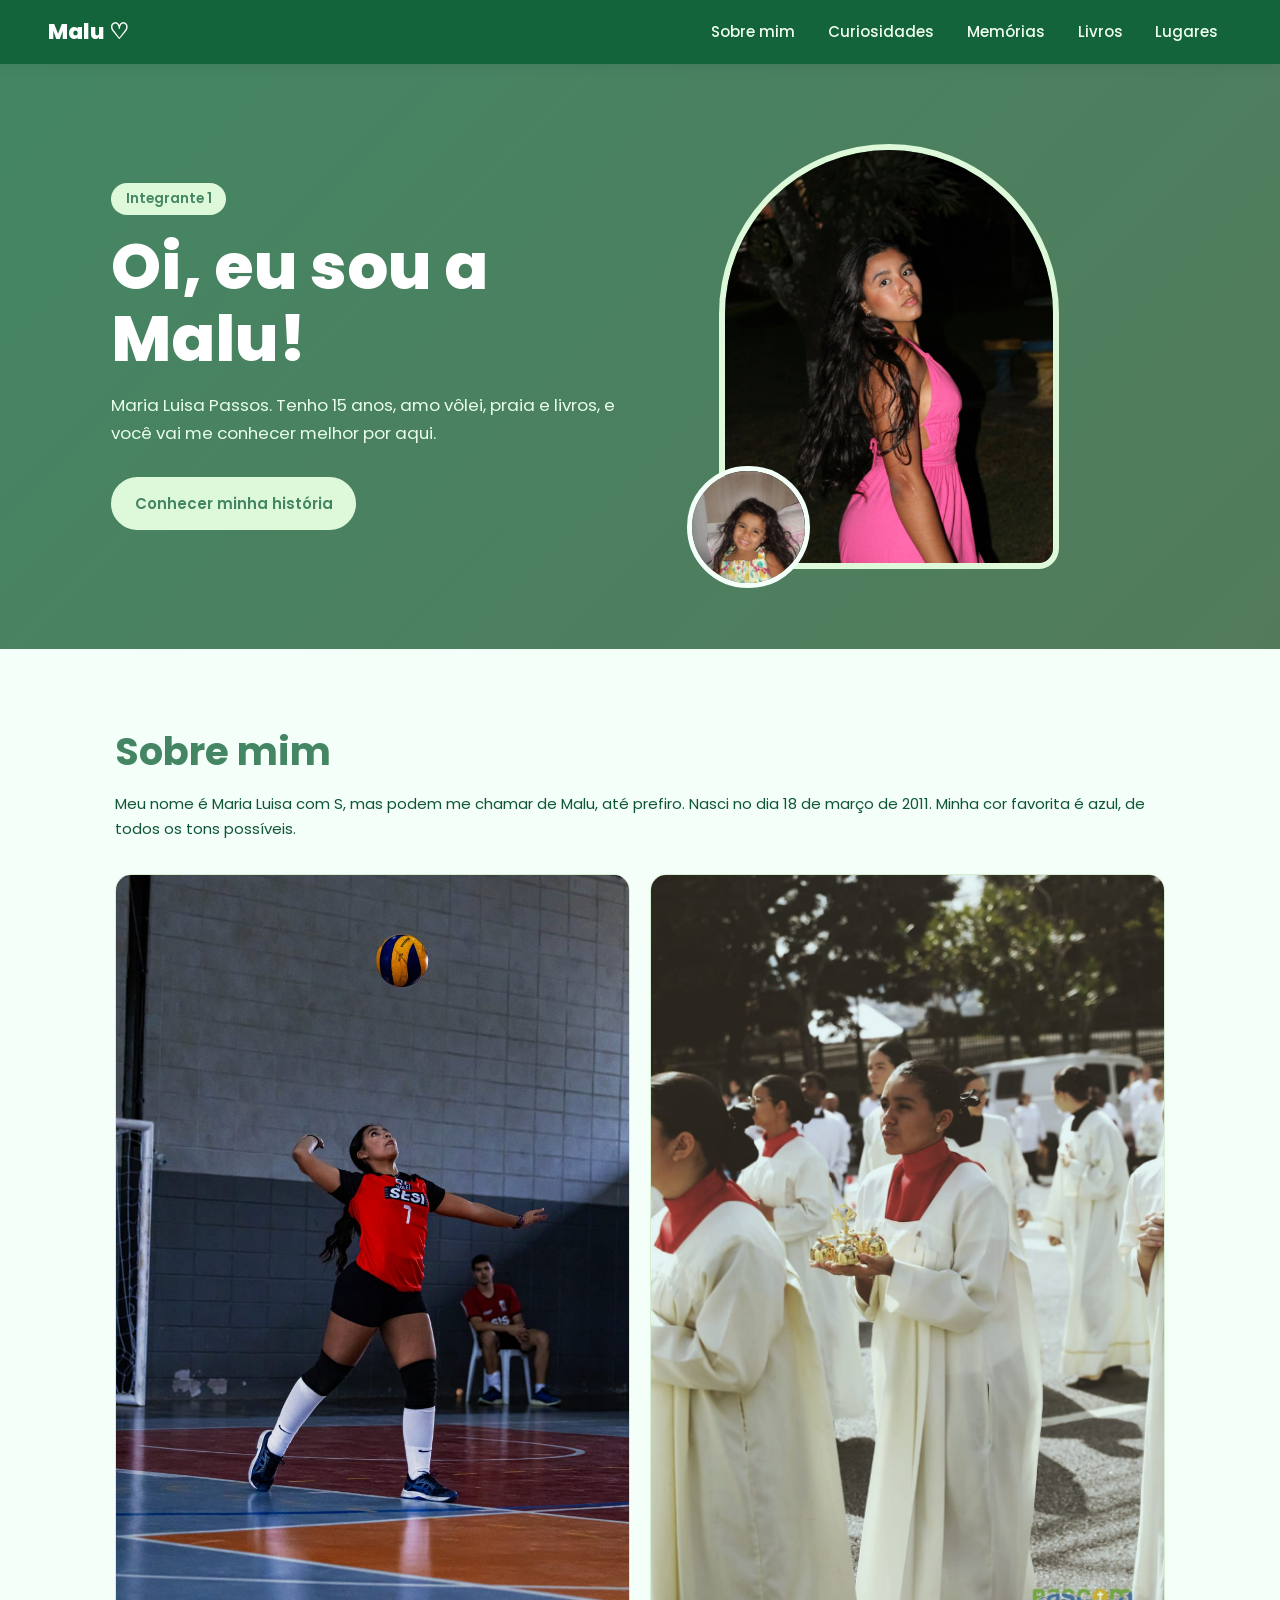
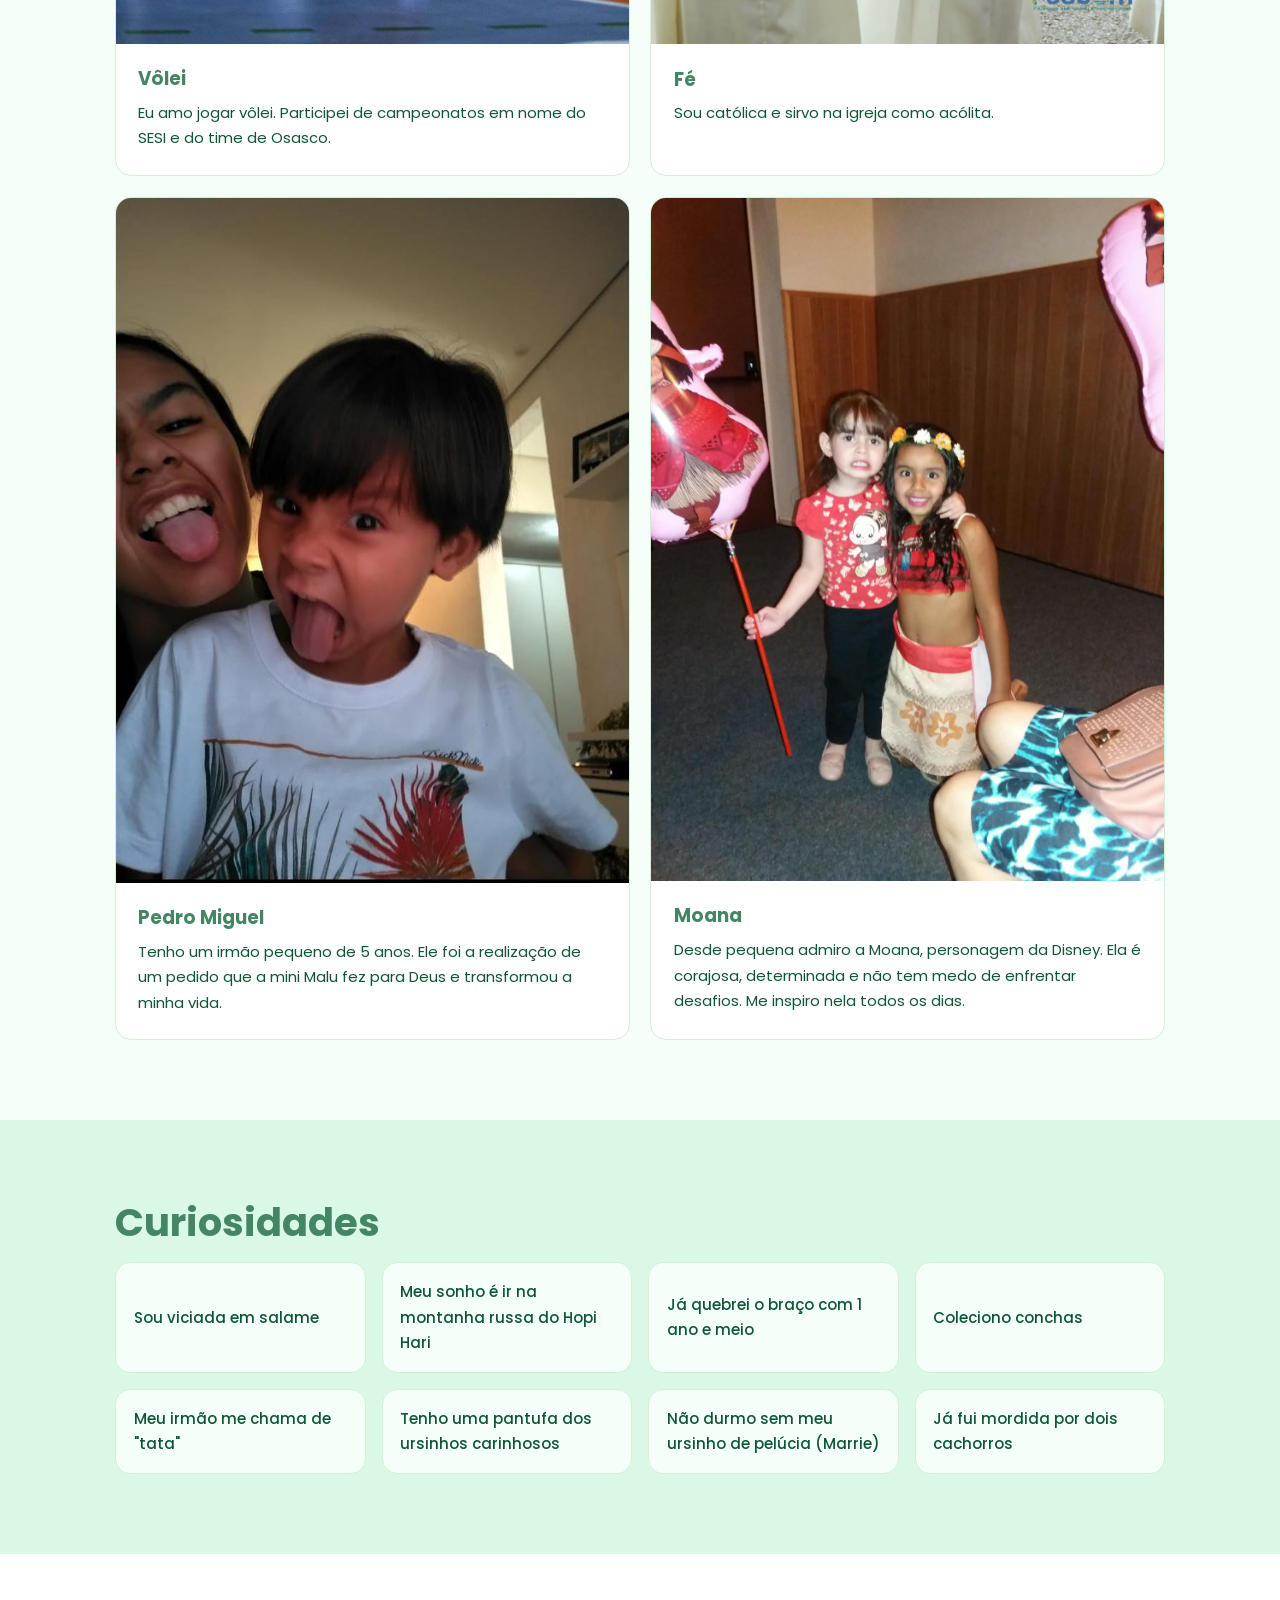
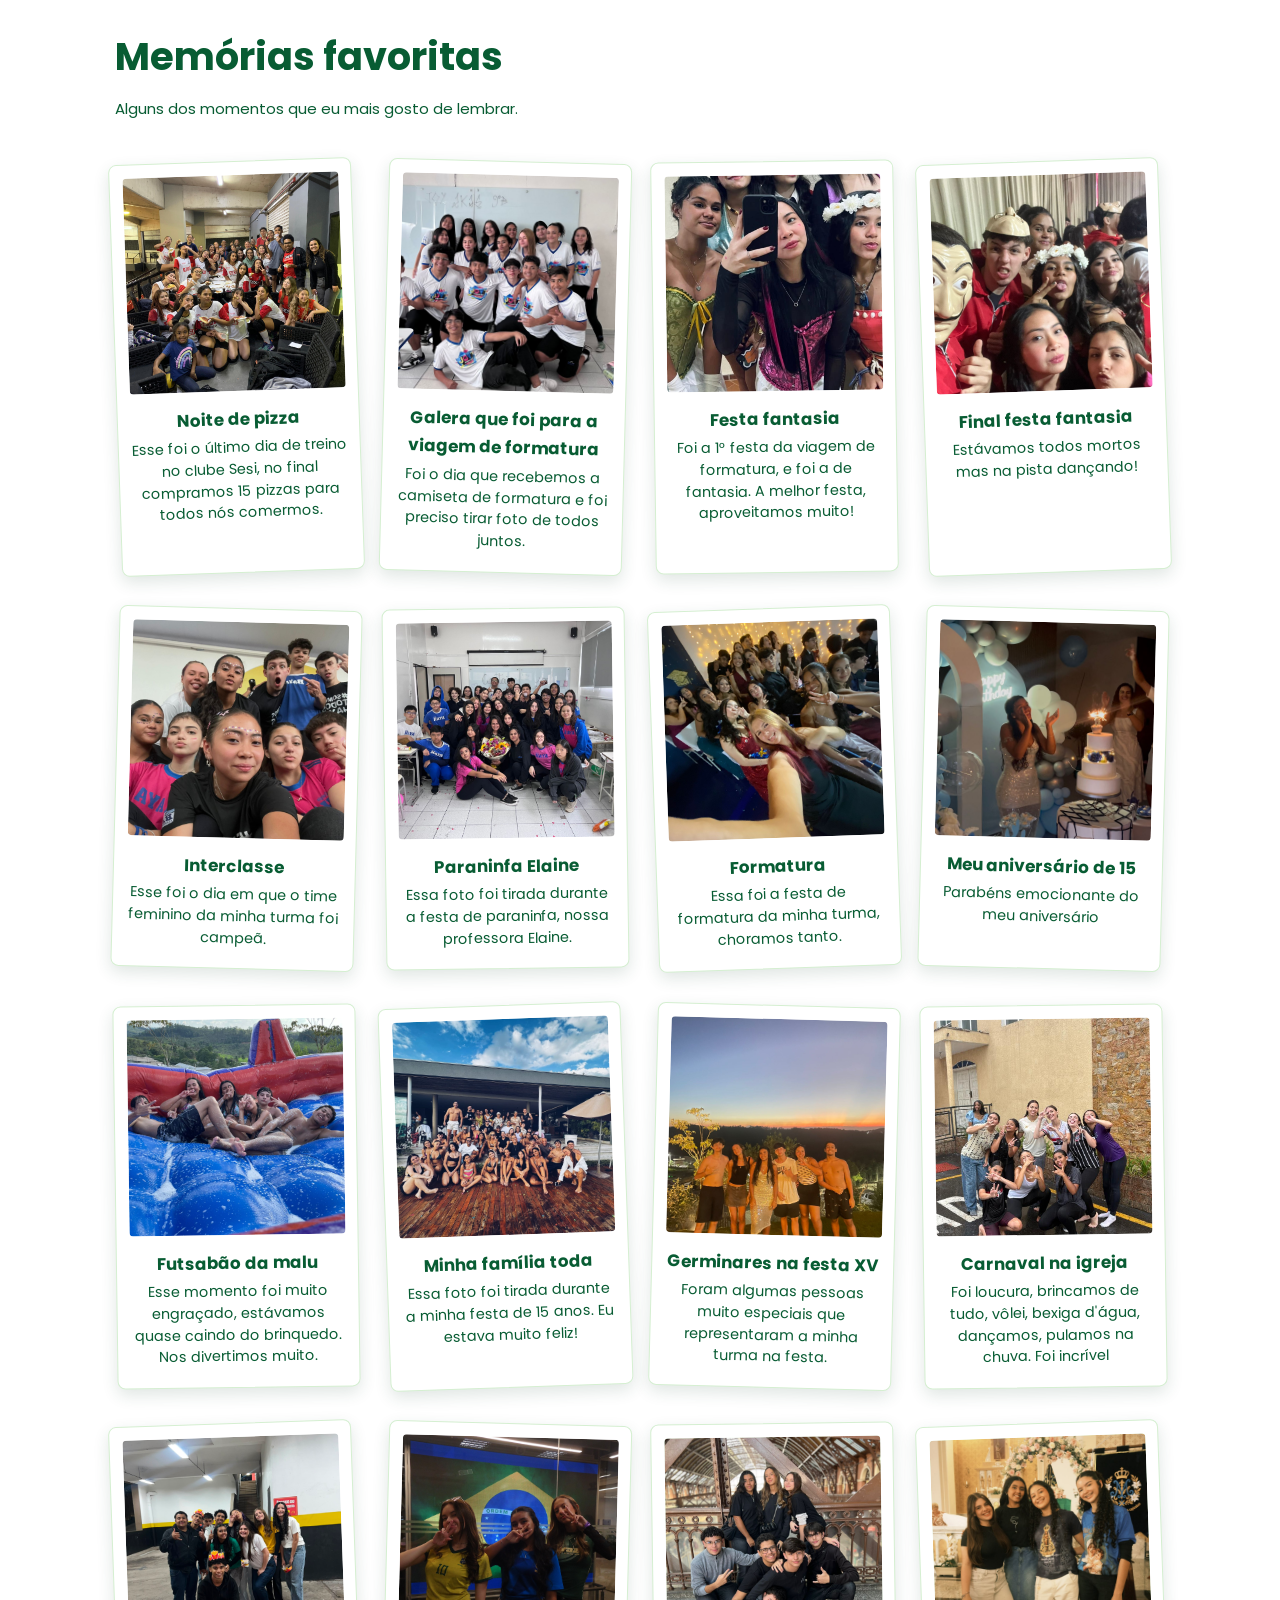
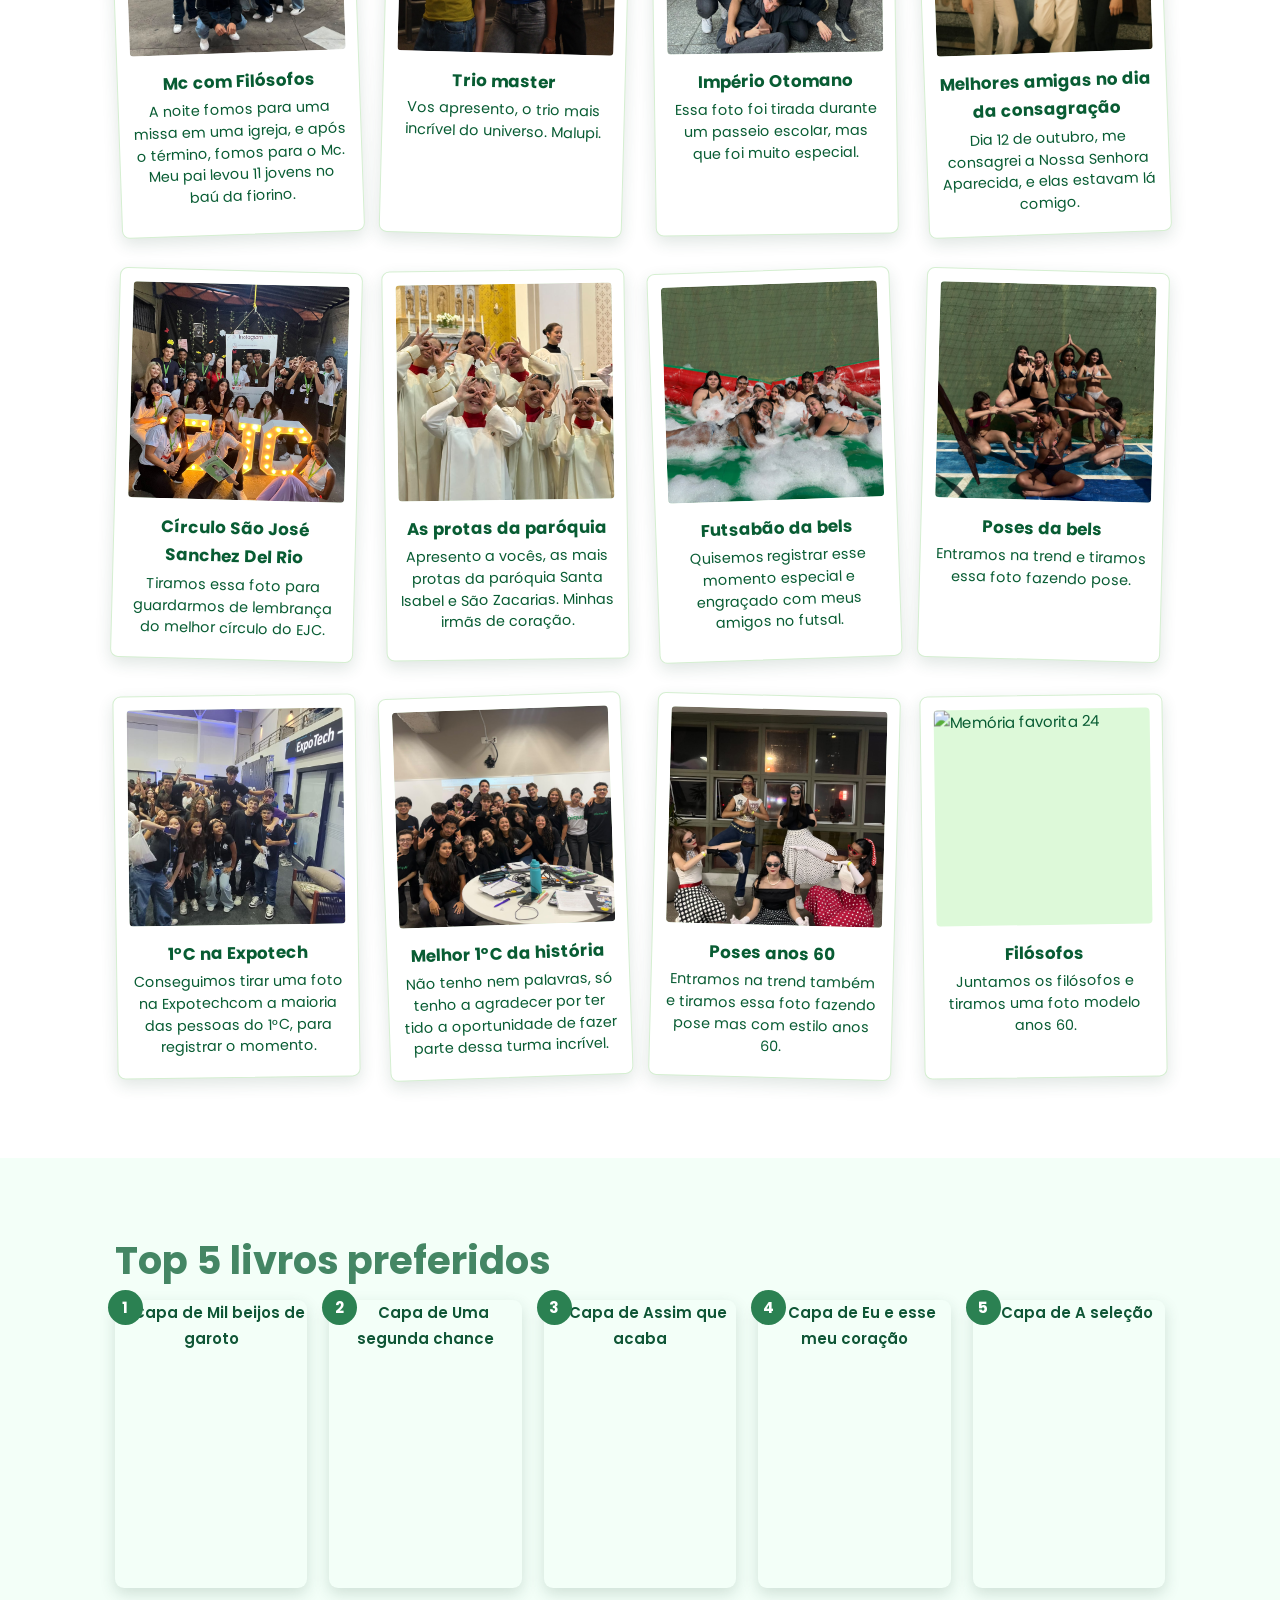
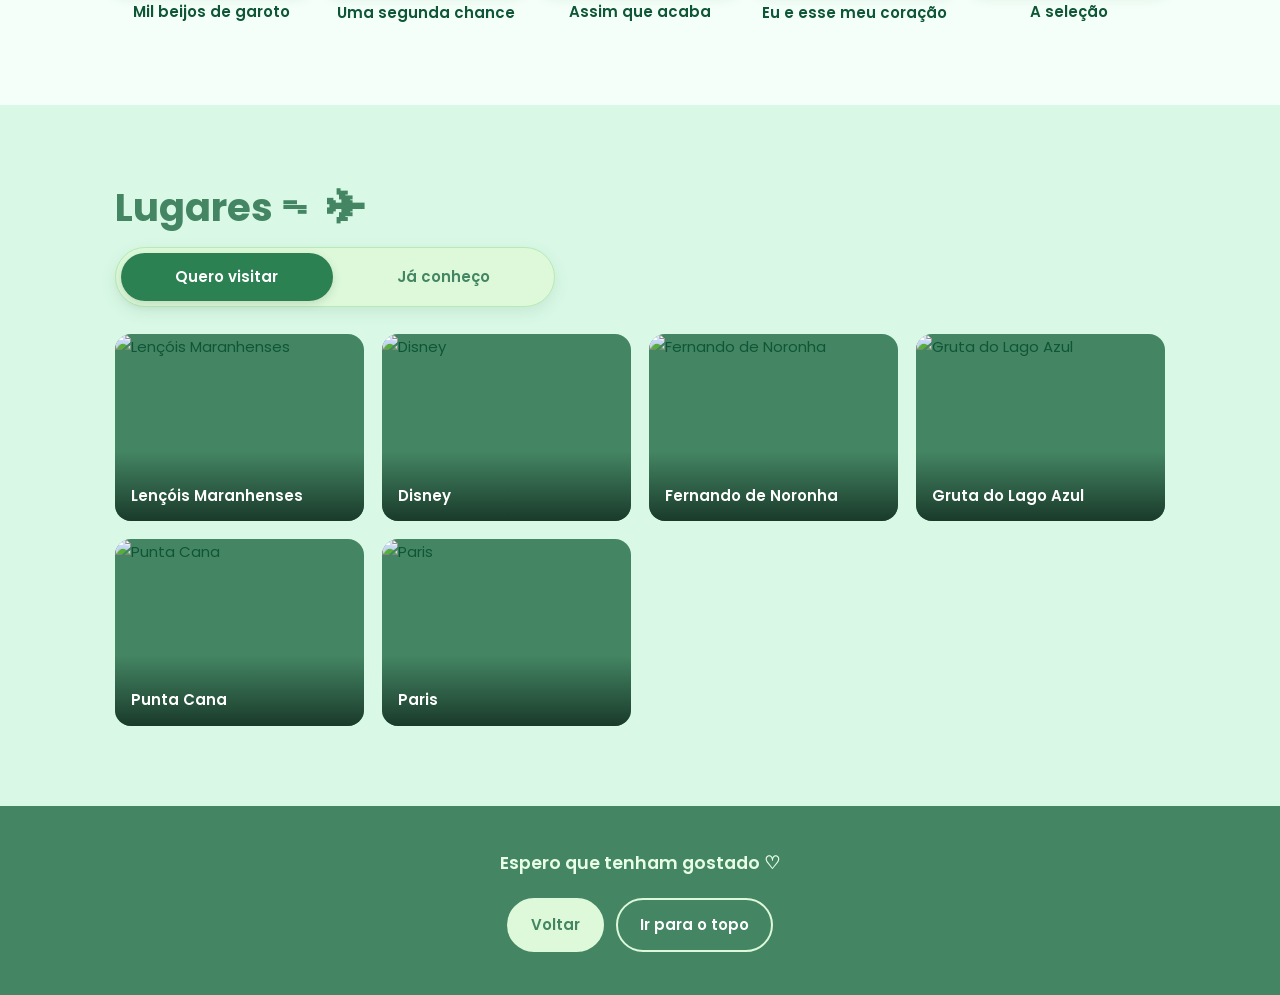
==== commit 26750210: "feat(criando_pagina_pietra)" ====
--- a/malu.html
+++ b/malu.html
@@ -414,7 +414,7 @@
 </main>
 
 <footer class="rodape">
-    <p>Feito com carinho pela Malu</p>
+    <p>Espero que tenham gostado ♡</p>
     <div class="botoes">
         <a class="btn" href="index.html">Voltar</a>
         <a class="btn btn-claro" href="#inicio">Ir para o topo</a>
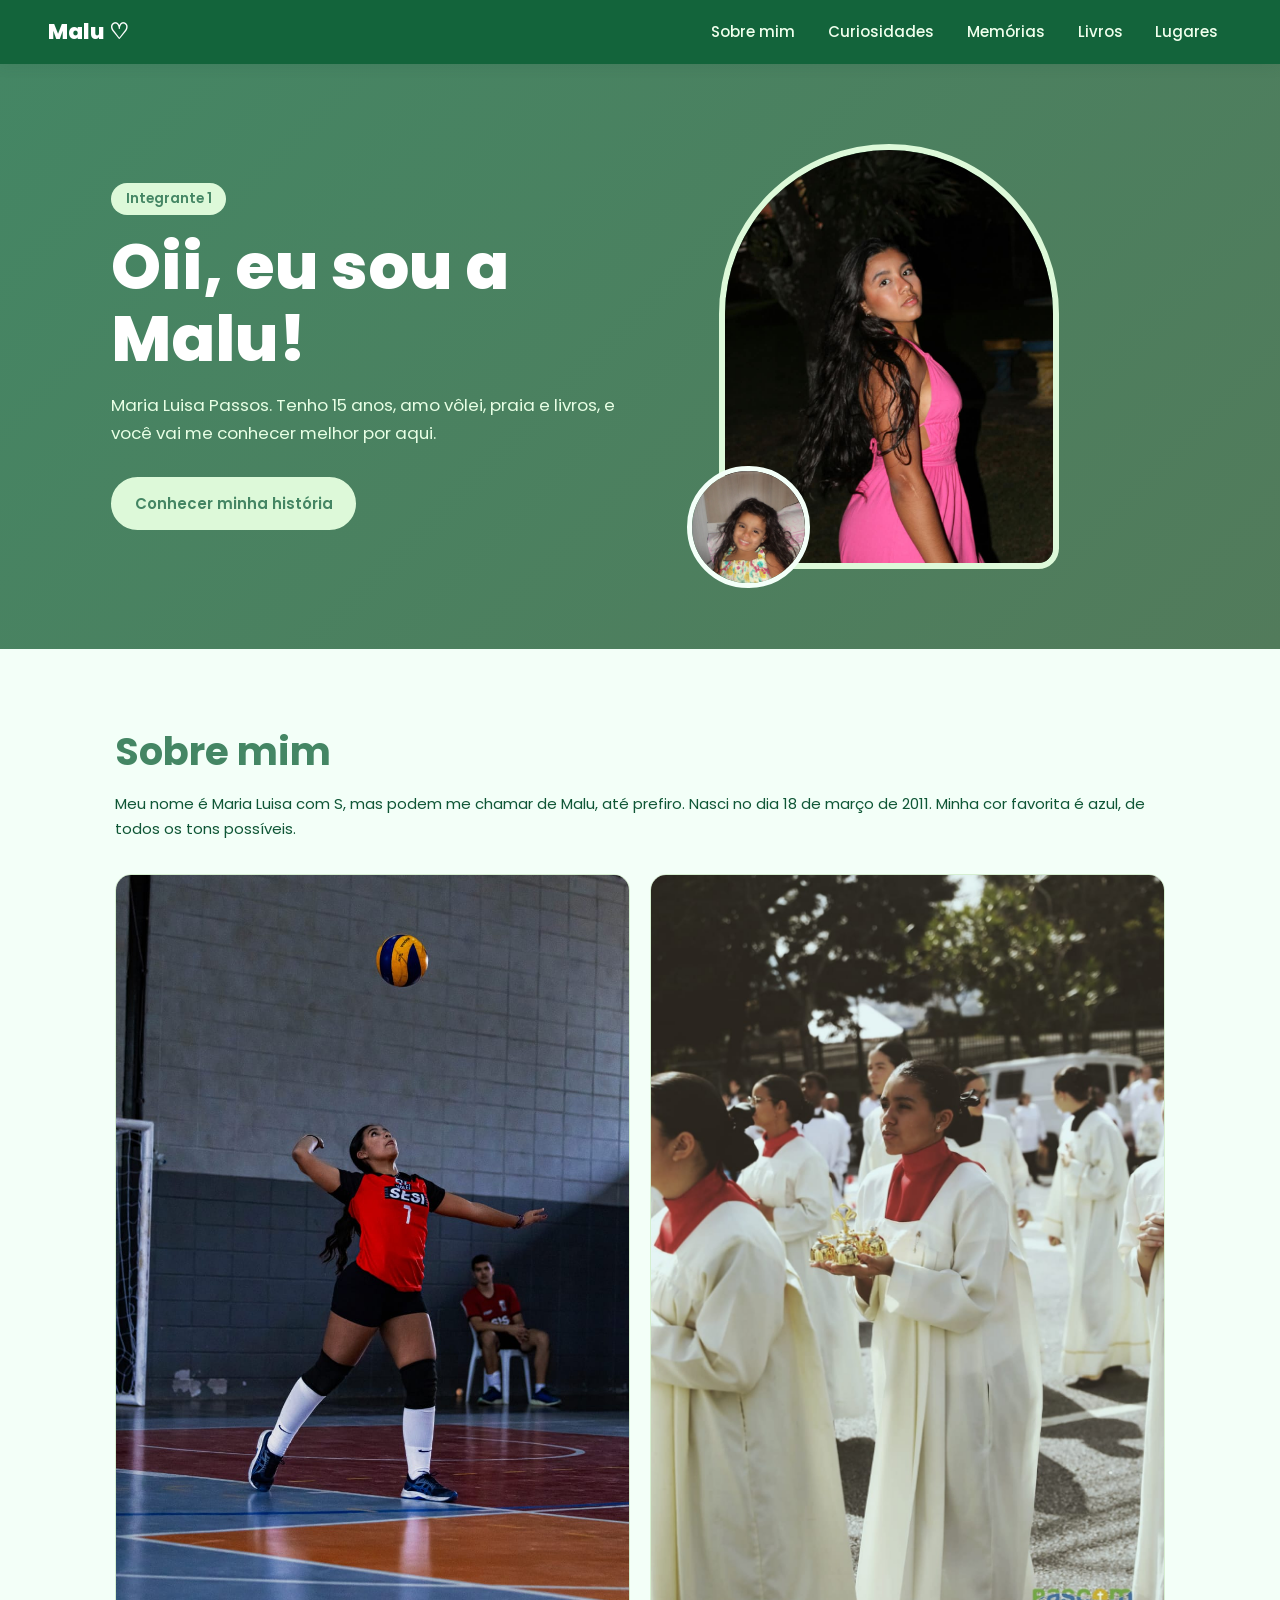
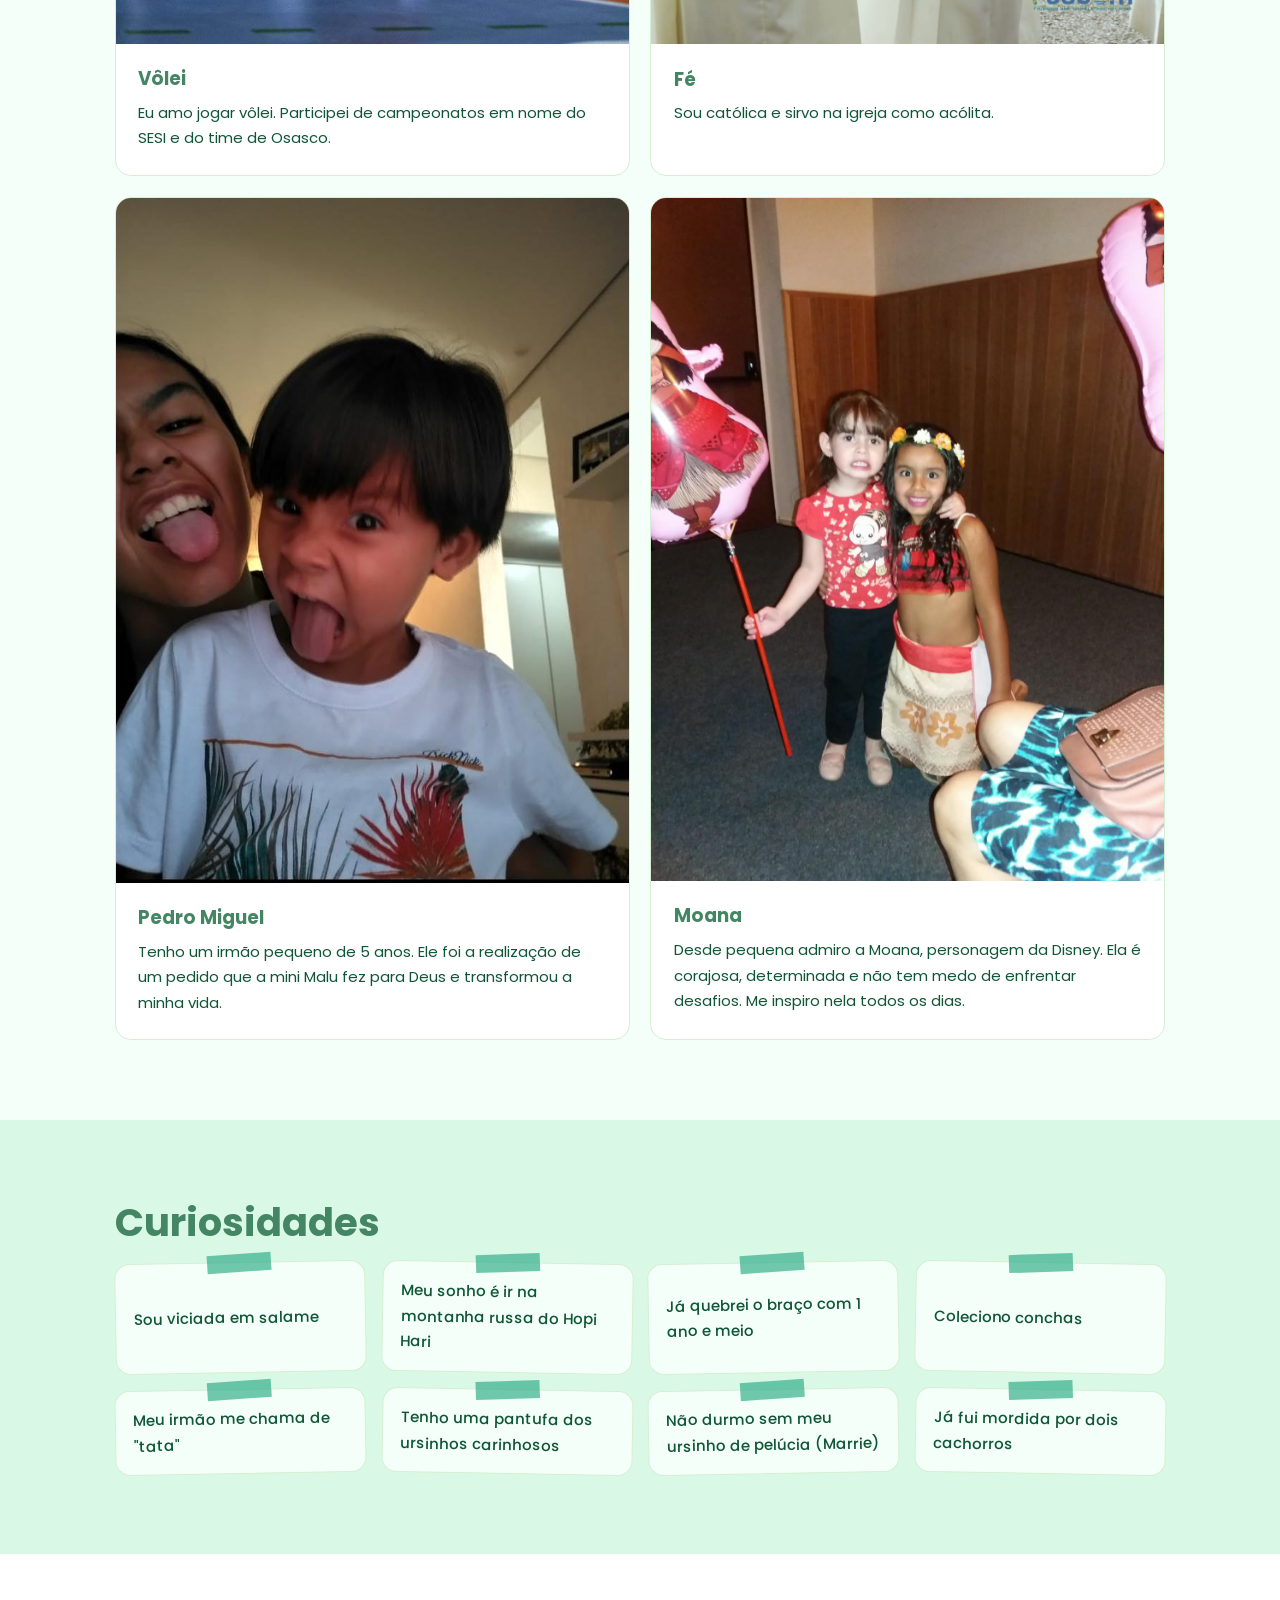
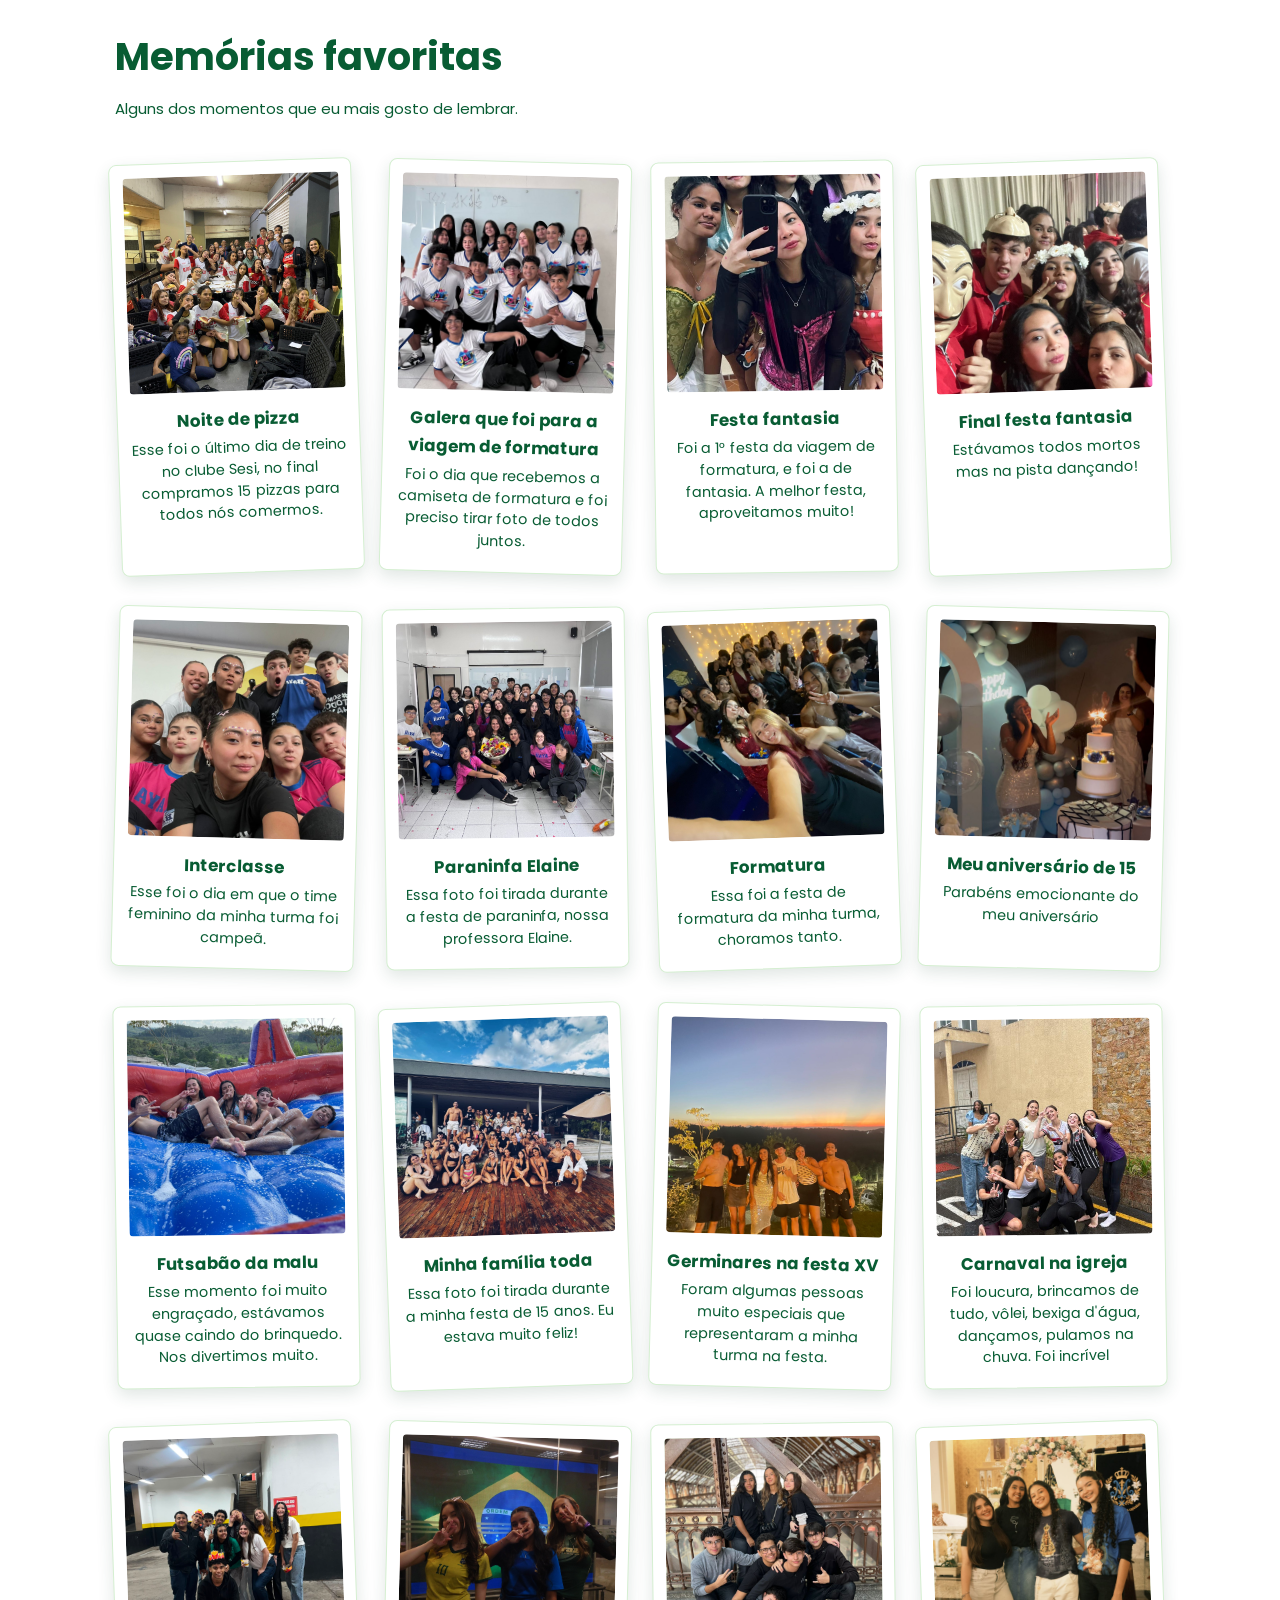
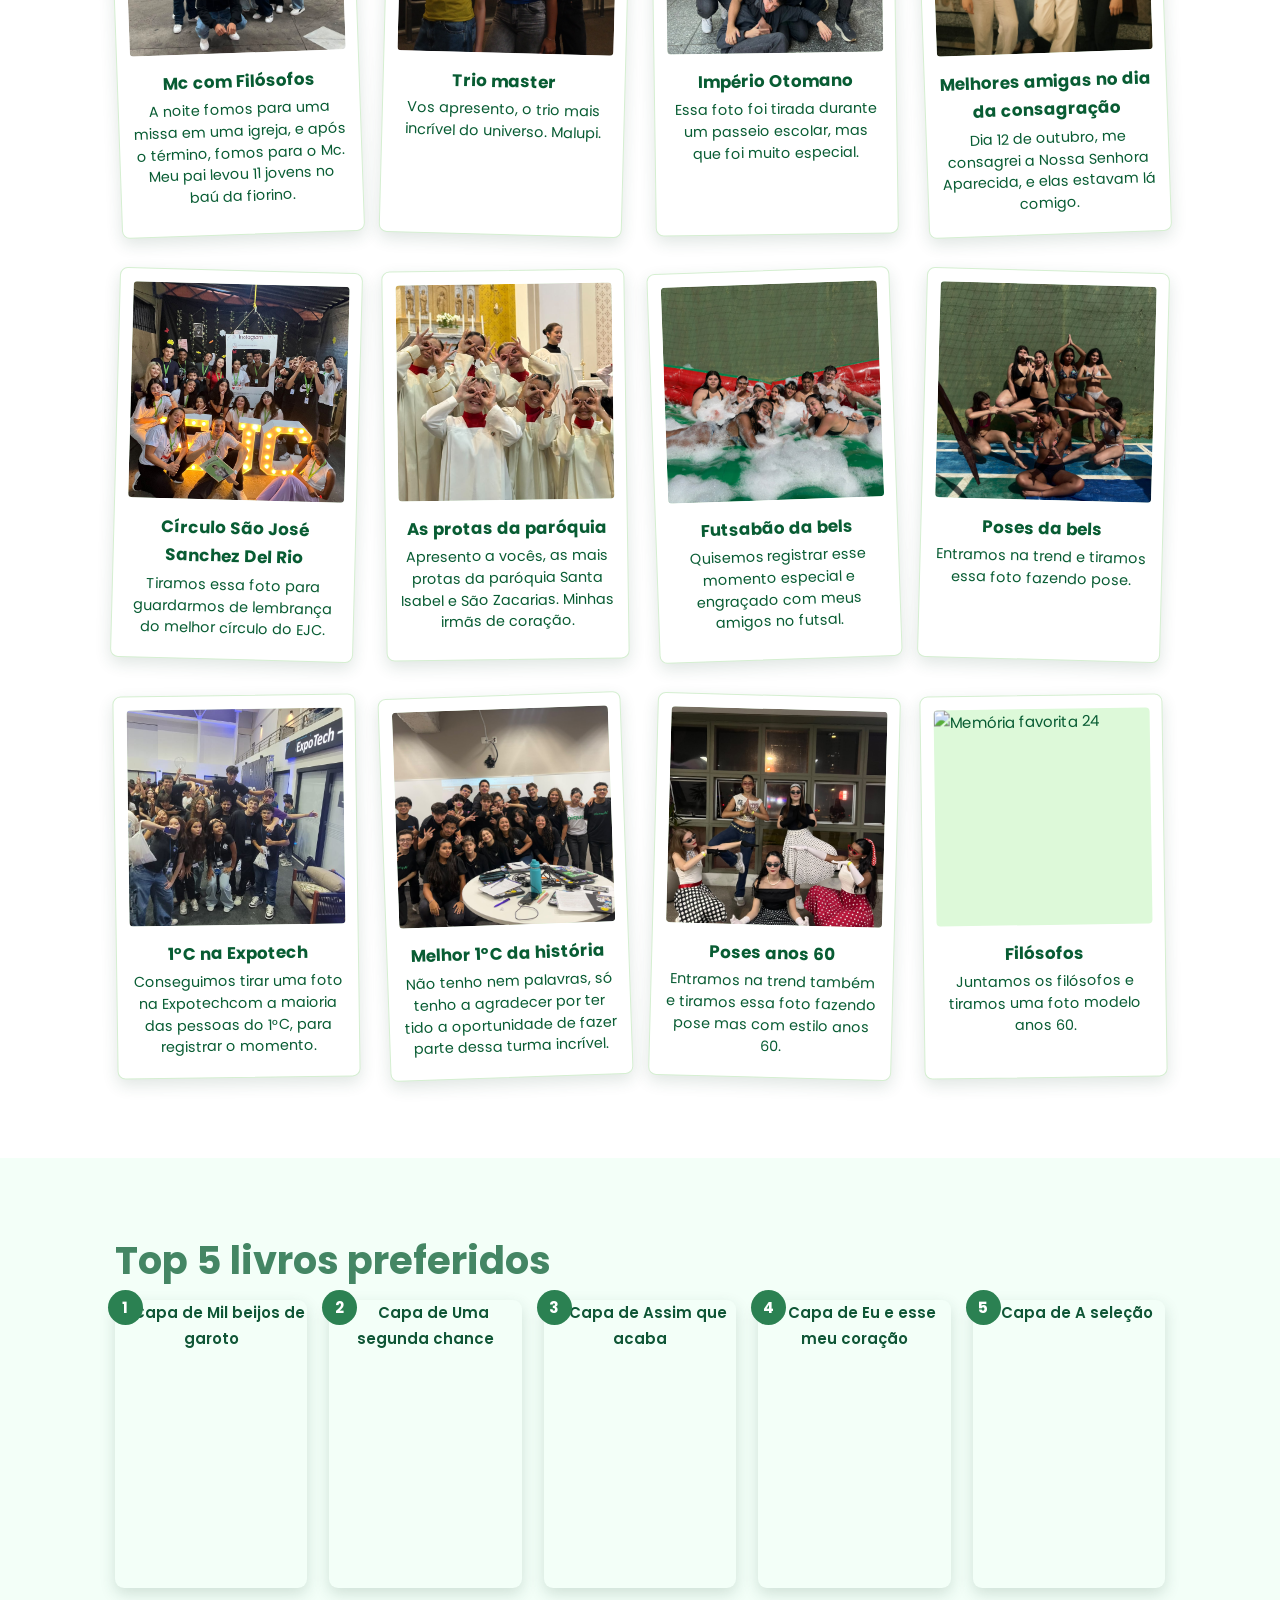
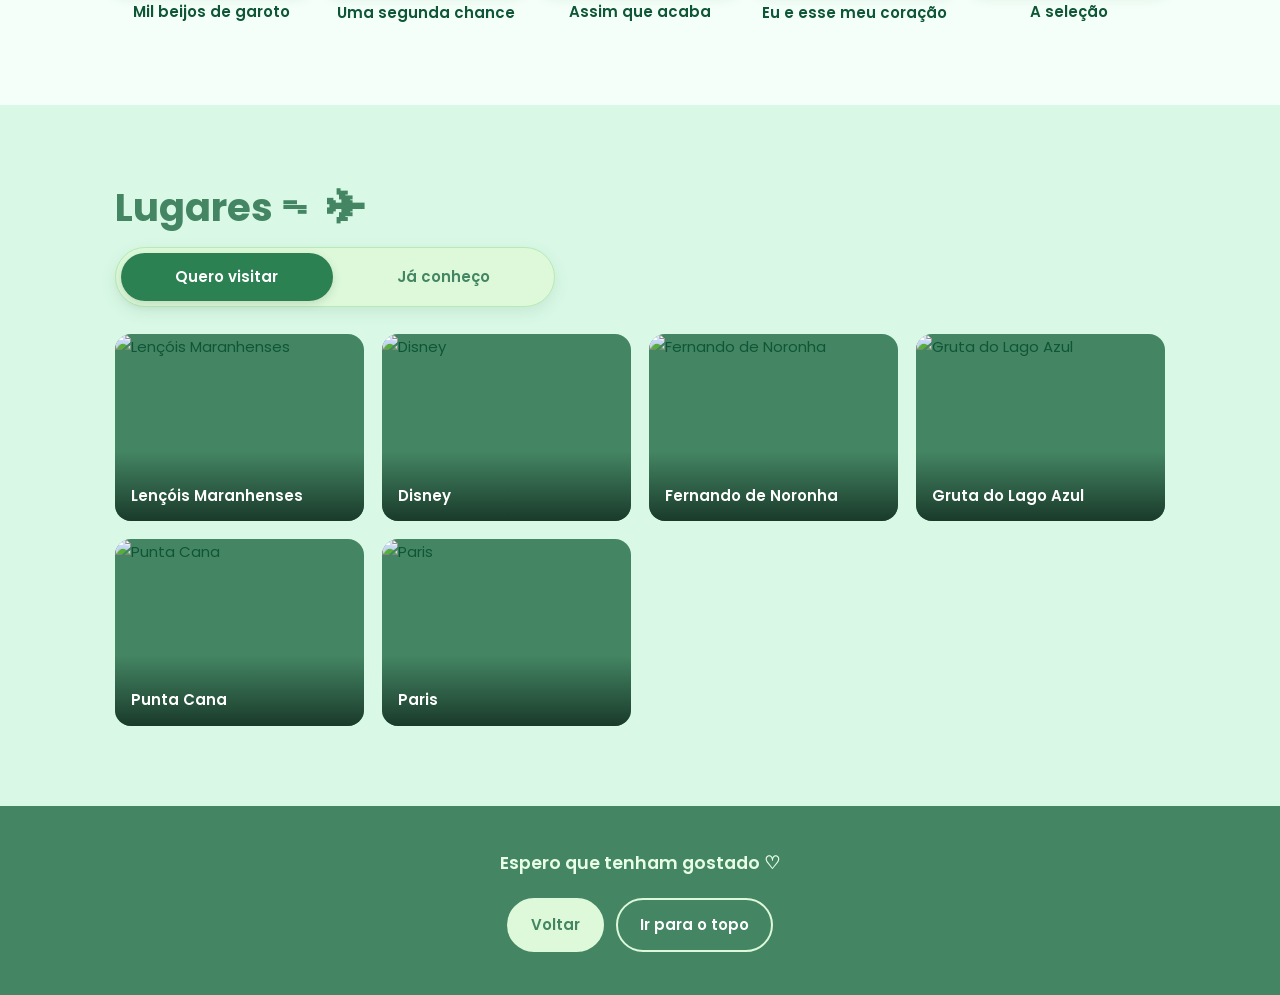
==== commit c5b2f8f4: "feat(finalizando_alteracoes)" ====
--- a/malu.html
+++ b/malu.html
@@ -30,7 +30,7 @@
 <section class="hero" id="inicio">
     <div class="hero-texto">
         <p class="selo">Integrante 1</p>
-        <h1>Oi, eu sou a Malu!</h1>
+        <h1>Oii, eu sou a Malu!</h1>
         <p class="lead">Maria Luisa Passos. Tenho 15 anos, amo vôlei, praia e livros, e você vai me conhecer melhor por aqui.</p>
         <div class="botoes">
             <a class="btn" href="#sobre">Conhecer minha história</a>
--- a/malu.css
+++ b/malu.css
@@ -324,6 +324,26 @@
     line-height: 1;
 }
 
+/* fitinha no topo de cada bilhete */
+.curiosidades li::before {
+    content: "";
+    position: absolute;
+    top: -9px;
+    left: 50%;
+    width: 64px;
+    height: 18px;
+    margin-left: -32px;
+    background: rgba(42, 170, 132, 0.65);
+    transform: rotate(-3deg);
+}
+
+.curiosidades li:nth-child(odd)  { transform: rotate(-1deg); }
+.curiosidades li:nth-child(even) { transform: rotate(1deg); }
+
+.curiosidades li:hover {
+    transform: rotate(0) translateY(-3px);
+}
+
 /* Memórias favoritas - página da Malu (mesmas cores do malu.css) */
 
 .memorias {
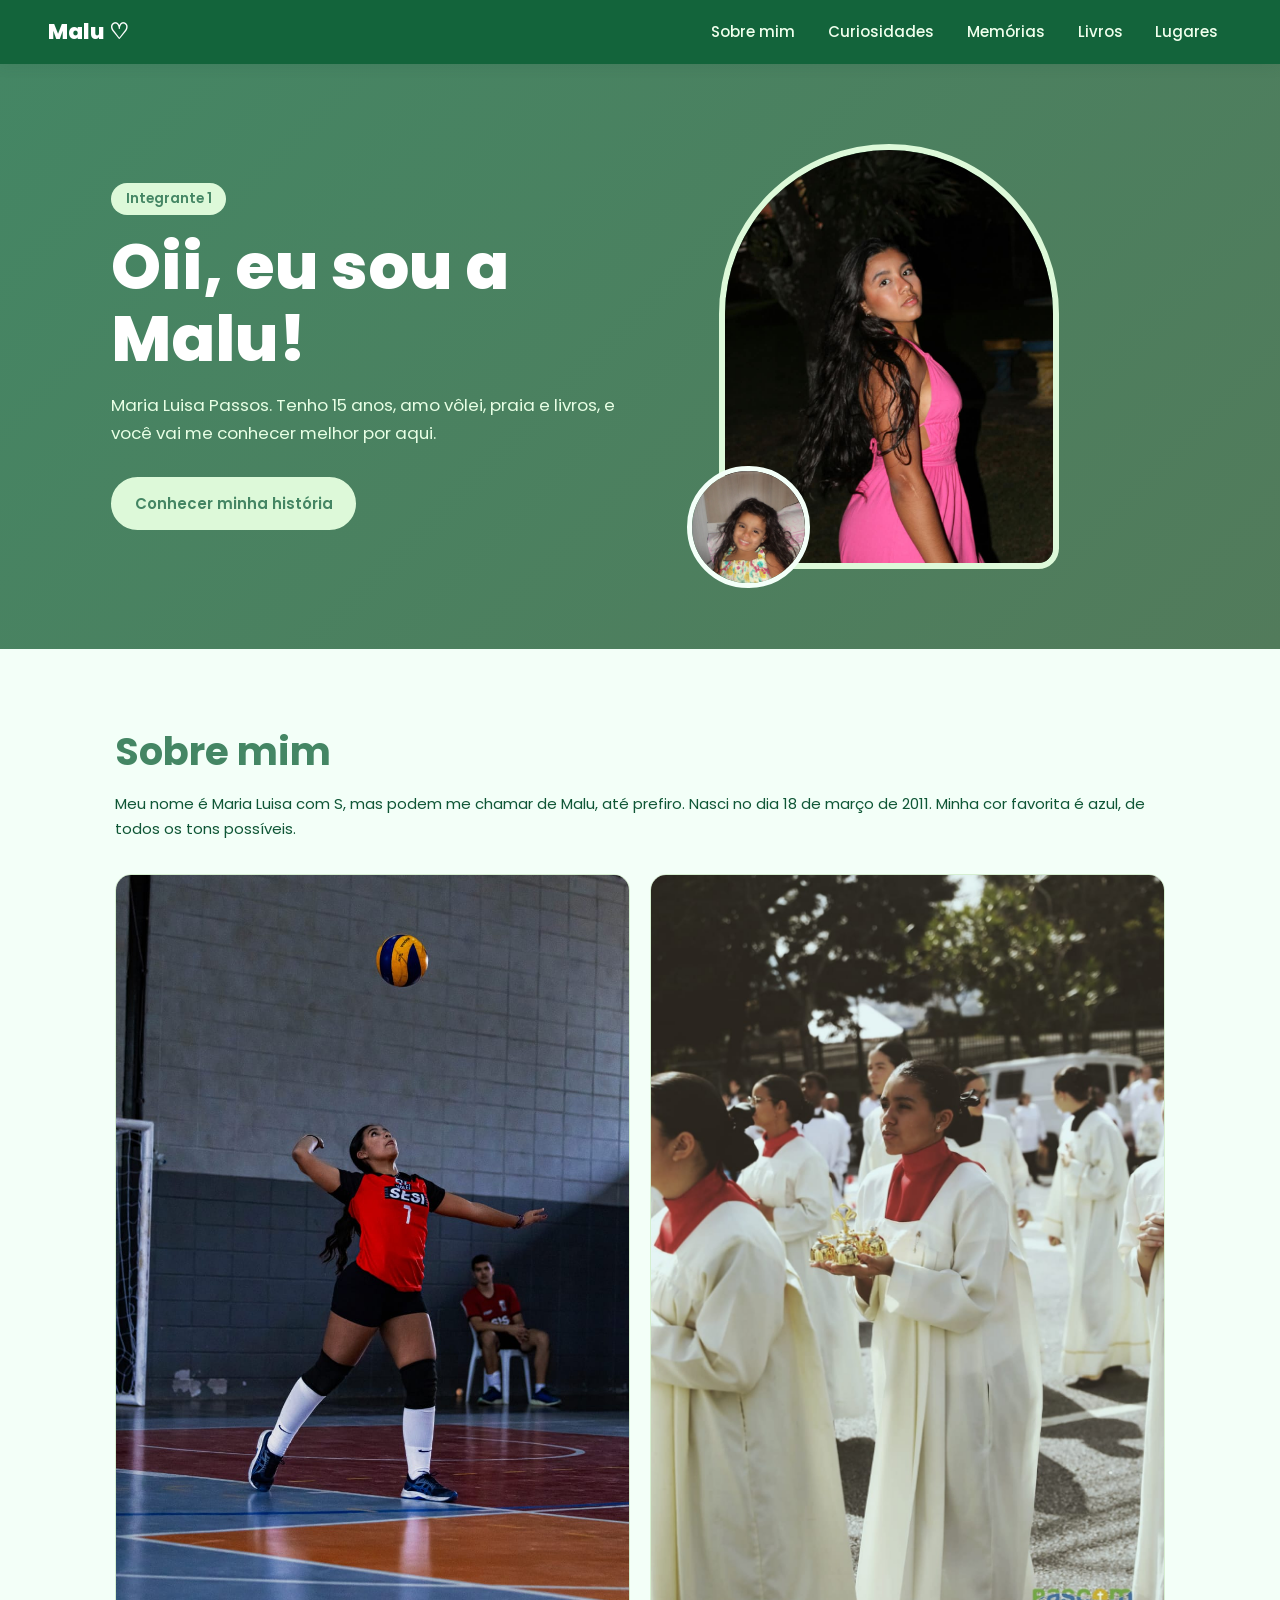
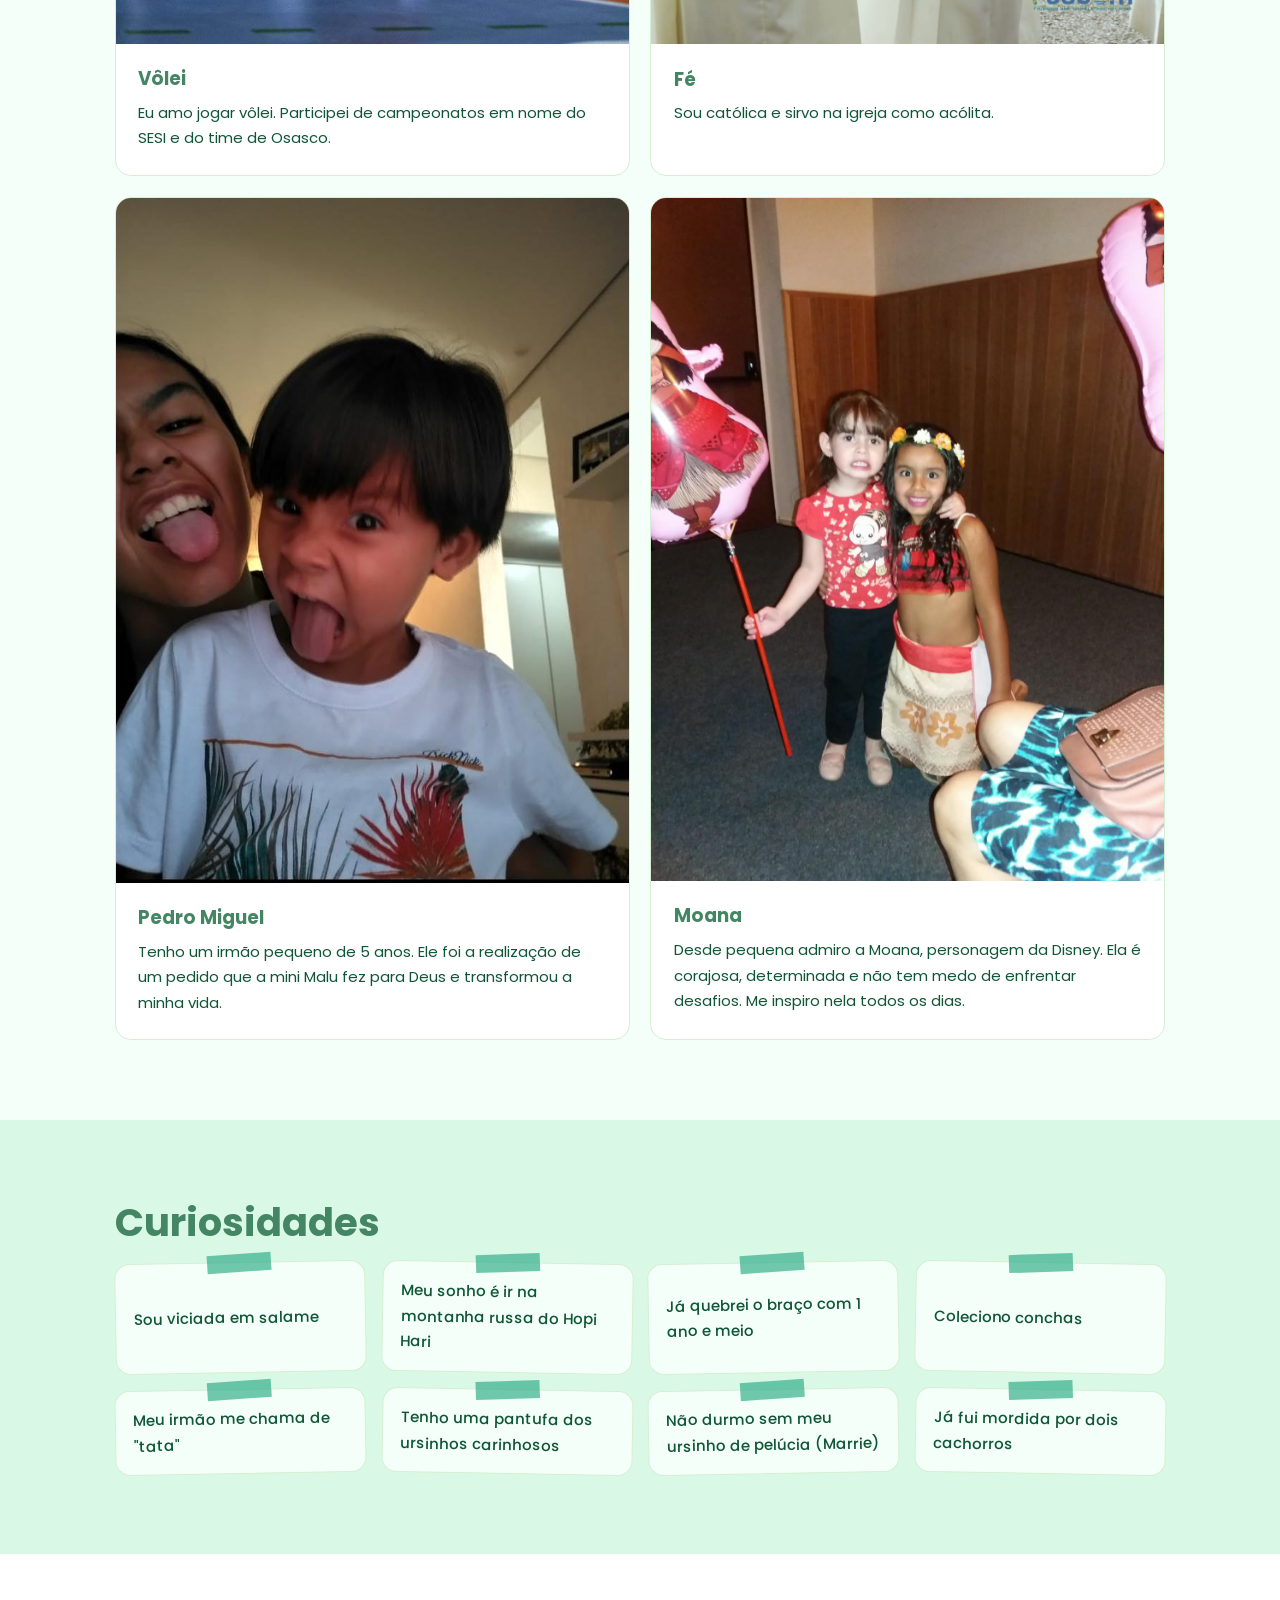
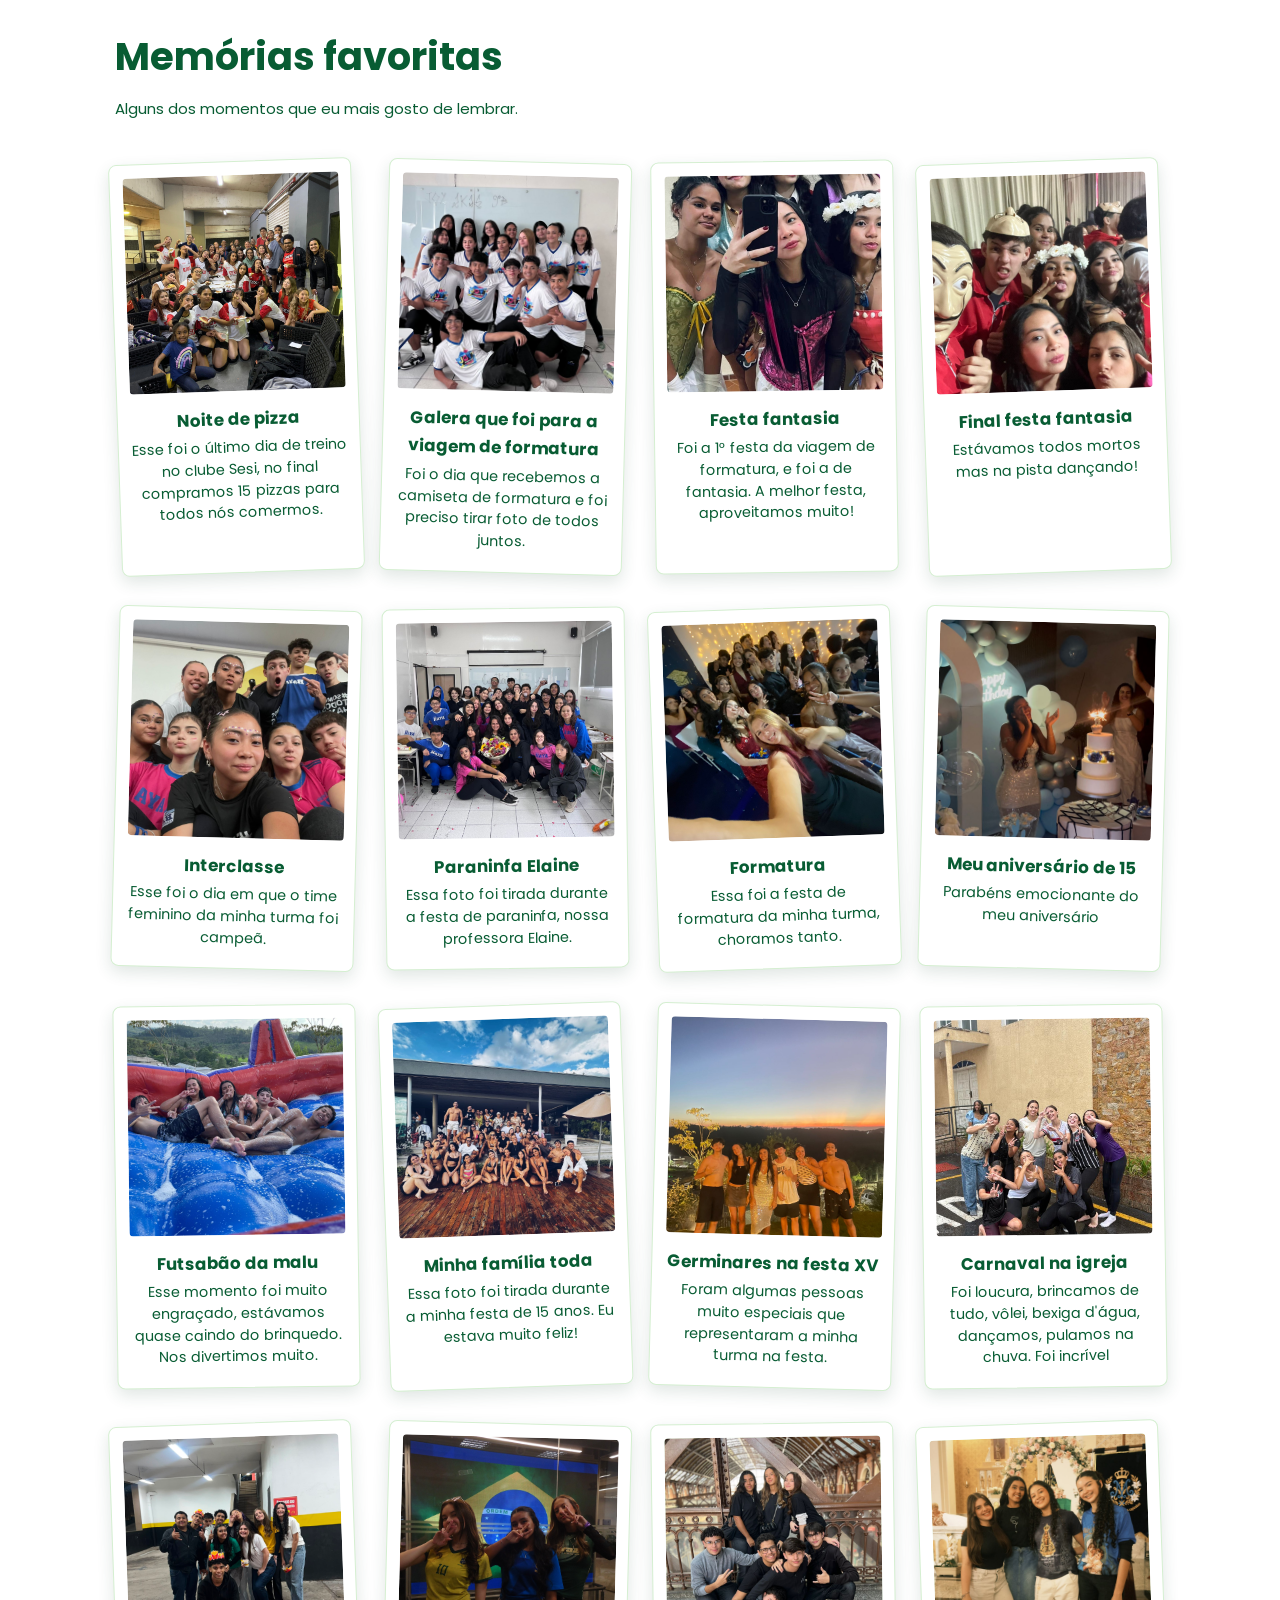
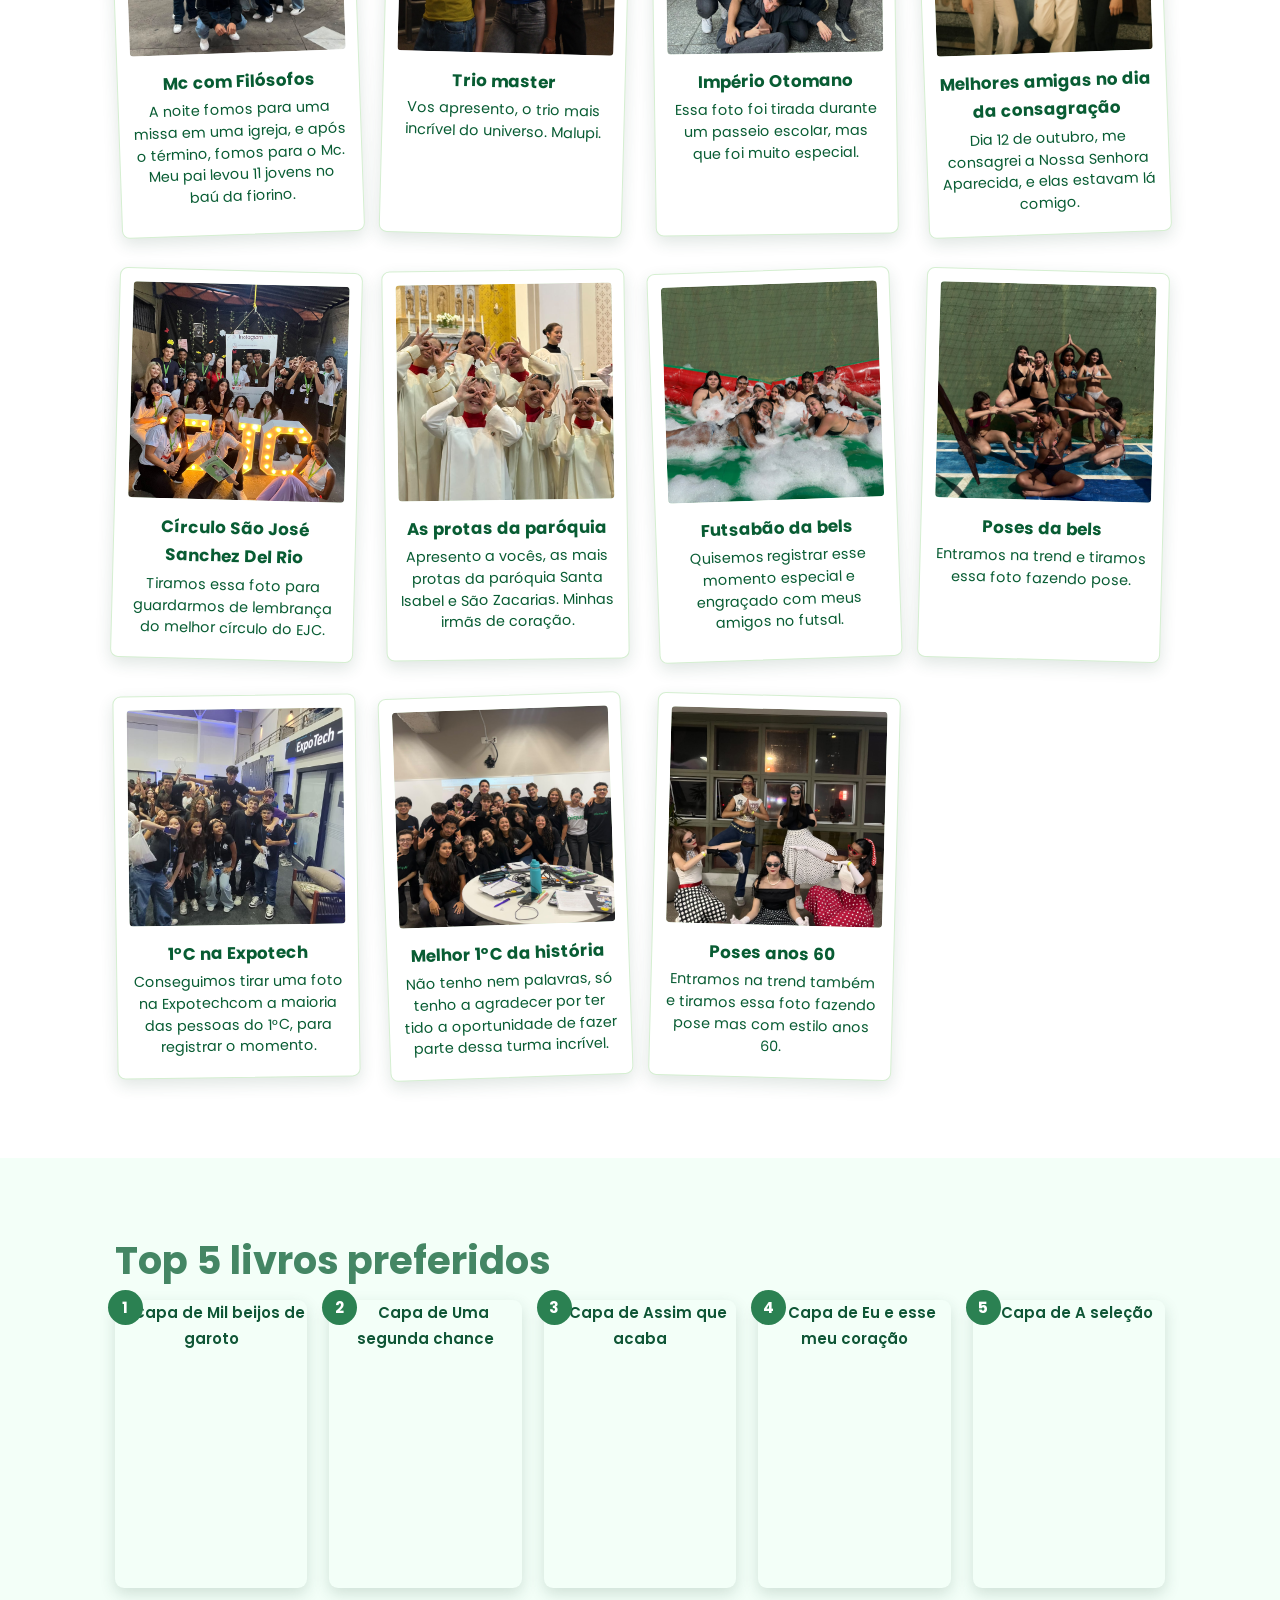
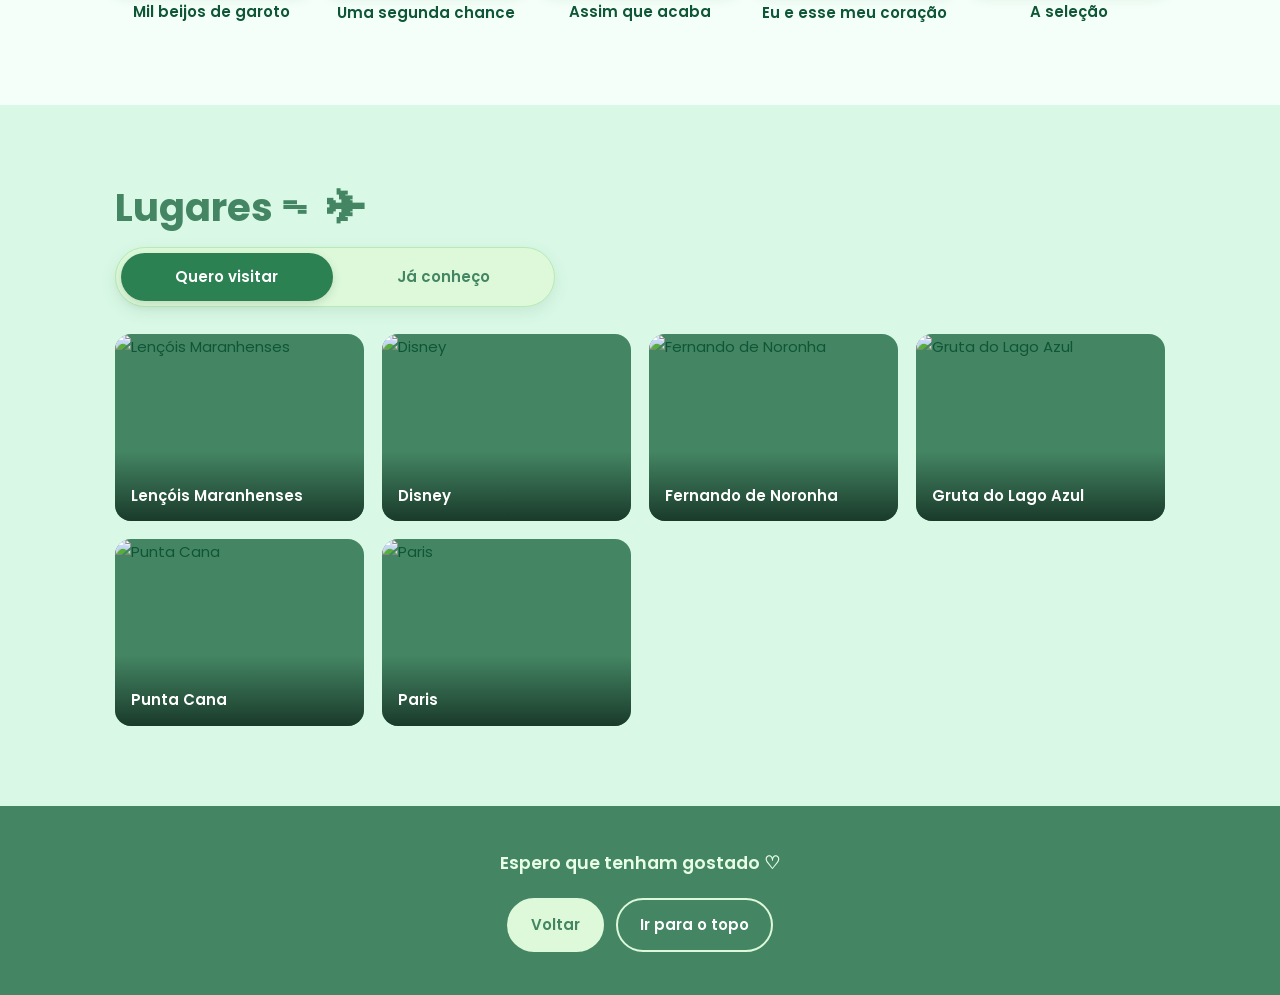
==== commit 77496966: "feat(paginas_prontas)" ====
--- a/malu.html
+++ b/malu.html
@@ -287,14 +287,6 @@
           <p>Entramos na trend também e tiramos essa foto fazendo pose mas com estilo anos 60.</p>
         </figcaption>
       </figure>
-
-      <figure class="polaroid">
-        <img src="imagens_malu/filosofos.jpeg" alt="Memória favorita 24" loading="lazy"/>
-        <figcaption>
-          <h3>Filósofos</h3>
-          <p>Juntamos os filósofos e tiramos uma foto modelo anos 60.</p>
-        </figcaption>
-      </figure>
     </div>
   </section>
 
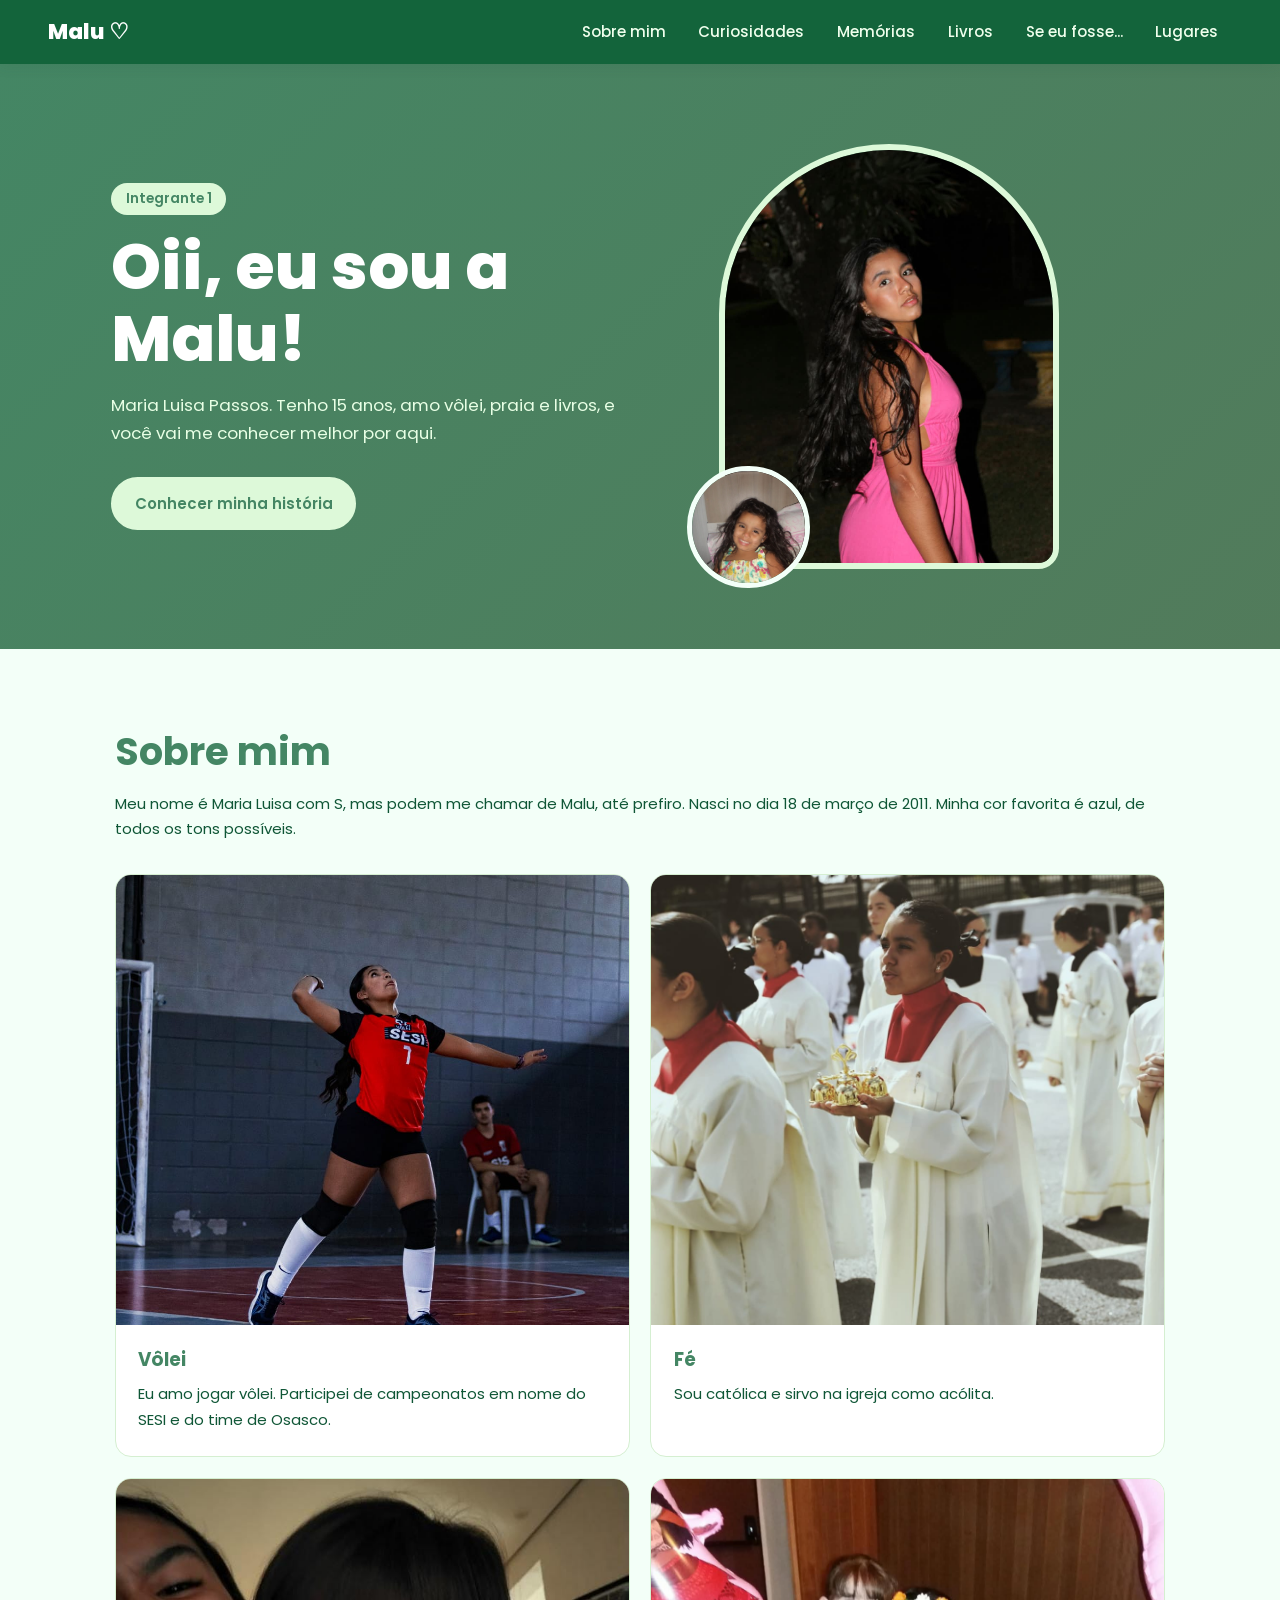
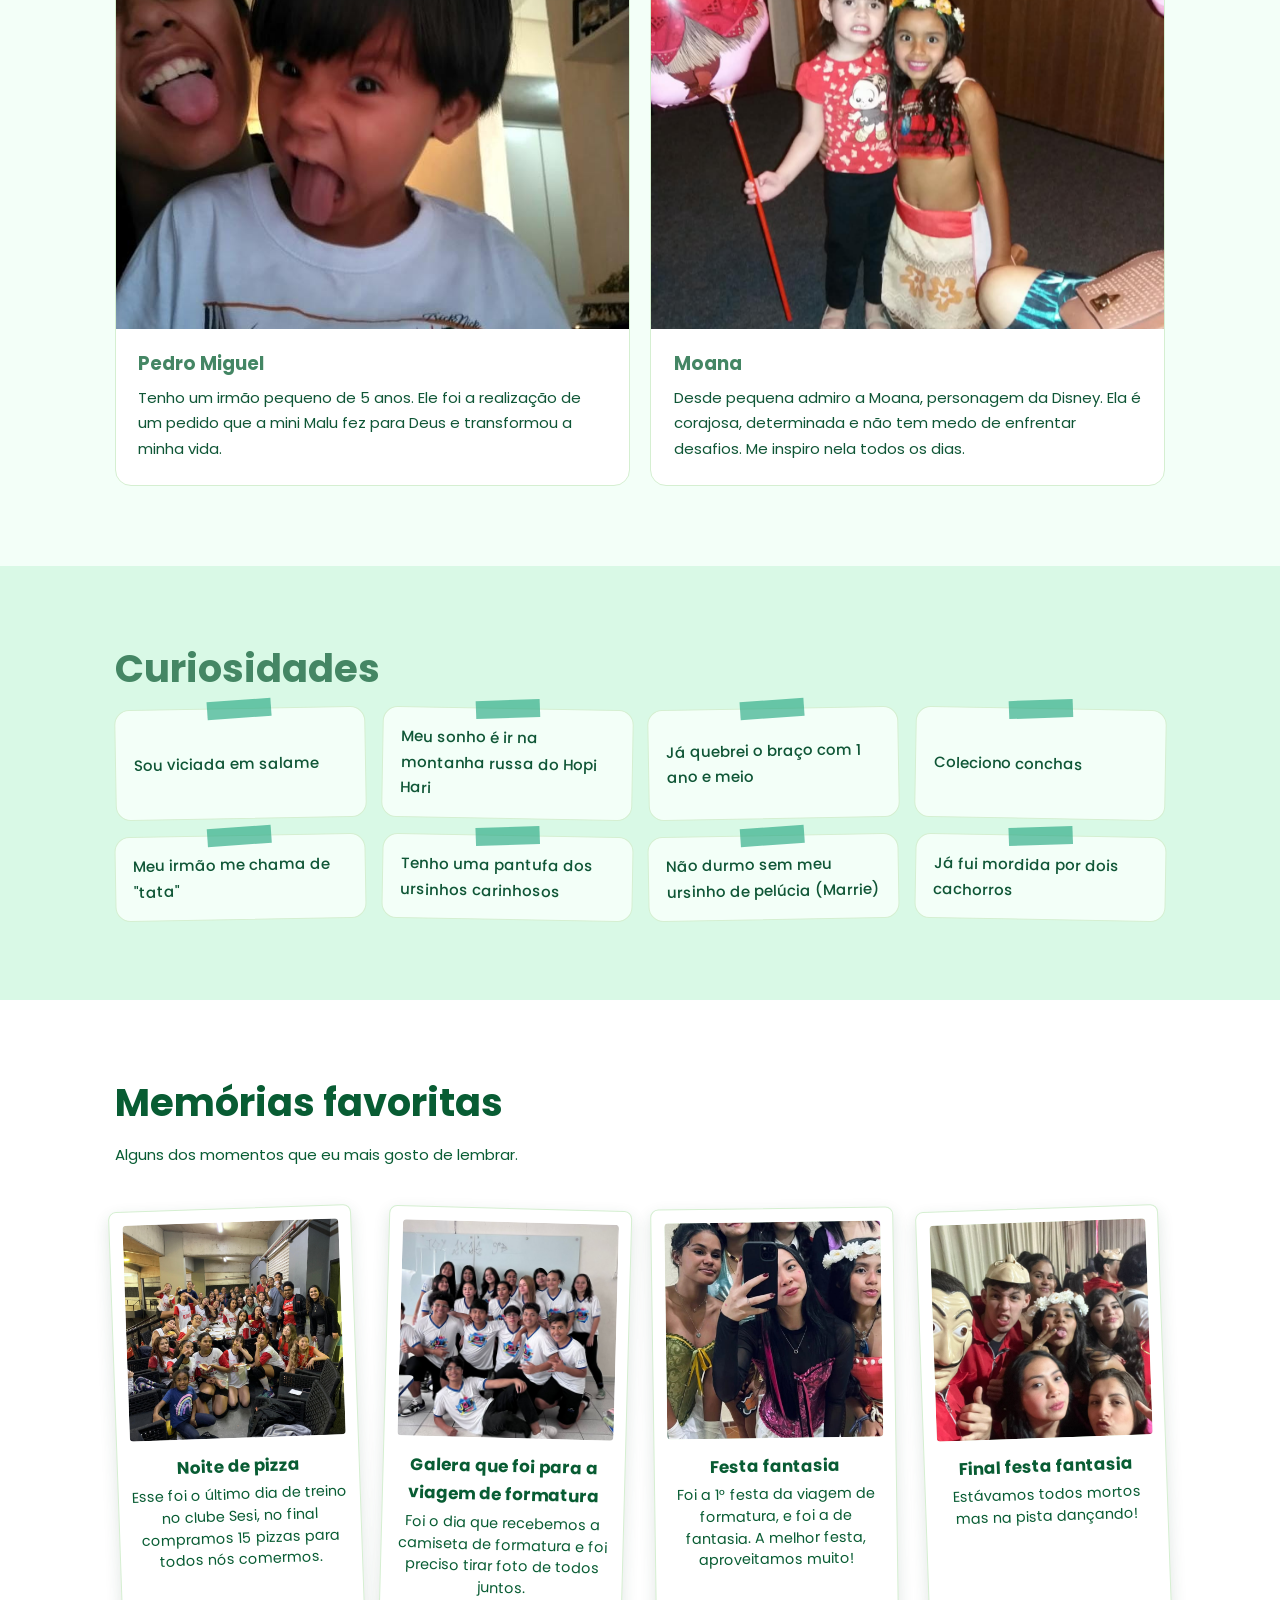
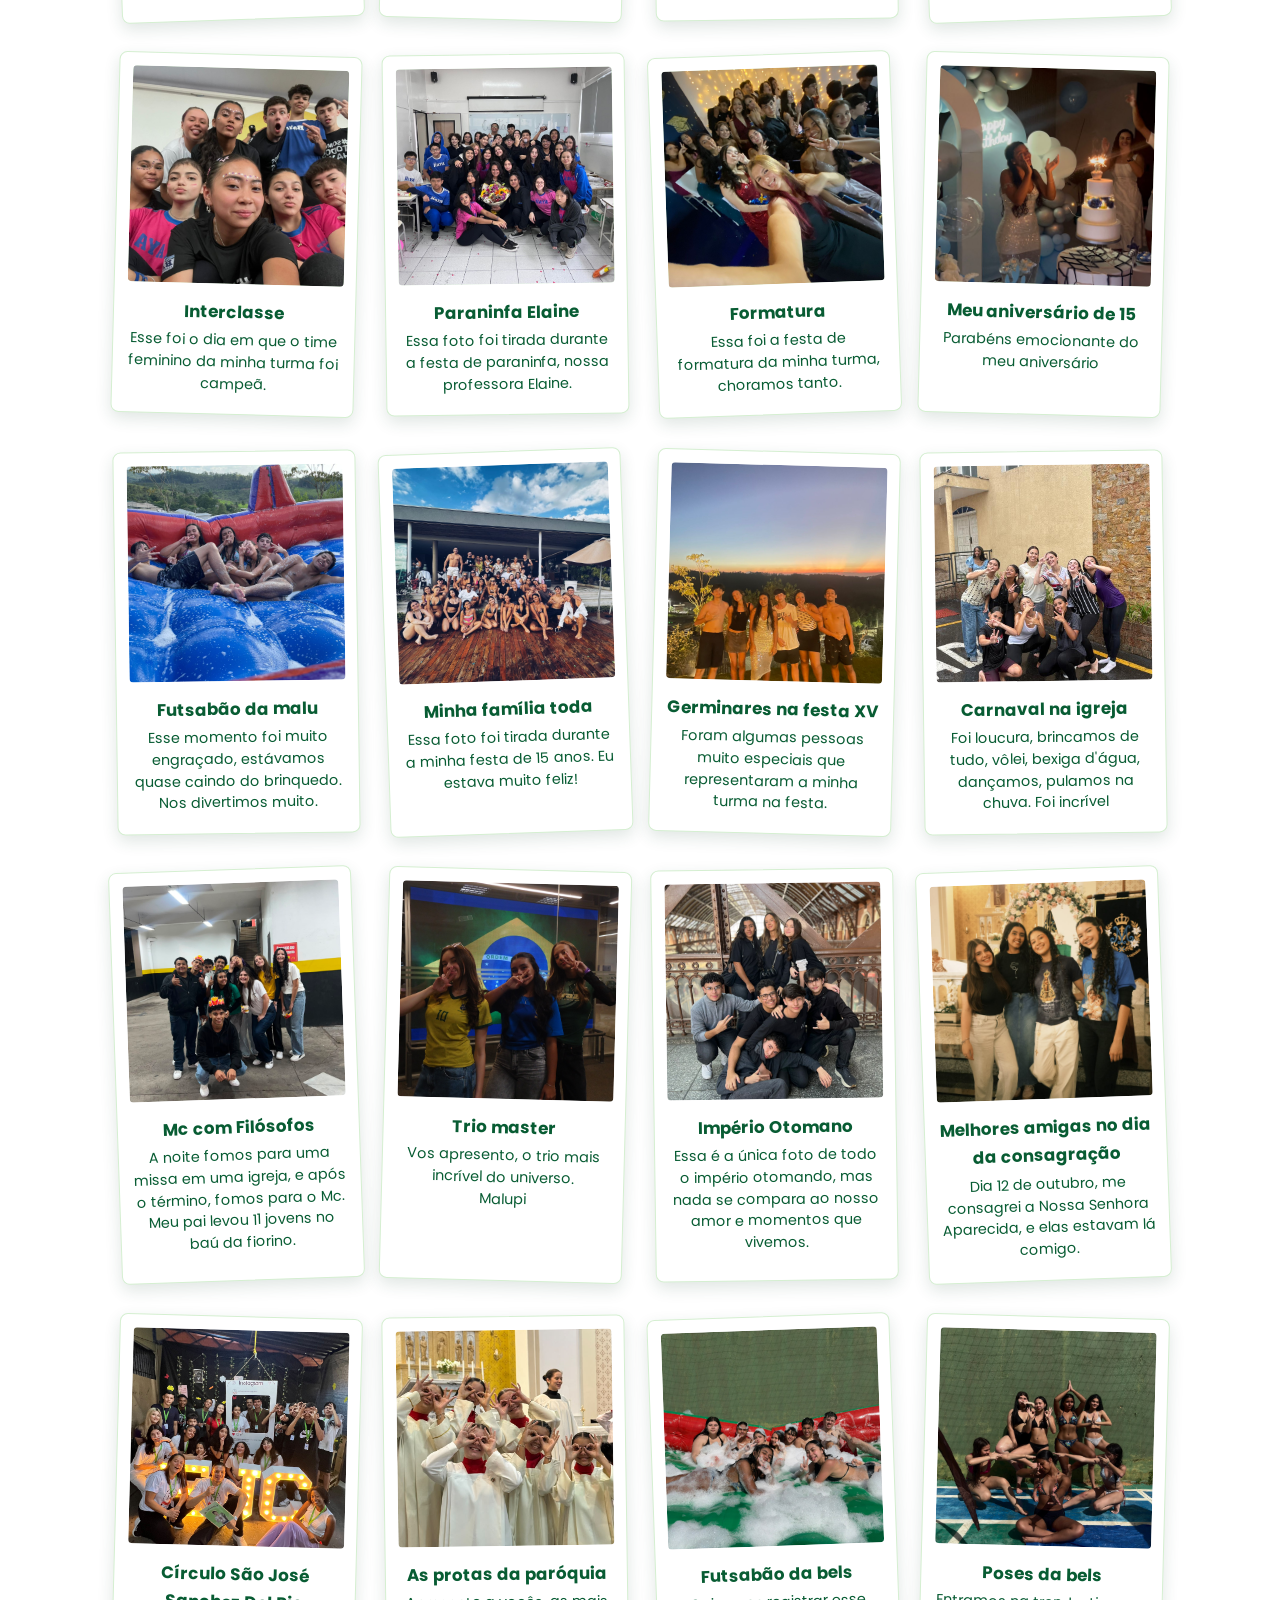
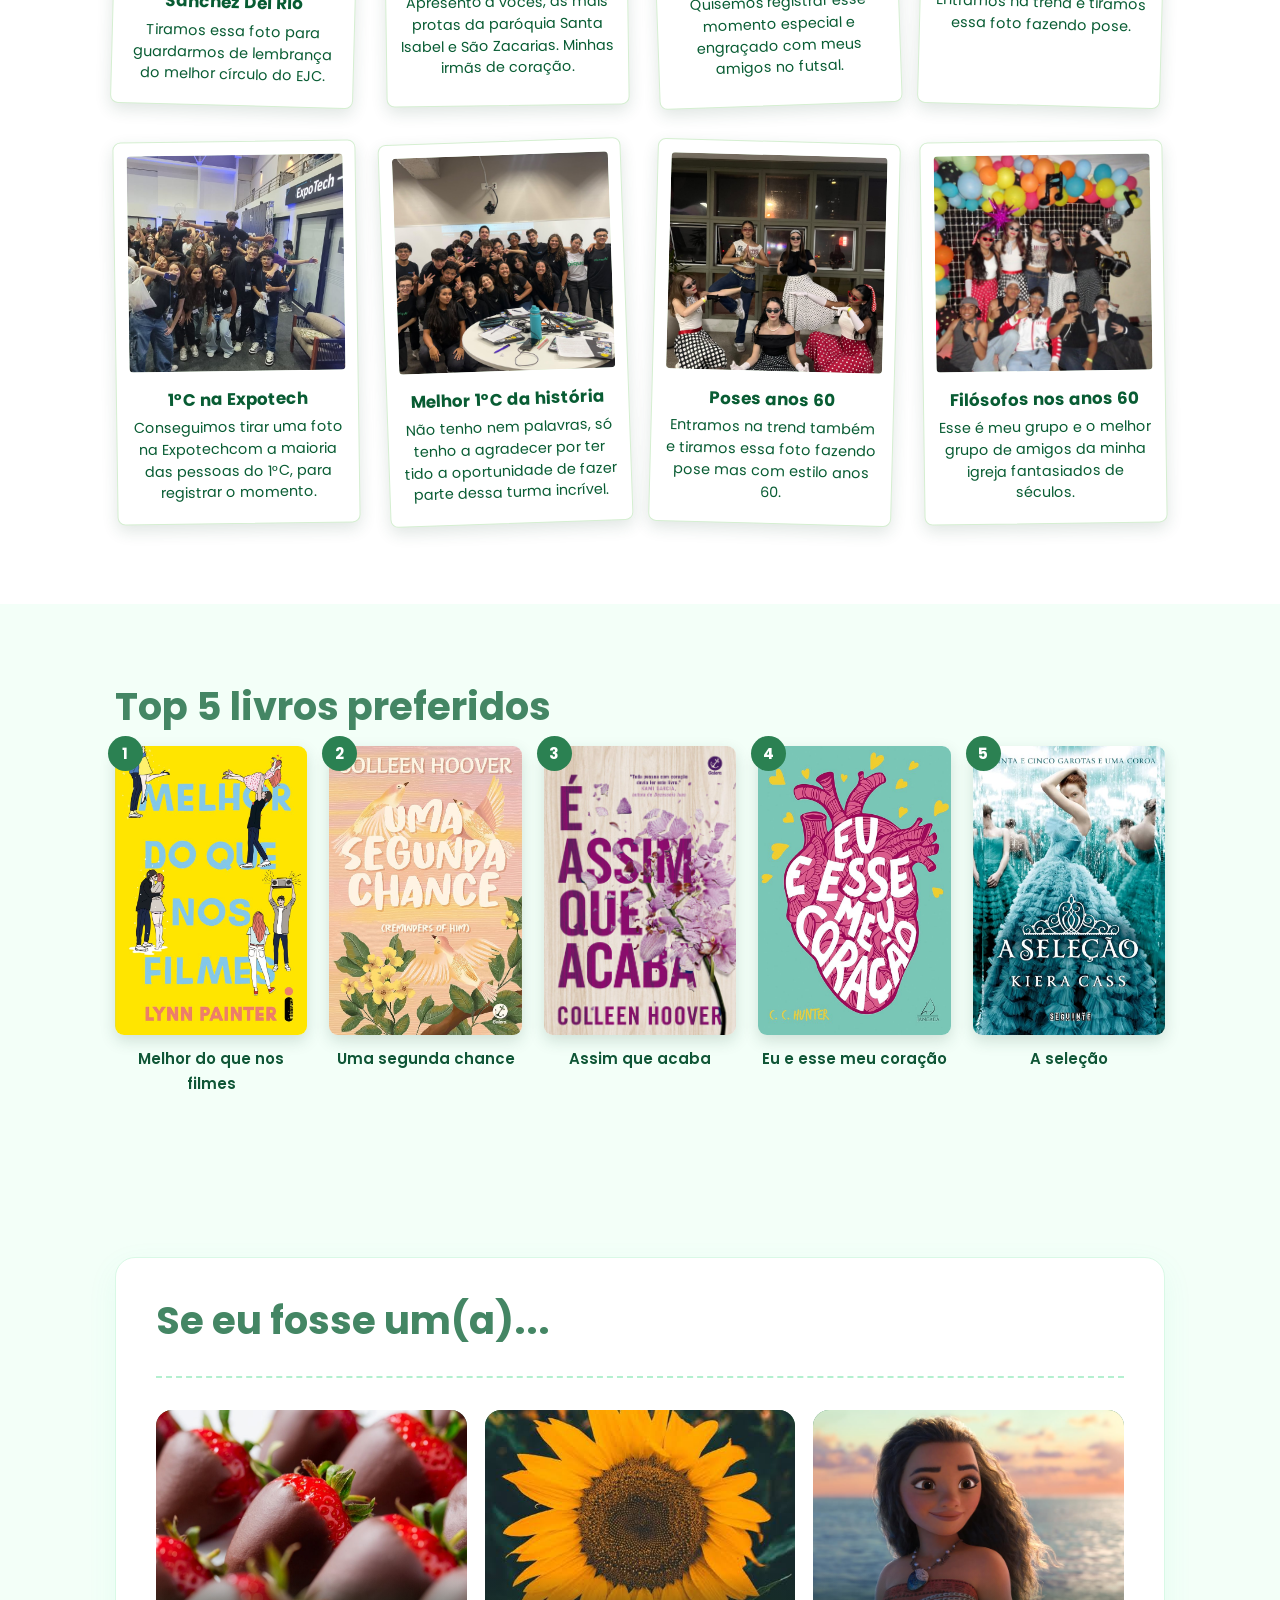
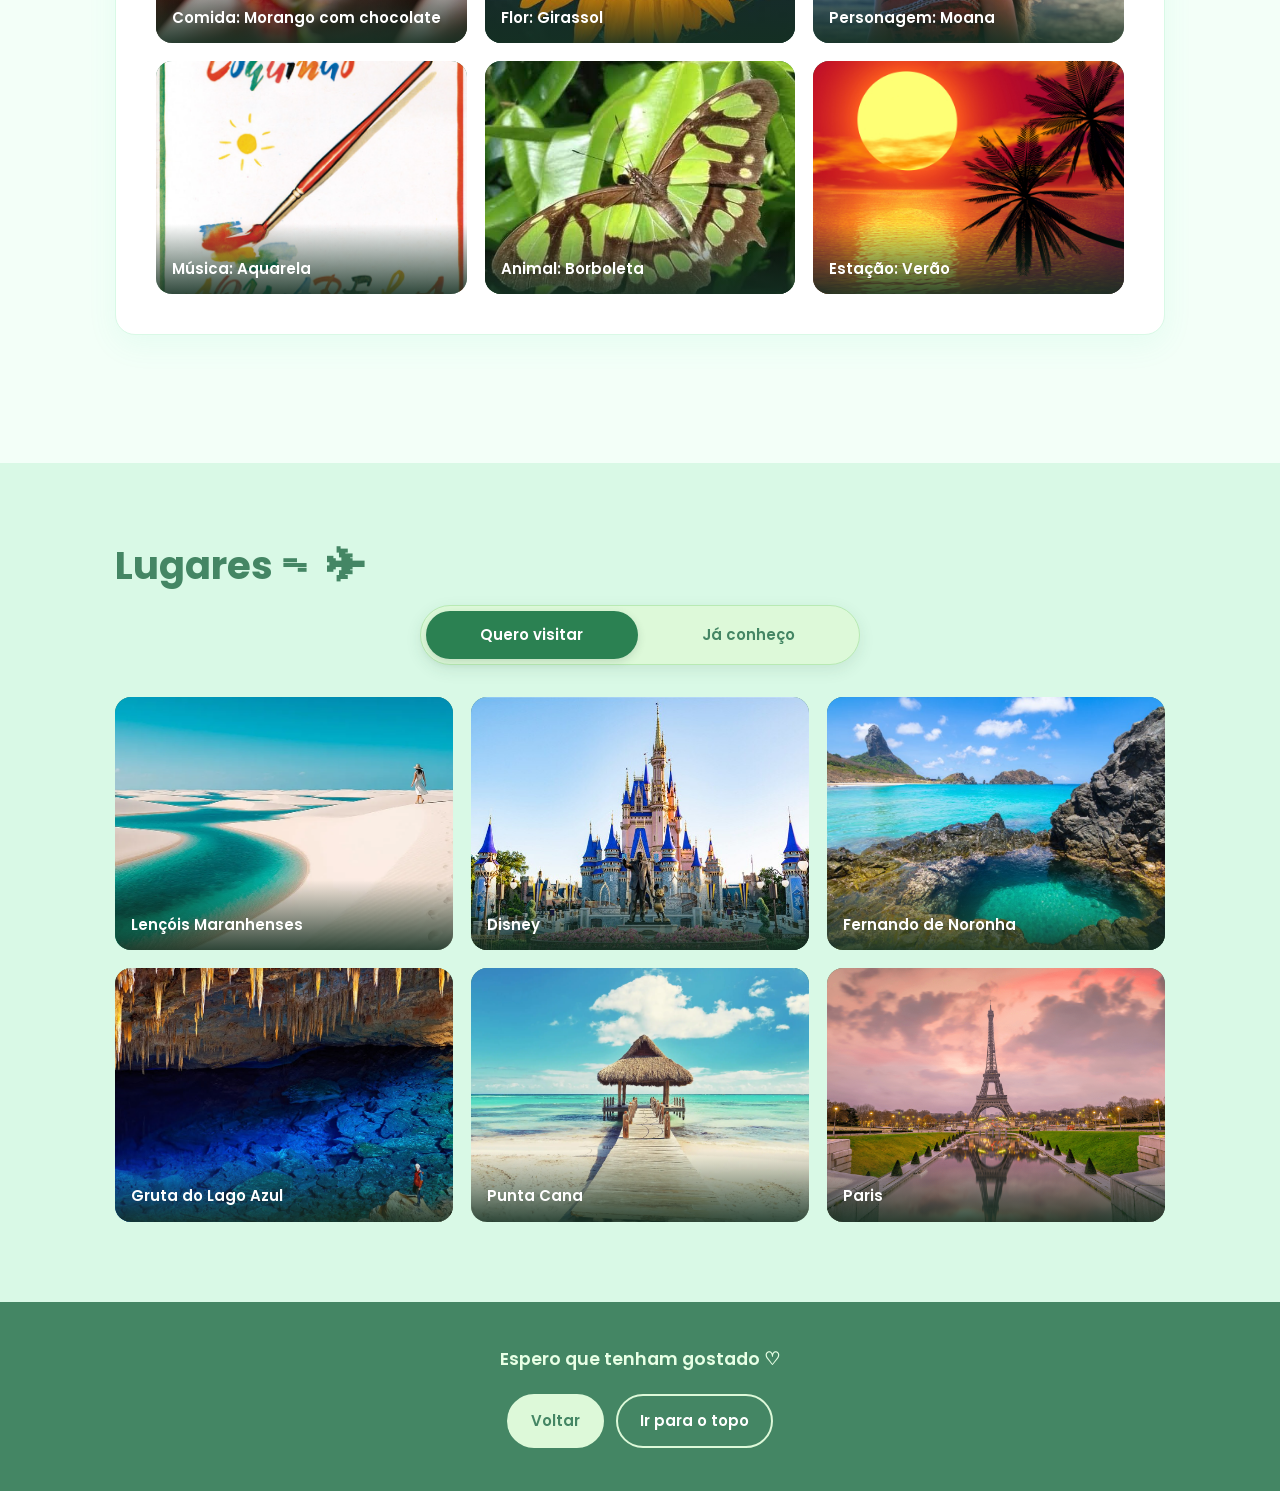
==== commit f4230c90: "feat(ajeitando_imagens)" ====
--- a/malu.html
+++ b/malu.html
@@ -20,6 +20,7 @@
         <a href="#curiosidades">Curiosidades</a>
         <a href="#memorias">Memórias</a>
         <a href="#livros">Livros</a>
+        <a href="#se-fosse">Se eu fosse...</a>
         <a href="#lugares">Lugares</a>
     </nav>
 </header>
@@ -212,7 +213,7 @@
         <img src="imagens_malu/malupi_brasil.jpeg" alt="Memória favorita 14" loading="lazy"/>
         <figcaption>
           <h3>Trio master</h3>
-          <p>Vos apresento, o trio mais incrível do universo. Malupi.</p>
+          <p>Vos apresento, o trio mais incrível do universo. <br>Malupi</p>
         </figcaption>
       </figure>
 
@@ -220,7 +221,7 @@
         <img src="imagens_malu/otomano.jpeg" alt="Memória favorita 15" loading="lazy"/>
         <figcaption>
           <h3>Império Otomano</h3>
-          <p>Essa foto foi tirada durante um passeio escolar, mas que foi muito especial.</p>
+          <p>Essa é a única foto de todo o império otomando, mas nada se compara ao nosso amor e momentos que vivemos.</p>
         </figcaption>
       </figure>
 
@@ -285,6 +286,14 @@
         <figcaption>
           <h3>Poses anos 60</h3>
           <p>Entramos na trend também e tiramos essa foto fazendo pose mas com estilo anos 60.</p>
+        </figcaption>
+      </figure>
+
+      <figure class="polaroid">
+        <img src="imagens_malu/filosofos.jpeg" alt="Memória favorita 24" loading="lazy"/>
+        <figcaption>
+          <h3>Filósofos nos anos 60</h3>
+          <p>Esse é meu grupo e o melhor grupo de amigos da minha igreja fantasiados de séculos.</p>
         </figcaption>
       </figure>
     </div>
@@ -296,35 +305,74 @@
     <ol class="livros">
         <li>
             <a href="https://www.amazon.com.br/Melhor-do-que-nos-filmes/dp/6555607289/ref=sr_1_1?adgrpid=85286193070&dib=eyJ2IjoiMSJ9.fjOUoCBE5btO_3jQP77PA2KdgjsUvTLyGxtLM4vMAZg00vnydSwwml6MgAngxVJd.DrEaYyWwOAJ24AuFwMWSKMVfGcdWci5IZpZ1jgQpxMw&dib_tag=se&hvadid=615911126597&hvdev=c&hvexpln=0&hvlocphy=9199069&hvnetw=g&hvocijid=5683671088158426228--&hvqmt=e&hvrand=5683671088158426228&hvtargid=kwd-2431394669452&hydadcr=1692_13535063&keywords=melhor+do+que+nos+filmes+amazon&mcid=80b00b45d76f3c9e90387bef465adc46&qid=1793062998&sr=8-1&ufe=app_do%3Aamzn1.fos.2fb4d624-b7be-441e-af6d-3c953cfae5bf" target="_blank" rel="noopener">
-                <img src="https://m.media-amazon.com/images/I/61y5iLUKS3L.jpg" alt="Capa de Mil beijos de garoto" loading="lazy"/>
-                <span>Mil beijos de garoto</span>
+                <img src="imagens_malu/melhor_do_que_nos_filmes.jpg" alt="Capa de Melhor do que nos filmes" loading="lazy"/>
+                <span>Melhor do que nos filmes</span>
             </a>
         </li>
         <li>
             <a href="https://www.amazon.com.br/Uma-segunda-chance-Colleen-Hoover-ebook/dp/B09ZK6M2NN" target="_blank" rel="noopener">
-                <img src="https://m.media-amazon.com/images/I/813WvRoZ0HL._UF1000,1000_QL80_.jpg" alt="Capa de Uma segunda chance" loading="lazy"/>
+                <img src="imagens_malu/segunda_chance.jpg" alt="Capa de Uma segunda chance" loading="lazy"/>
                 <span>Uma segunda chance</span>
             </a>
         </li>
         <li>
             <a href="https://www.amazon.com.br/Assim-que-Acaba-Colleen-Hoover/dp/8501112518" target="_blank" rel="noopener">
-                <img src="https://m.media-amazon.com/images/I/91r5G8RxqfL.jpg" alt="Capa de Assim que acaba" loading="lazy"/>
+                <img src="imagens_malu/assim_que_acaba.jpg" alt="Capa de Assim que acaba" loading="lazy"/>
                 <span>Assim que acaba</span>
             </a>
         </li>
         <li>
             <a href="https://www.amazon.com.br/Eu-esse-meu-cora%C3%A7%C3%A3o-Hunter/dp/8555391210" target="_blank" rel="noopener">
-                <img src="https://m.media-amazon.com/images/I/81w-GCfqtjL._AC_UF1000,1000_QL80_.jpg" alt="Capa de Eu e esse meu coração" loading="lazy"/>
+                <img src="imagens_malu/eu_e_esse_meu_coracao.jpg" alt="Capa de Eu e esse meu coração" loading="lazy"/>
                 <span>Eu e esse meu coração</span>
             </a>
         </li>
         <li>
             <a href="https://www.amazon.com.br/sele%C3%A7%C3%A3o-Kiera-Cass/dp/8565765016" target="_blank" rel="noopener">
-                <img src="https://m.media-amazon.com/images/I/81ql6xkkliL._AC_UF1000,1000_QL80_.jpg" alt="Capa de A seleção" loading="lazy"/>
+                <img src="imagens_malu/a_selecao.jpg" alt="Capa de A seleção" loading="lazy"/>
                 <span>A seleção</span>
             </a>
         </li>
     </ol>
+</section>
+
+<!-- SE EU FOSSE... -->
+  <section id="se-fosse">
+        <div class="container">
+            <div class="bloco-conteudo">
+                <div class="bloco-header">
+                    <h2>Se eu fosse um(a)...</h2>
+                </div>
+               
+                <div class="painel grid-ativo">
+                    <a class="lugar" href="#se-fosse">
+                        <img class="lugar-img-placeholder" src="imagens_malu/morango.jpg" alt="Morango">
+                        <span>Comida: Morango com chocolate</span>
+                    </a>
+                    <a class="lugar" href="#se-fosse">
+                        <img class="lugar-img-placeholder" src="imagens_malu/girassol.jpg" alt="Girassol">
+                        <span>Flor: Girassol</span>
+                    </a>
+                    <a class="lugar" href="#se-fosse">
+                        <img class="lugar-img-placeholder" src="imagens_malu/moana.webp" alt="Moana">
+                        <span>Personagem: Moana</span>
+                    </a>
+                    <a class="lugar" href="#se-fosse">
+                        <img class="lugar-img-placeholder" src="imagens_malu/aquarela.jpg" alt="Aquarela">
+                        <span>Música: Aquarela</span>
+                    </a>
+                    <a class="lugar" href="#se-fosse">
+                        <img class="lugar-img-placeholder" src="imagens_malu/borboleta.jpg" alt="Borboleta">
+                        <span>Animal: Borboleta</span>
+                    </a>
+                    <a class="lugar" href="#se-fosse">
+                        <img class="lugar-img-placeholder" src="imagens_malu/verao.jpg" alt="Verão">
+                        <span>Estação: Verão</span>
+                    </a>
+                </div>
+            </div>
+        </div>
+    </div>
 </section>
 
 <!-- LUGARES -->
@@ -341,38 +389,38 @@
 
         <div class="painel p-quero">
             <a class="lugar" href="https://www.penaestrada.blog.br/onde-ficar-nos-lencois-maranhenses/" target="_blank" rel="noopener">
-                <img src="https://www.penaestrada.blog.br/wp-content/webp-express/webp-images/uploads/2017/09/lencois-maranhenses-26.jpg.webp" alt="Lençóis Maranhenses" loading="lazy"/>
+                <img src="imagens_malu/lencois-maranhenses.webp" alt="Lençóis Maranhenses" loading="lazy"/>
                 <span>Lençóis Maranhenses</span>
             </a>
             <a class="lugar" href="https://pt.wikipedia.org/wiki/The_Walt_Disney_Company" target="_blank" rel="noopener">
-                <img src="https://lumiere-a.akamaihd.net/v1/images/walt-disney-world_r_73007294.jpeg?region=3,0,892,502" alt="Disney" loading="lazy"/>
+                <img src="imagens_malu/disney.jpeg" alt="Disney" loading="lazy"/>
                 <span>Disney</span>
             </a>
             <a class="lugar" href="https://pt.wikipedia.org/wiki/Fernando_de_Noronha" target="_blank" rel="noopener">
-                <img src="https://blog.atalaianoronha.com.br/assets/uploads/2018/12/istock-1302338178-1-1024x683.jpg" alt="Fernando de Noronha" loading="lazy"/>
+                <img src="imagens_malu/fernando_de_noronha.jpg" alt="Fernando de Noronha" loading="lazy"/>
                 <span>Fernando de Noronha</span>
             </a>
             <a class="lugar" href="https://grutadolagoazul.com.br/" target="_blank" rel="noopener">
-                <img src="https://www.aguasturismo.com.br/wp-content/uploads/2021/03/Fotoexplorer-Marcio-Cabral-Workshop-Bonito-Pantanal-006.jpg" alt="Gruta do Lago Azul" loading="lazy"/>
+                <img src="imagens_malu/gruta.jpg" alt="Gruta do Lago Azul" loading="lazy"/>
                 <span>Gruta do Lago Azul</span>
             </a>
             <a class="lugar" href="https://pt.wikipedia.org/wiki/Punta_Cana" target="_blank" rel="noopener">
-                <img src="https://cdn5.travelconline.com/images/fit-in/2000x0/filters:quality(75):strip_metadata():format(webp)/https%3A%2F%2Ftr2storage.blob.core.windows.net%2Fimagenes%2F1YvoP51xK7cU-NRqbHWWDctjpeg.jpeg" alt="Punta Cana" loading="lazy"/>
+                <img src="imagens_malu/punta_cana.webp" alt="Punta Cana" loading="lazy"/>
                 <span>Punta Cana</span>
             </a>
             <a class="lugar" href="https://pt.wikipedia.org/wiki/Paris" target="_blank" rel="noopener">
-                <img src="https://www.viajaquepassa.com.br/wp-content/uploads/2021/02/torre-eiffel-paris.png" alt="Paris" loading="lazy"/>
+                <img src="imagens_malu/paris.png" alt="Paris" loading="lazy"/>
                 <span>Paris</span>
             </a>
         </div>
 
         <div class="painel p-conheco">
             <a class="lugar" href="https://pt.wikipedia.org/wiki/São_Paulo" target="_blank" rel="noopener">
-                <img src="https://www.direcional.com.br/wp-content/uploads/2020/08/sao-paulo-cidade.jpg" alt="São Paulo" loading="lazy"/>
+                <img src="imagens_malu/sao_paulo.jpg" alt="São Paulo" loading="lazy"/>
                 <span>São Paulo</span>
             </a>
             <a class="lugar" href="https://pt.wikipedia.org/wiki/Paraty" target="_blank" rel="noopener">
-                <img src="https://www.correiobraziliense.com.br/cbradar/wp-content/uploads/2025/11/G-56.png" alt="Paraty" loading="lazy"/>
+                <img src="imagens_malu/paraty.webp" alt="Paraty" loading="lazy"/>
                 <span>Paraty</span>
             </a>
             <a class="lugar" href="https://www.viagemdeformatura.com.br/pacote-joy" target="_blank" rel="noopener">
@@ -380,23 +428,23 @@
                 <span>Avaré - Joy</span>
             </a>
             <a class="lugar" href="https://pt.wikipedia.org/wiki/Pernambuco" target="_blank" rel="noopener">
-                <img src="https://ipojuca.pe.gov.br/wp-content/uploads/2025/03/porto-de-galinhas-1024x683.jpg" alt="Recife" loading="lazy"/>
+                <img src="imagens_malu/recife.webp" alt="Recife" loading="lazy"/>
                 <span>Recife</span>
             </a>
             <a class="lugar" href="https://pt.wikipedia.org/wiki/Ol%C3%ADmpia_(S%C3%A3o_Paulo)" target="_blank" rel="noopener">
-                <img src="https://www.blogvambora.com.br/wp-content/uploads/2020/02/Toboaguas-Lendario-Thermas-dos-Laranjais.jpg" alt="Olímpia" loading="lazy"/>
+                <img src="imagens_malu/olimpia.jpg" alt="Olímpia" loading="lazy"/>
                 <span>Olímpia</span>
             </a>
             <a class="lugar" href="https://www.resortallinclusive.com.br/resort/cassino-resort" target="_blank" rel="noopener">
-                <img src="https://www.kayak.com.br/rimg/himg/35/dc/81/expedia_group-7400220-96874568-910765.jpg?width=836&height=607&crop=true" alt="Poços de Caldas" loading="lazy"/>
+                <img src="imagens_malu/pocos_de_caldas.jpg" alt="Poços de Caldas" loading="lazy"/>
                 <span>Poços de Caldas</span>
             </a>
             <a class="lugar" href="https://pt.wikipedia.org/wiki/Porto_de_Galinhas" target="_blank" rel="noopener">
-                <img src="https://www.cvc.com.br/dicas-de-viagem/wp-content/uploads/2021/09/porto-de-galinhas-onde-fica-quando-ir-quantos-dias-ficar.png" alt="Porto de Galinhas" loading="lazy"/>
+                <img src="imagens_malu/porto_de_galinhas.png" alt="Porto de Galinhas" loading="lazy"/>
                 <span>Porto de Galinhas</span>
             </a>
             <a class="lugar" href="https://pt.wikipedia.org/wiki/Natal_(Rio_Grande_do_Norte)" target="_blank" rel="noopener">
-                <img src="https://encrypted-tbn0.gstatic.com/images?q=tbn:ANd9GcQ0Gu4V5w_wJF8kF3M9Lkl14o9u6Q4NkS7gqQ&s" alt="Natal" loading="lazy"/>
+                <img src="imagens_malu/natal.jpg" alt="Natal" loading="lazy"/>
                 <span>Natal</span>
             </a>
         </div>
--- a/malu.css
+++ b/malu.css
@@ -281,9 +281,10 @@
 
 .historia img {
     width: 100%;
-    height: auto;
-    object-fit: initial;
-    background: none;
+    height: 450px;
+    object-fit: cover;
+    object-position: center;
+    display: block;
 }
 
 .historia div {
@@ -500,6 +501,9 @@
 /* ===== Lugares: abas ===== */
 .abas {
     width: 100%;
+    display: flex;
+    flex-direction: column;
+    align-items: center;
 }
 
 .abas input {
@@ -514,7 +518,7 @@
     width: min(100%, 440px);
     padding: 5px;
     gap: 5px;
-    margin-bottom: 1.7rem;
+    margin-bottom: 2rem;
     background: #DDF9D9;
     border: 1px solid #B8EAB3;
     border-radius: 999px;
@@ -551,9 +555,35 @@
 
 .painel {
     display: none;
-    grid-template-columns: repeat(auto-fill, minmax(210px, 1fr));
+    width: 100%;
+    grid-template-columns: repeat(3, 1fr);
     gap: 1.1rem;
 }
+ 
+.grid-ativo {
+    display: grid !important;
+    width: 100%;
+    grid-template-columns: repeat(3, 1fr);
+    gap: 1.1rem;
+}
+
+.bloco-conteudo {
+    background: var(--branco);
+    border-radius: 20px;
+    padding: 2.5rem;
+    margin-bottom: 3rem;
+    box-shadow: 0 10px 30px rgba(75, 216, 162, 0.08);
+    border: 1px solid var(--verde-claro);
+    display: flex;
+    flex-direction: column;
+    gap: 2rem;
+}
+ 
+.bloco-header {
+    border-bottom: 2px dashed var(--detalhe);
+    padding-bottom: 1rem;
+}
+
 
 #aba-quero:checked ~ .p-quero,
 #aba-conheco:checked ~ .p-conheco {
@@ -634,10 +664,15 @@
 
 /* ===== Ajustes para celular ===== */
 
-@media (max-width: 560px) {
+@media (max-width: 550px) {
   .memorias > .memorias-grade {
     grid-template-columns: 1fr;
     max-width: 320px;
+  }
+  
+  .painel,
+  .grid-ativo {
+    grid-template-columns: 1fr;
   }
 }
 
@@ -696,3 +731,10 @@
     transition: none;
   }
 }
+
+@media (max-width: 900px) {
+    .painel,
+    .grid-ativo {
+        grid-template-columns: repeat(2, 1fr);
+    }
+}
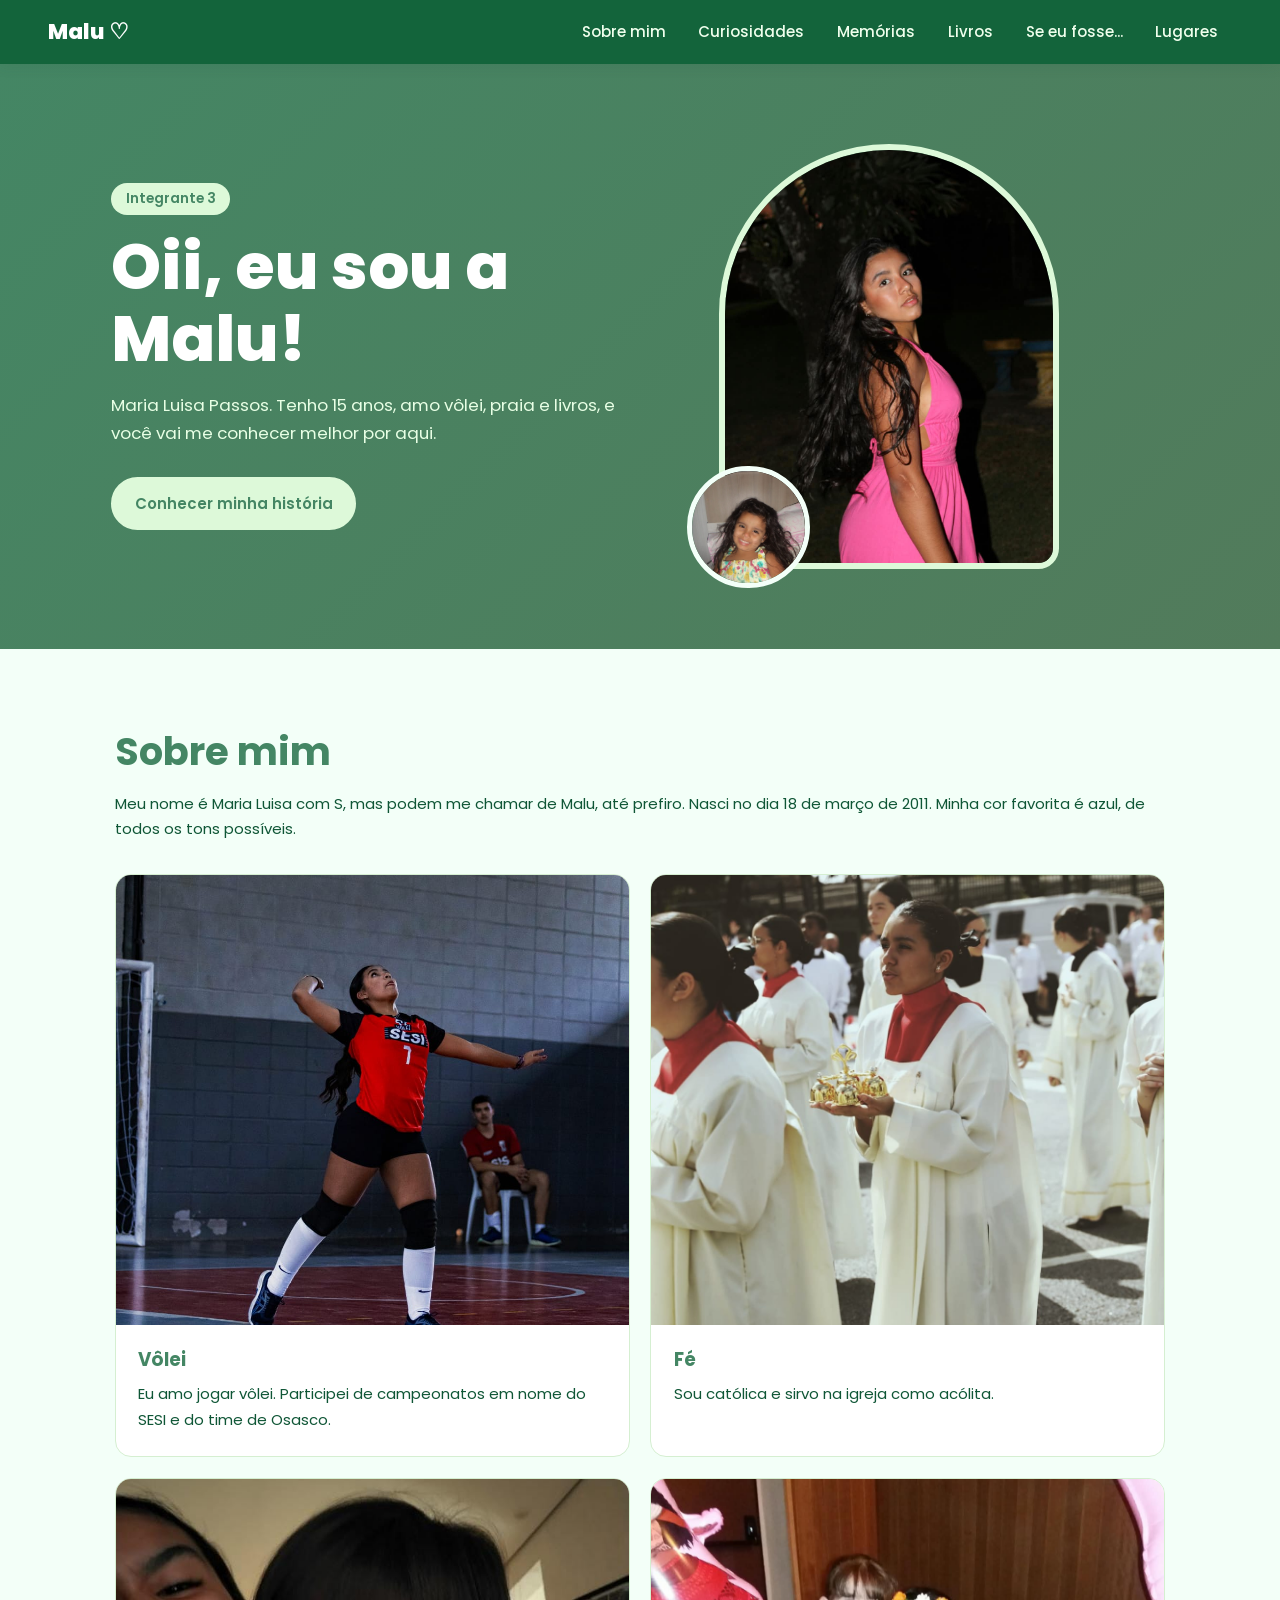
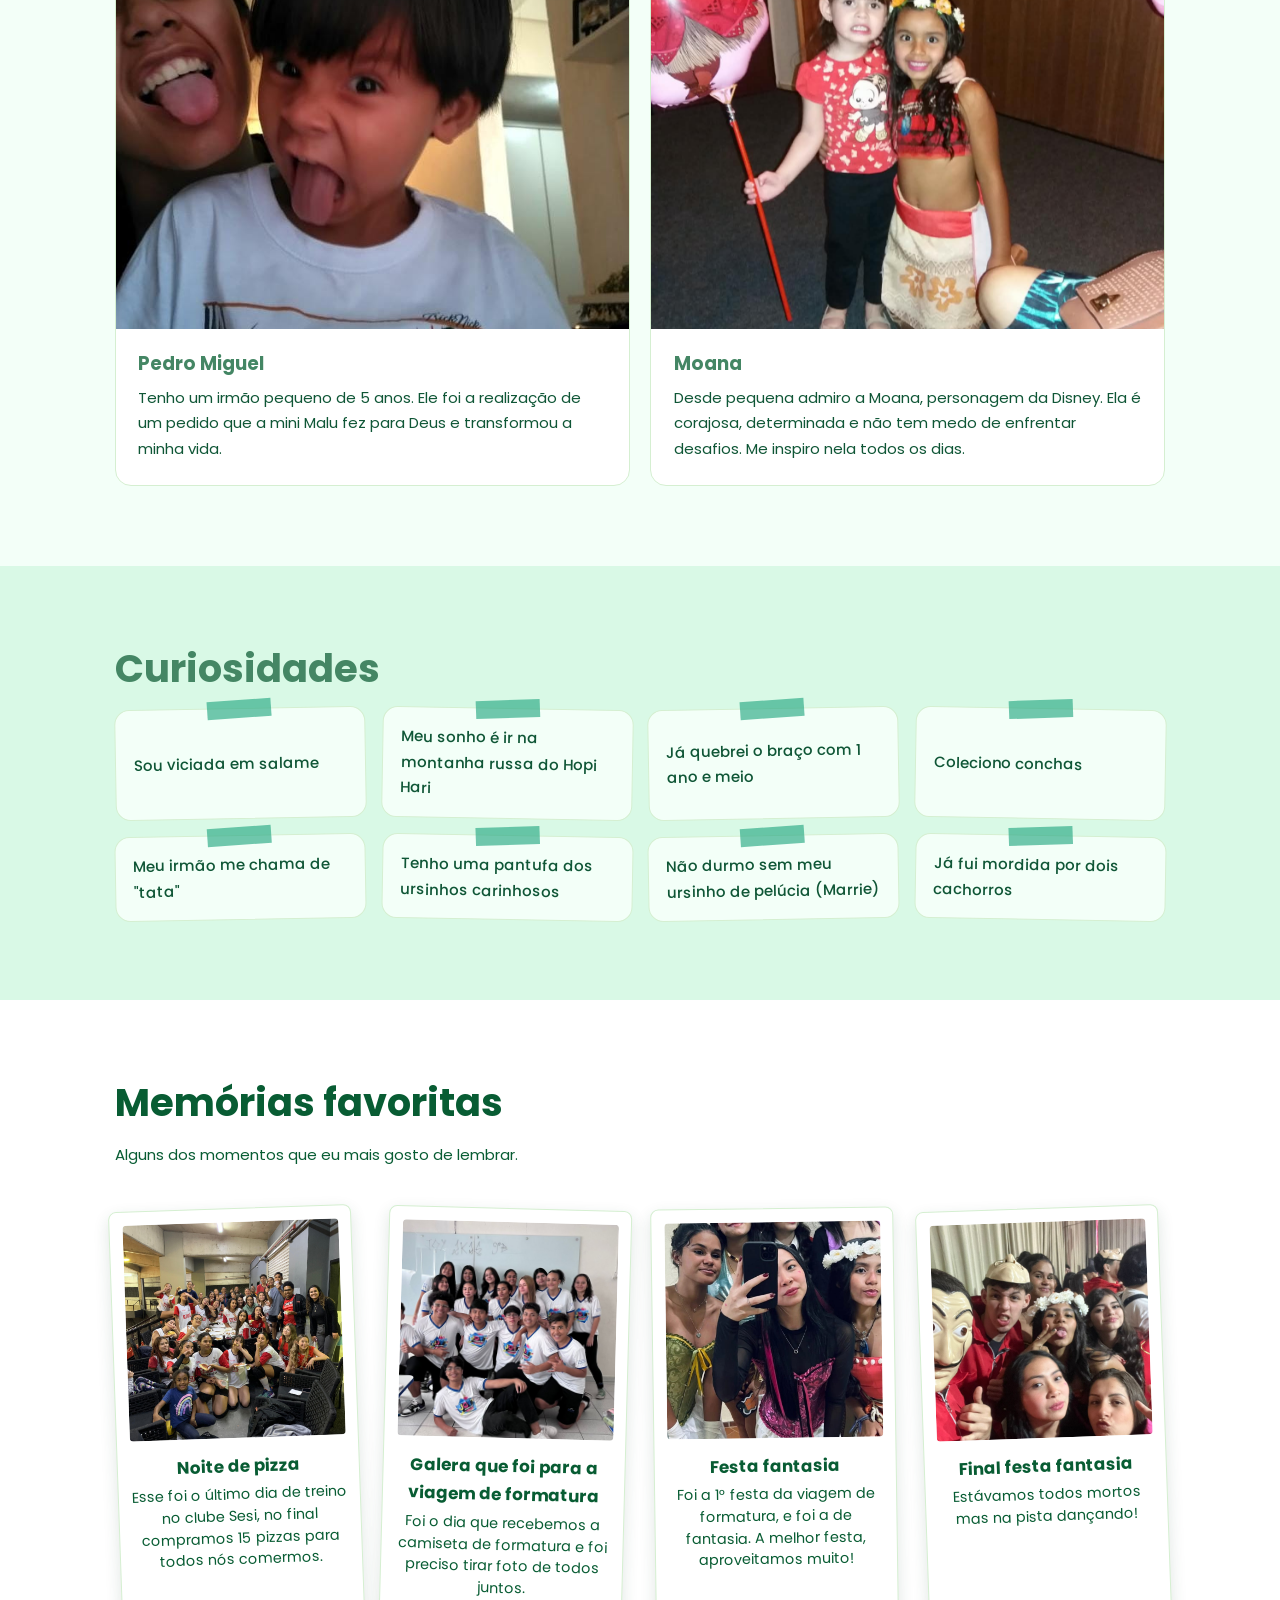
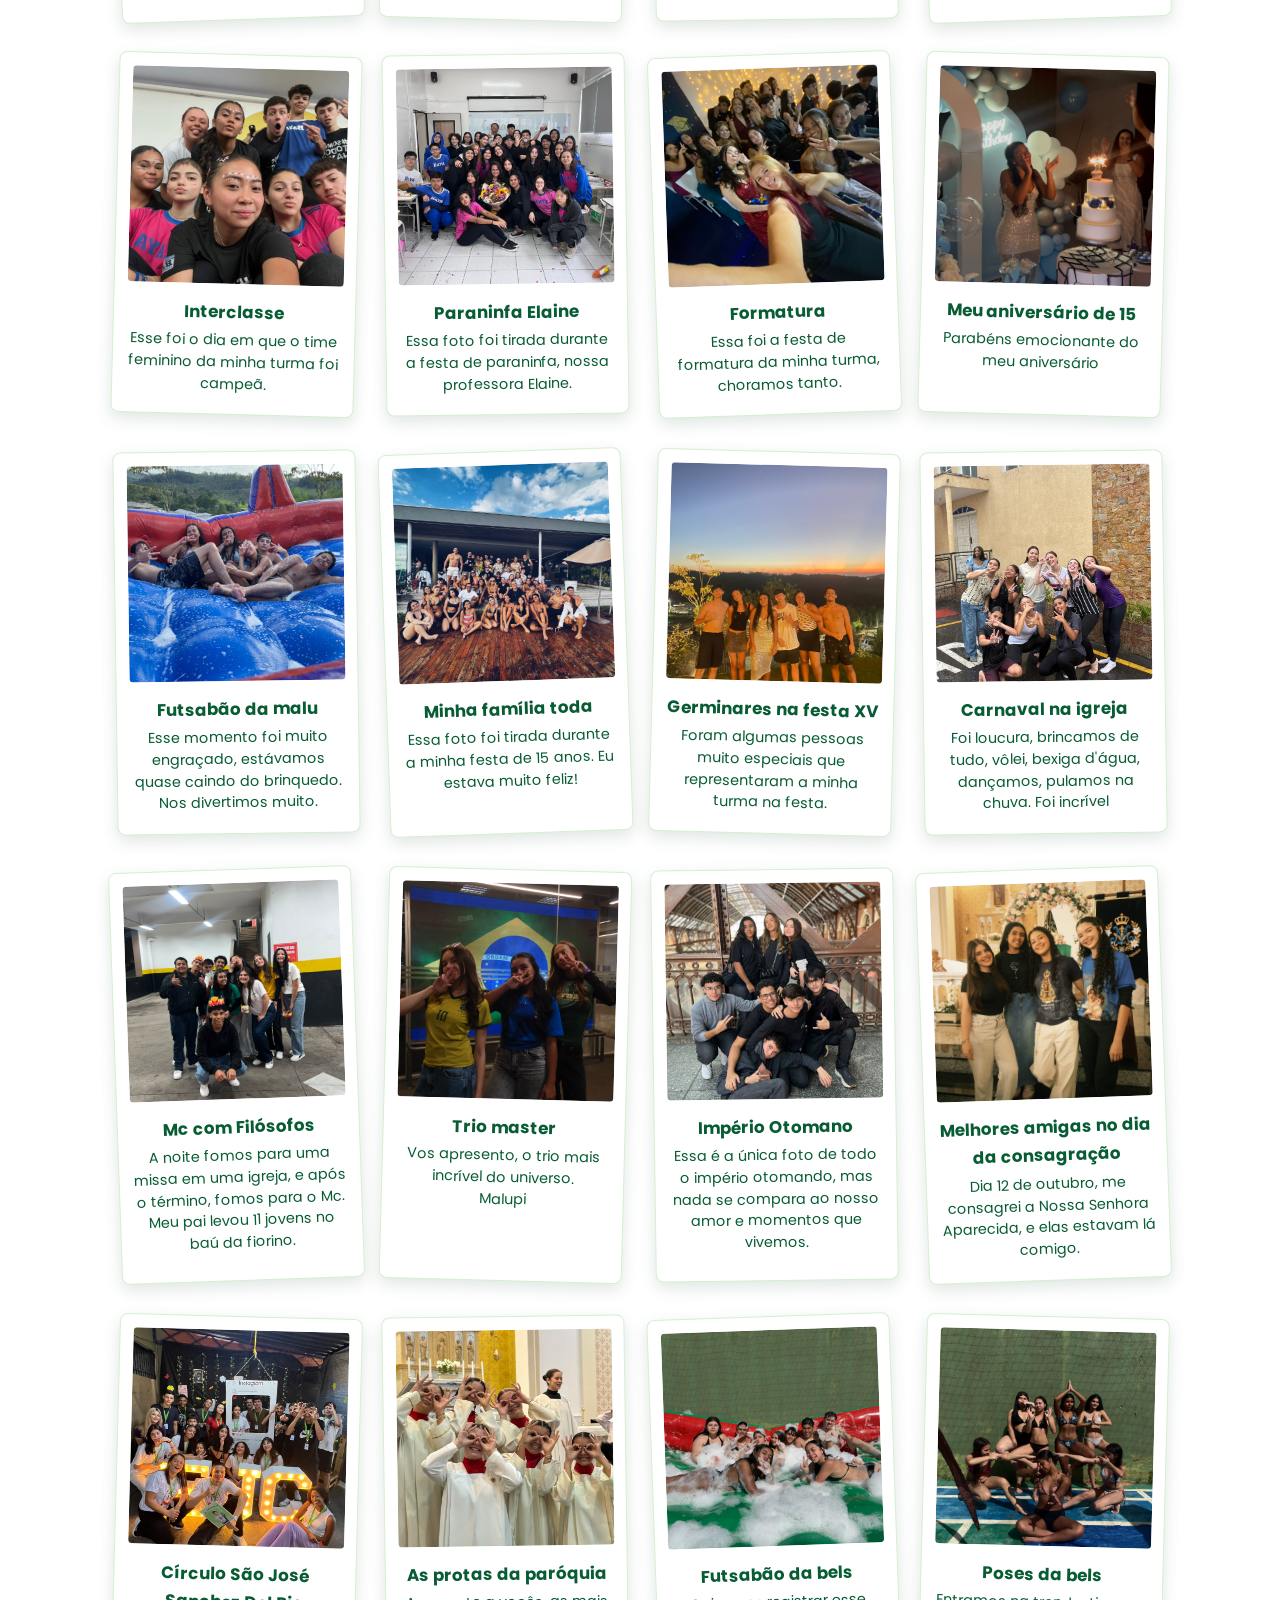
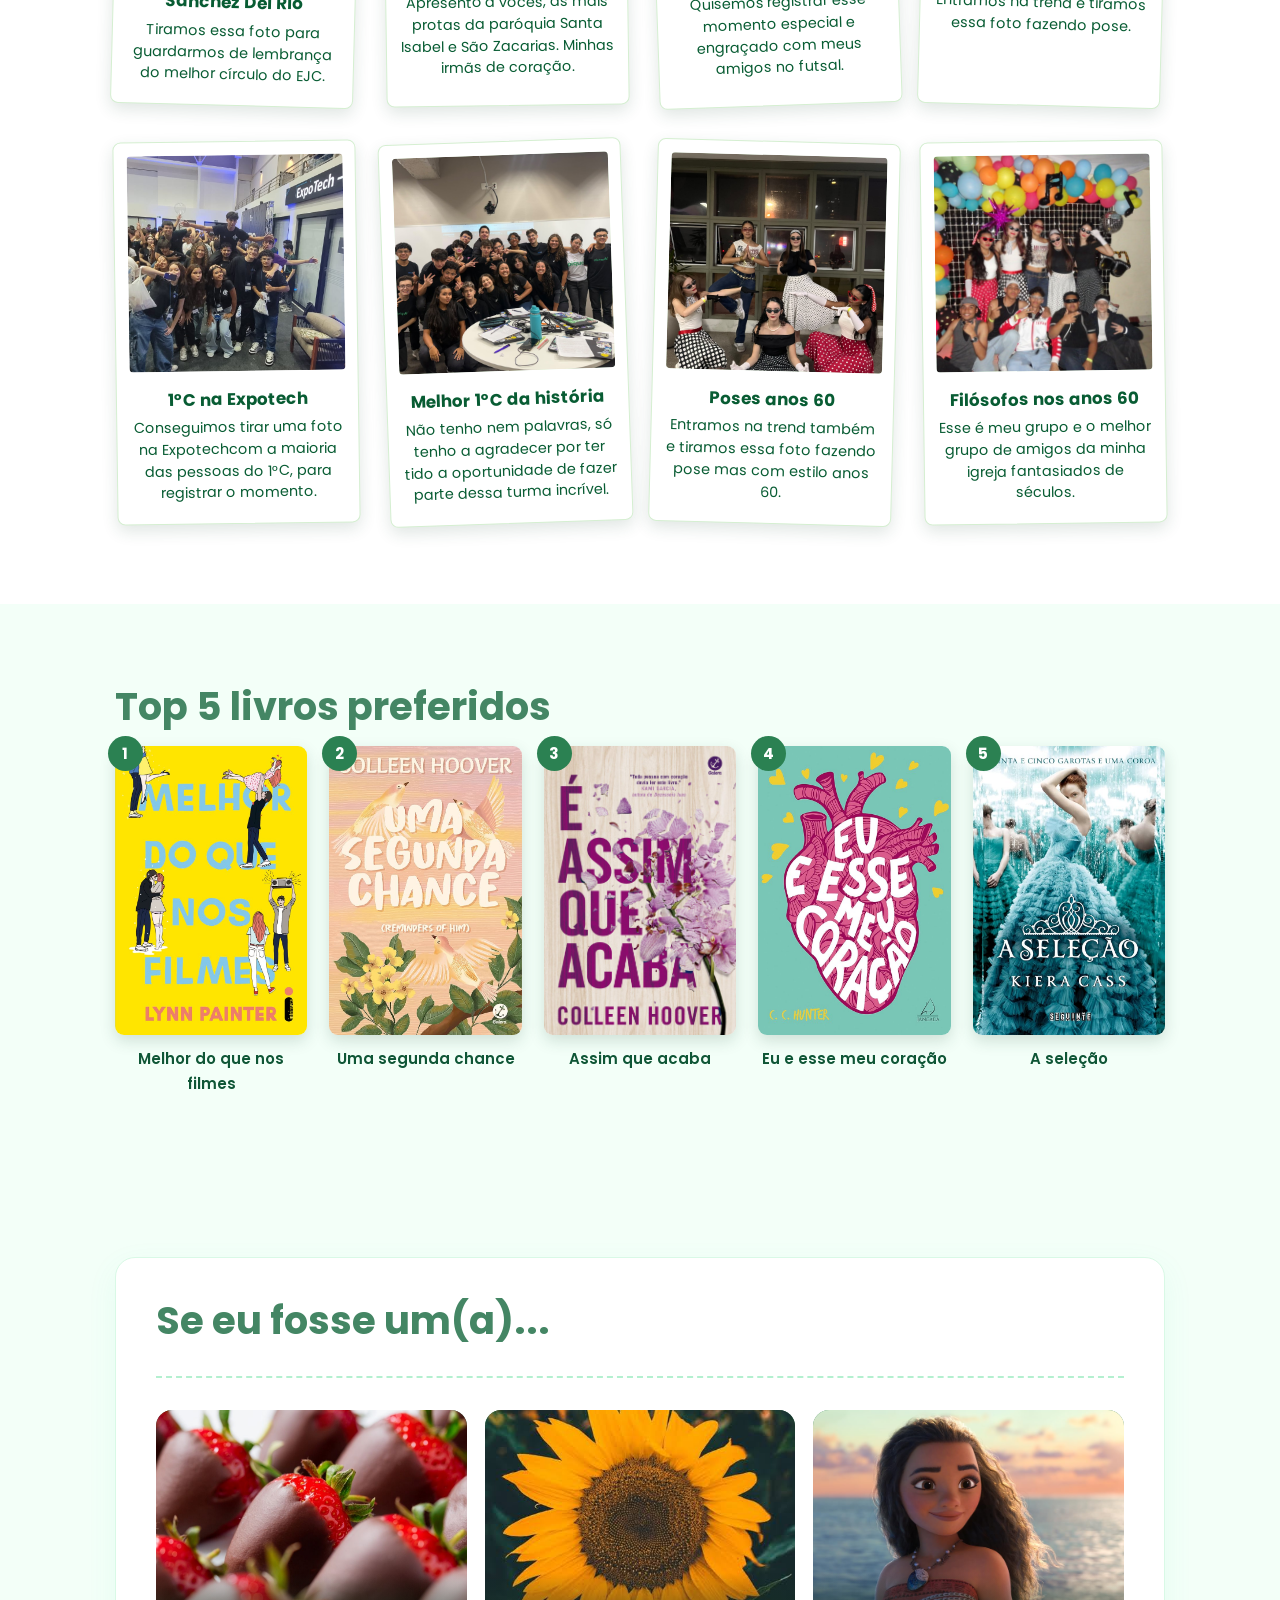
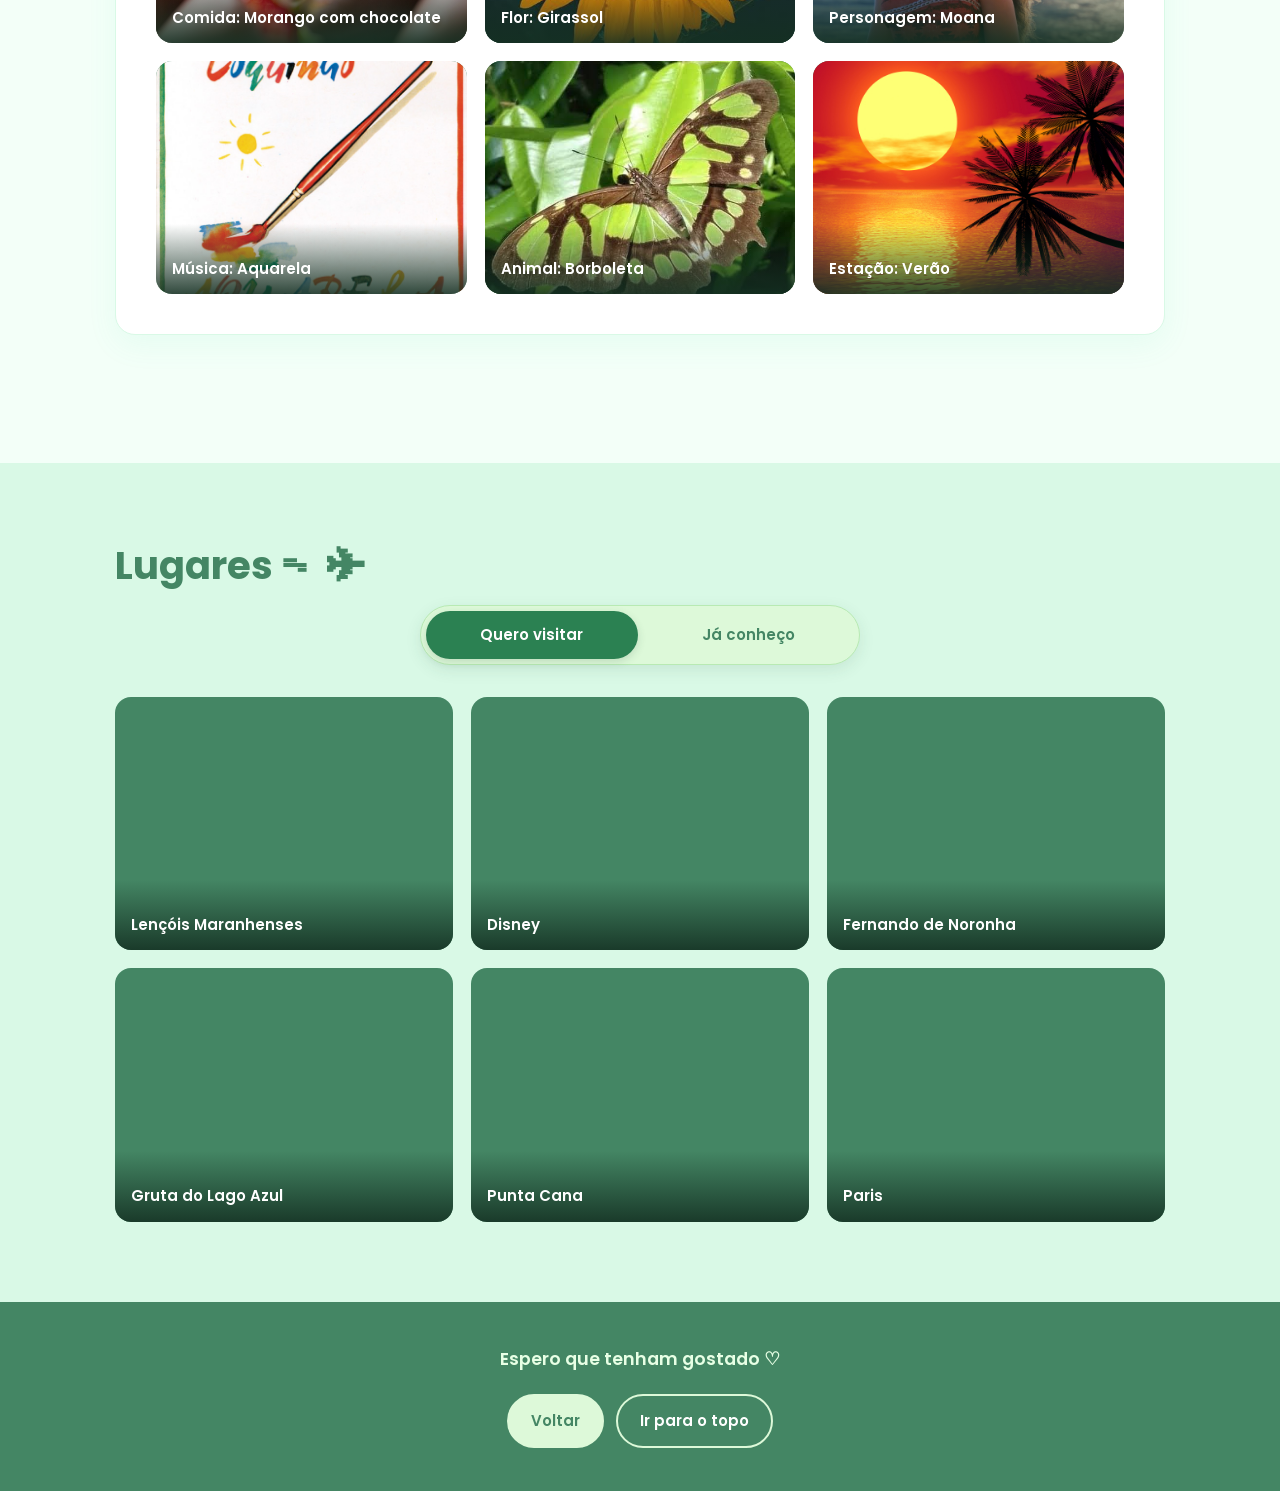
==== commit 2c170e7f: "feat(renomeando_integrantes)" ====
--- a/malu.html
+++ b/malu.html
@@ -30,7 +30,7 @@
 <!-- INÍCIO -->
 <section class="hero" id="inicio">
     <div class="hero-texto">
-        <p class="selo">Integrante 1</p>
+        <p class="selo">Integrante 3</p>
         <h1>Oii, eu sou a Malu!</h1>
         <p class="lead">Maria Luisa Passos. Tenho 15 anos, amo vôlei, praia e livros, e você vai me conhecer melhor por aqui.</p>
         <div class="botoes">
